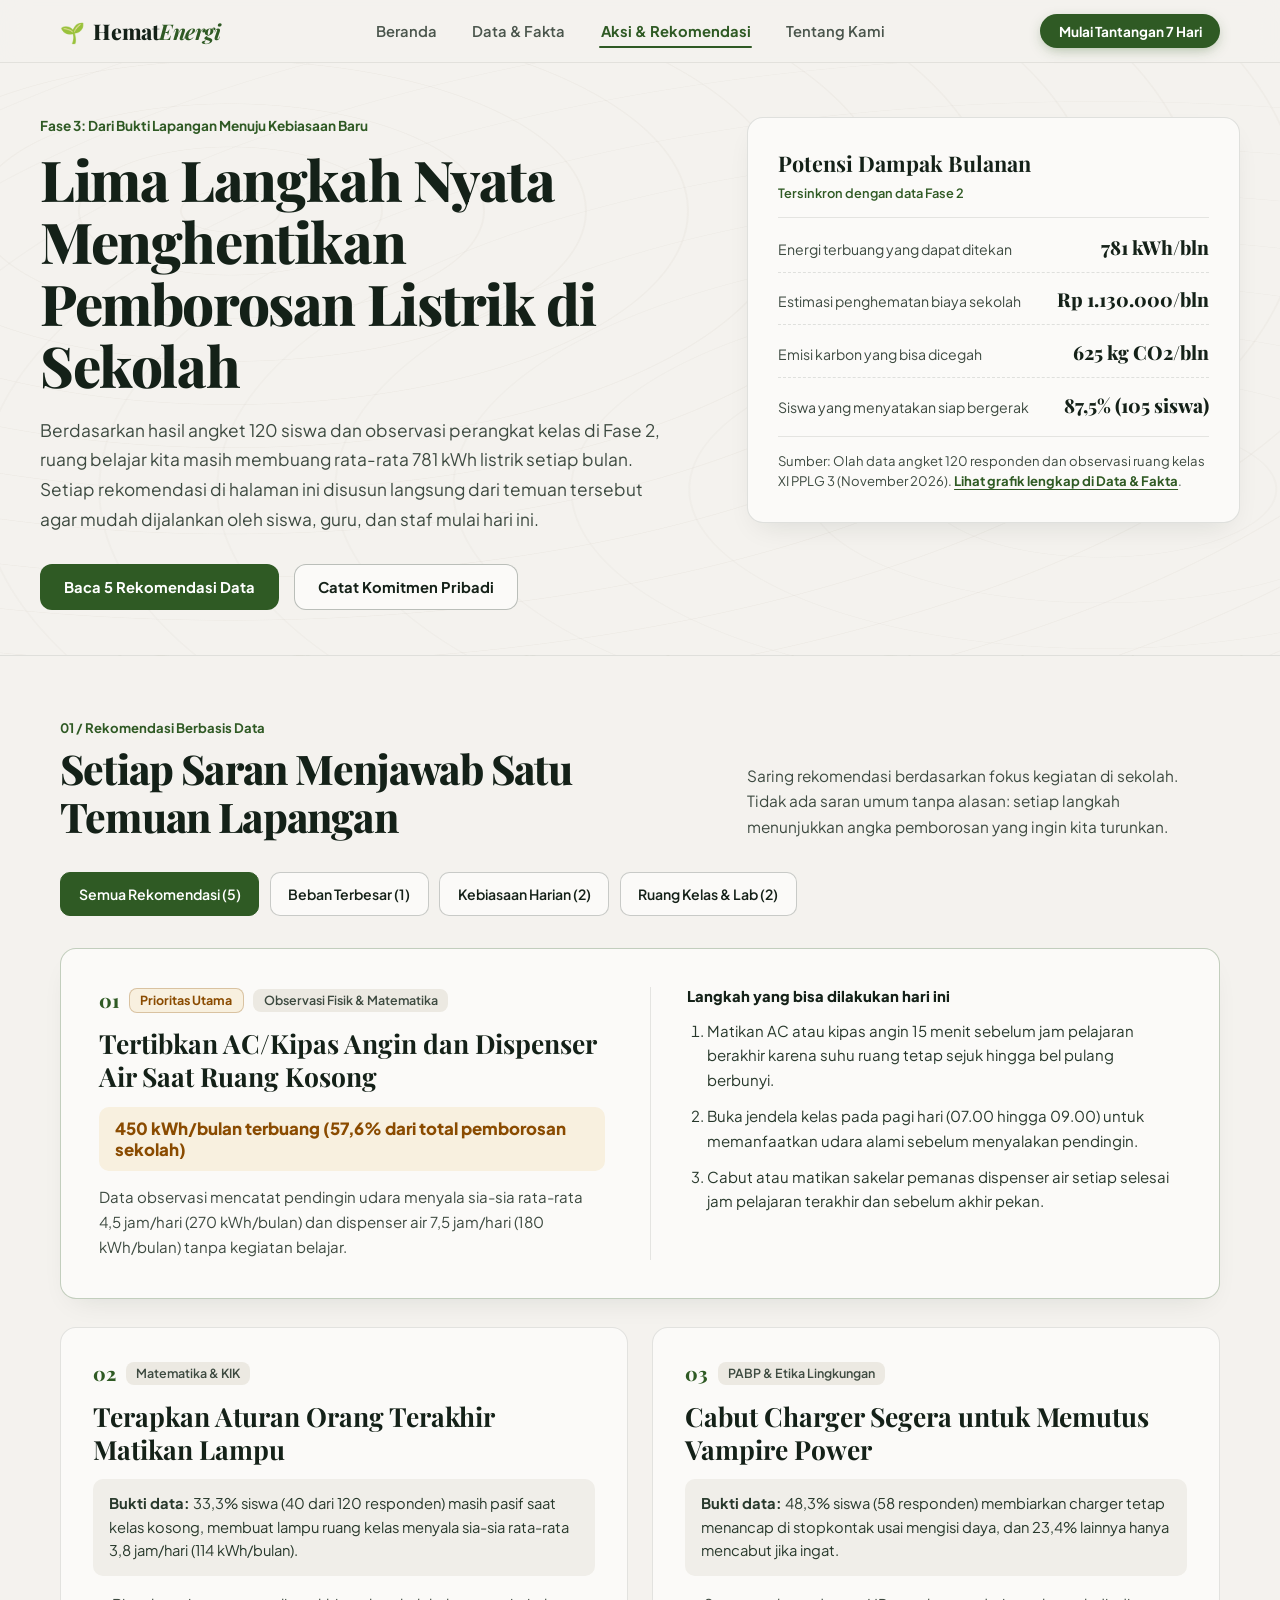
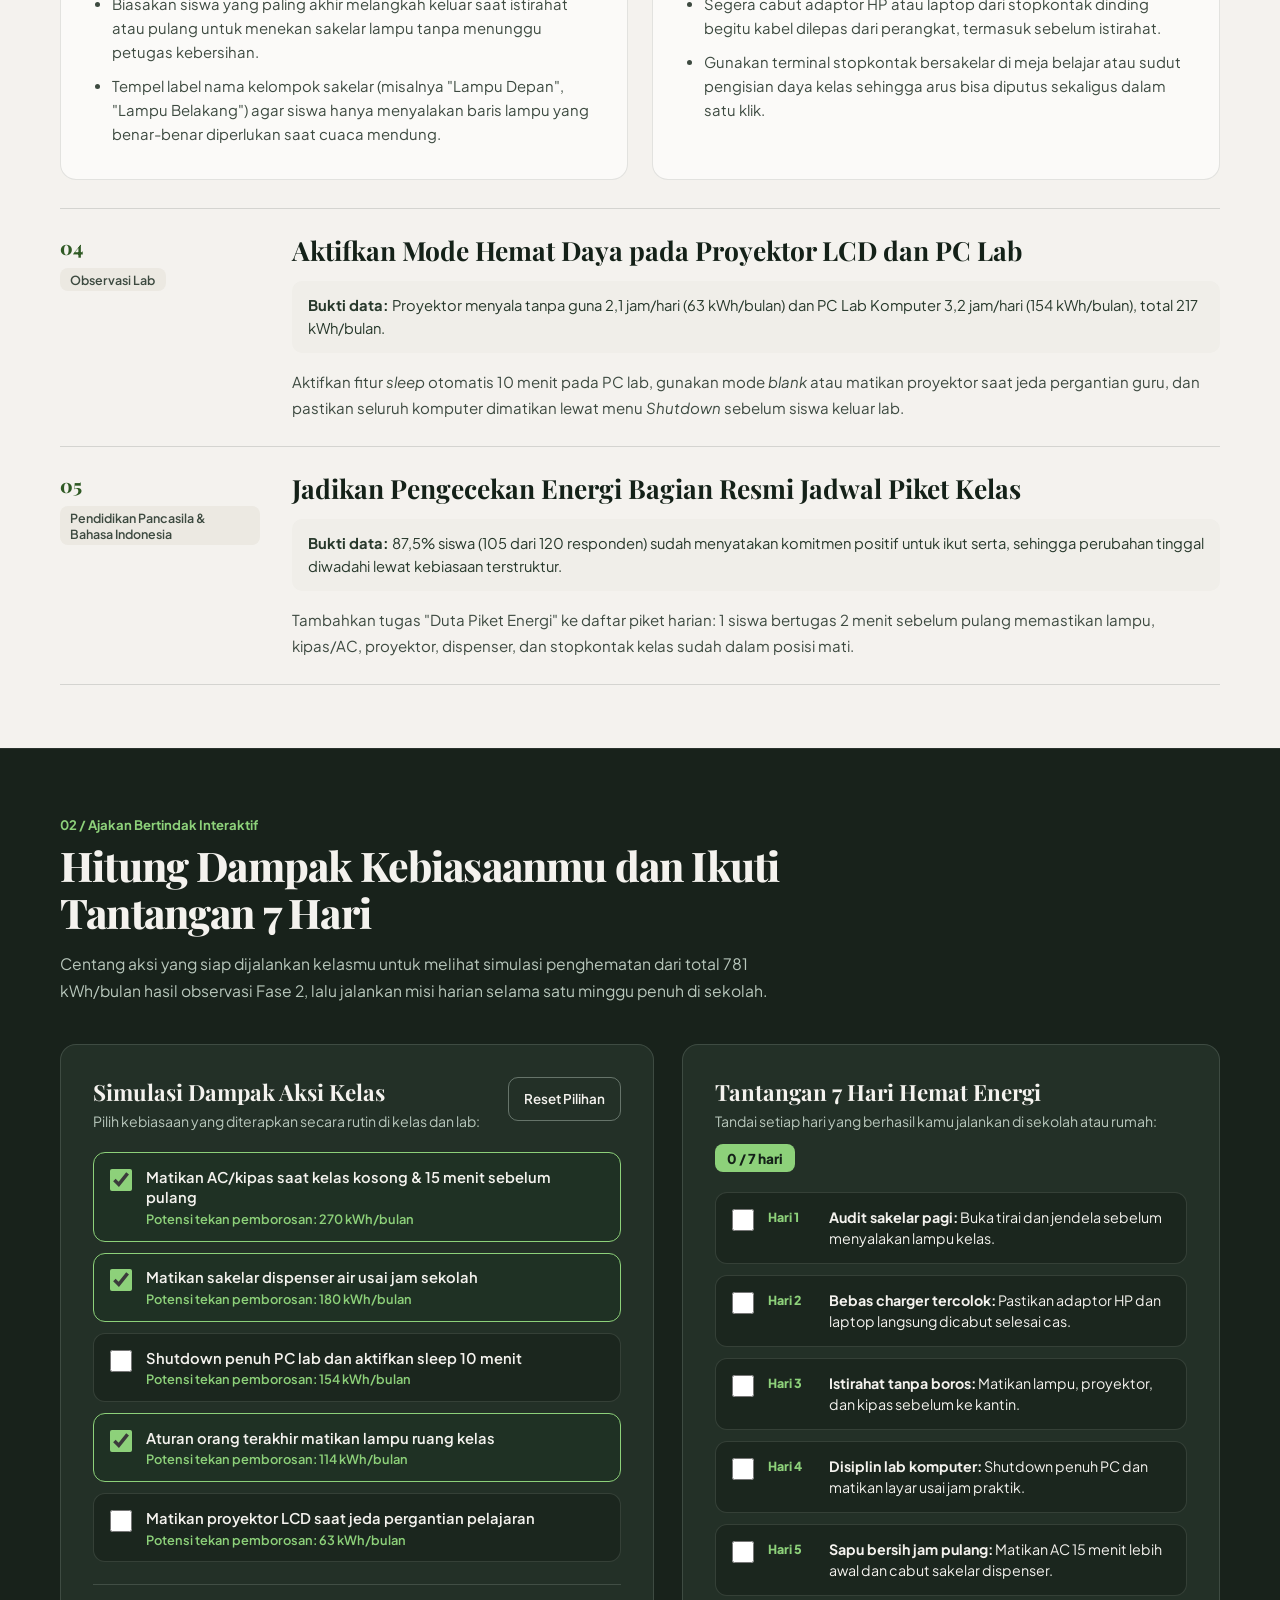
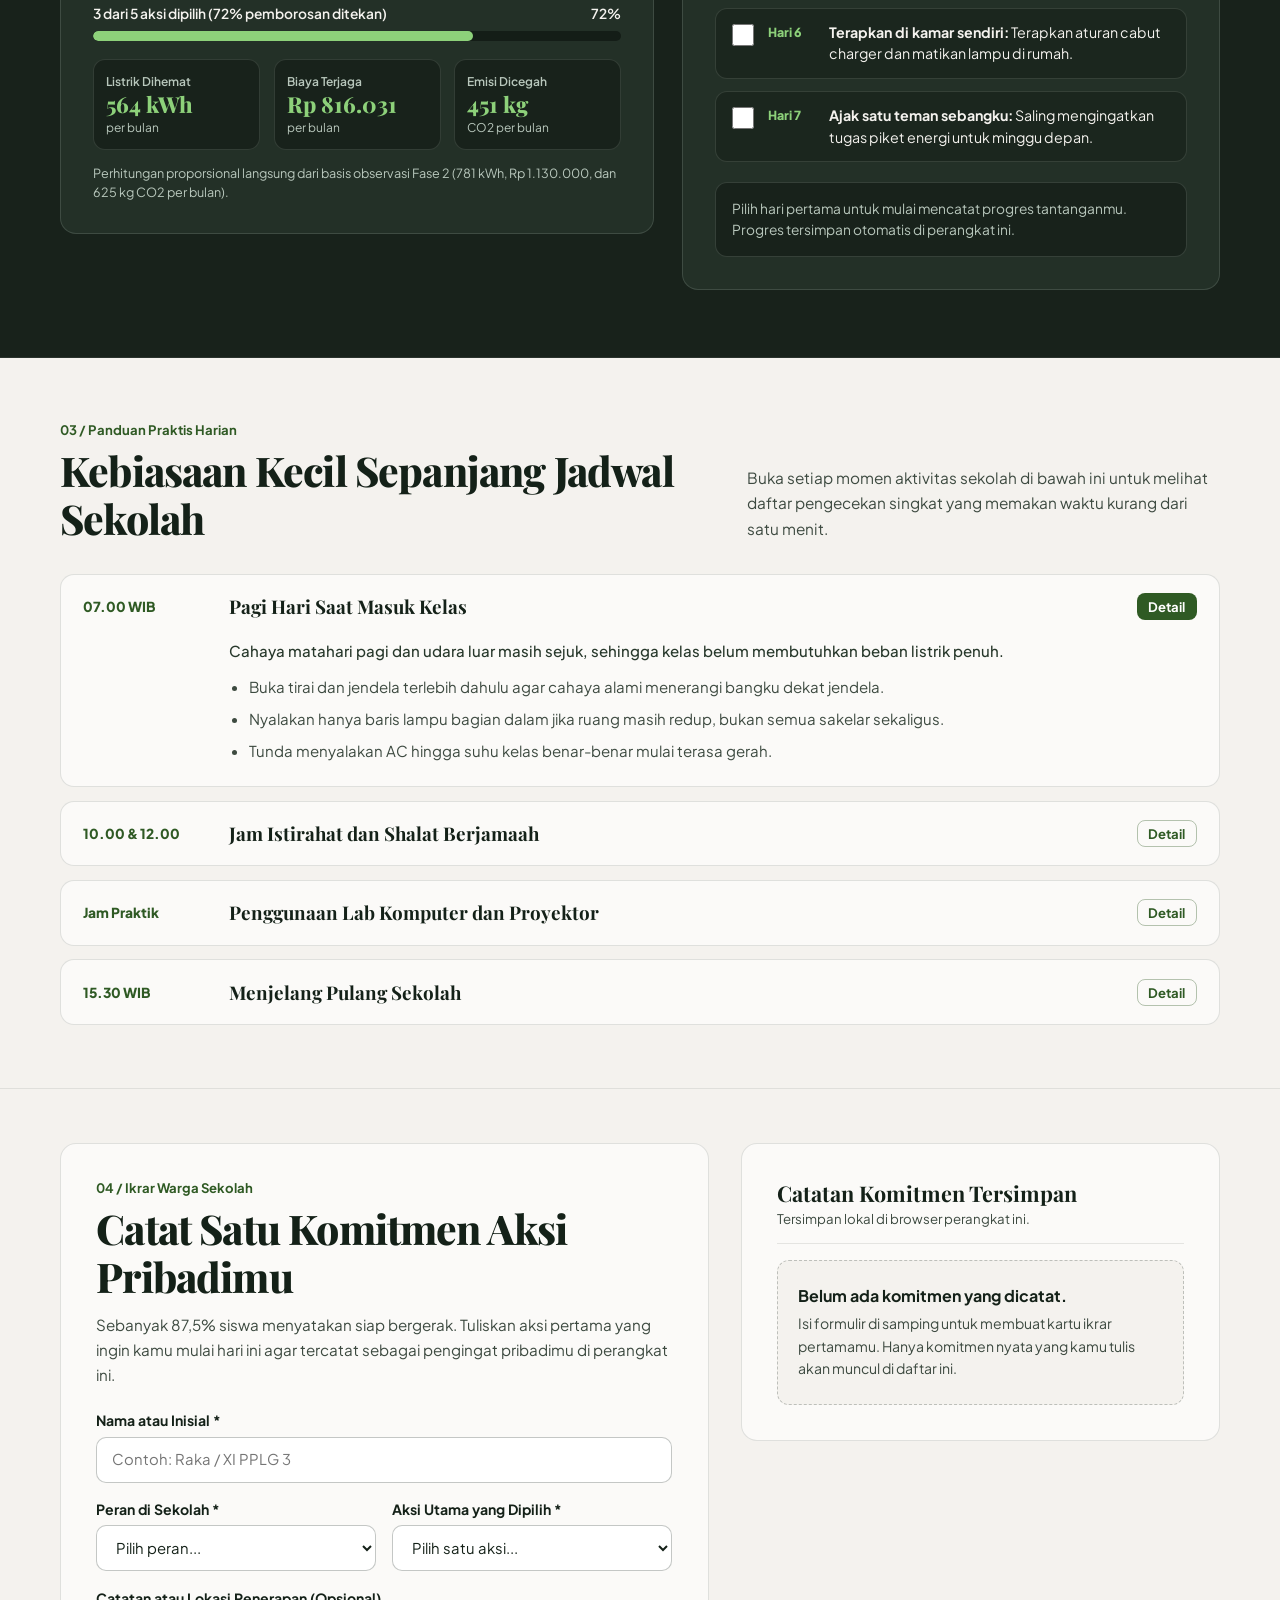
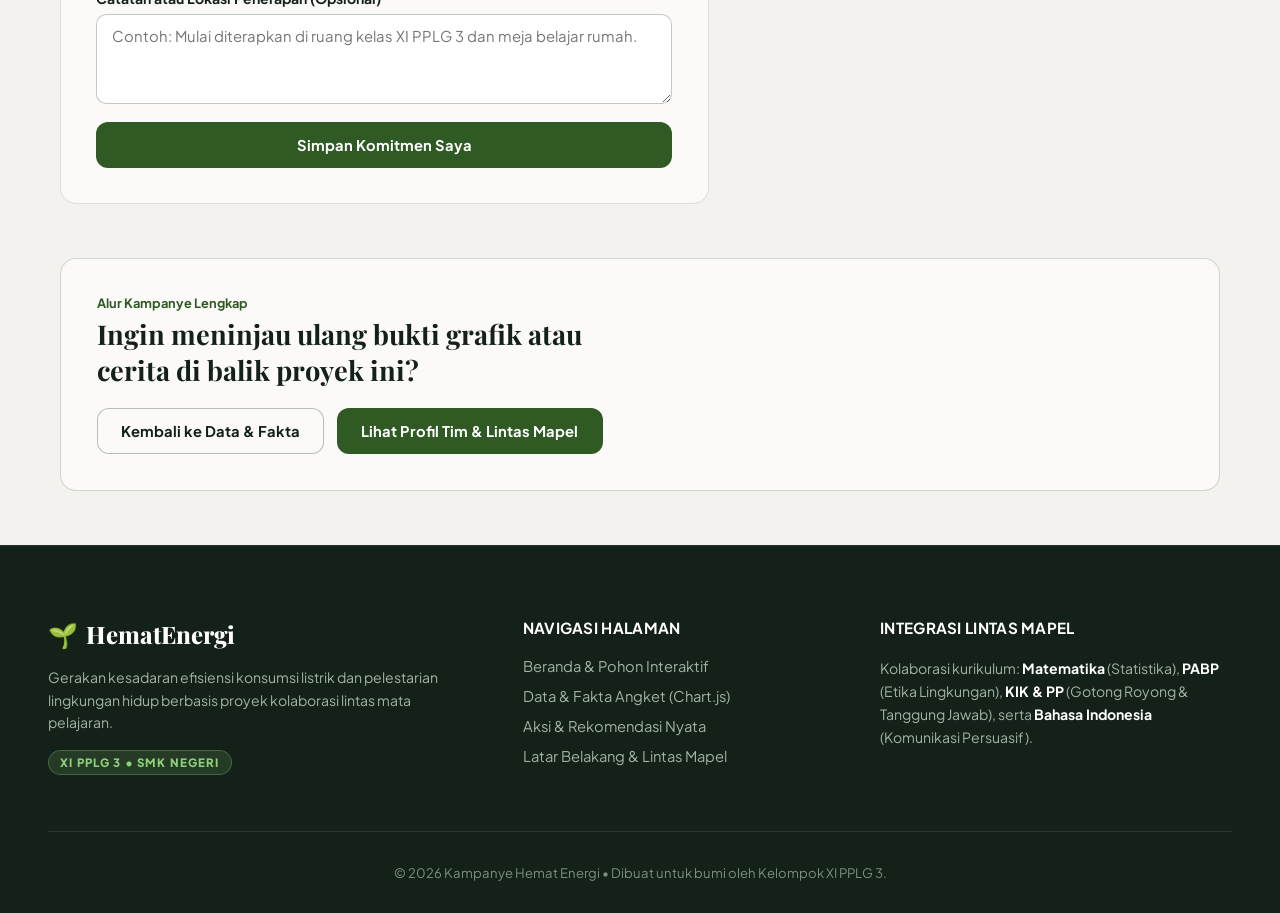
==== aksi.html @ 9009540f "feat(fase-3): Tambahkan halaman aksi.html, interaksi rekomendasi, dan alur kampanye" ====
<!DOCTYPE html>
<html lang="id">

<head>
  <meta charset="UTF-8">
  <meta name="viewport" content="width=device-width, initial-scale=1.0">
  <title>Aksi &amp; Rekomendasi | Kampanye Hemat Energi</title>

  <link rel="preconnect" href="https://fonts.googleapis.com">
  <link rel="preconnect" href="https://fonts.gstatic.com" crossorigin>
  <link
    href="https://fonts.googleapis.com/css2?family=Playfair+Display:ital,wght@0,600;0,700;0,800;1,600&family=Plus+Jakarta+Sans:wght@400;500;600;700;800&display=swap"
    rel="stylesheet">

  <link rel="stylesheet" href="style.css">
</head>

<body class="aksi-page">
  <a href="#kontenUtama" class="skip-link">Langsung ke konten utama</a>

  <!-- Navbar Bersama -->
  <header class="site-header" id="siteHeader">
    <div class="header-container">
      <a href="index.html" class="nav-brand">
        <span class="brand-icon" aria-hidden="true">🌱</span>
        <span class="brand-text">Hemat<span class="brand-highlight">Energi</span></span>
      </a>

      <nav class="nav-menu" id="navMenu" aria-label="Navigasi utama">
        <a href="index.html" class="nav-link">Beranda</a>
        <a href="data.html" class="nav-link">Data &amp; Fakta</a>
        <a href="aksi.html" class="nav-link active" aria-current="page">Aksi &amp; Rekomendasi</a>
        <a href="tentang.html" class="nav-link">Tentang Kami</a>
      </nav>

      <div class="header-actions">
        <a href="#tantangan" class="nav-cta-btn">Mulai Tantangan 7 Hari</a>
        <button type="button" class="mobile-toggle" id="mobileToggle" aria-label="Buka menu navigasi"
          aria-expanded="false" aria-controls="navMenu">
          <span class="mobile-toggle-bars" aria-hidden="true">
            <span></span>
            <span></span>
            <span></span>
          </span>
          <span class="mobile-toggle-label">Menu</span>
        </button>
      </div>
    </div>
  </header>

  <main id="kontenUtama">

    <!-- Section 1: Editorial Split Hero -->
    <section class="aksi-hero" aria-labelledby="aksiHeroHeading">
      <div class="aksi-hero-grid">
        <div class="aksi-hero-lead">
          <p class="aksi-kicker">Fase 3: Dari Bukti Lapangan Menuju Kebiasaan Baru</p>
          <h1 id="aksiHeroHeading" class="aksi-title">
            Lima Langkah Nyata Menghentikan Pemborosan Listrik di Sekolah
          </h1>
          <p class="aksi-desc">
            Berdasarkan hasil angket 120 siswa dan observasi perangkat kelas di Fase 2, ruang belajar kita masih
            membuang rata-rata 781 kWh listrik setiap bulan. Setiap rekomendasi di halaman ini disusun langsung dari
            temuan tersebut agar mudah dijalankan oleh siswa, guru, dan staf mulai hari ini.
          </p>

          <div class="aksi-hero-actions">
            <a href="#rekomendasi" class="aksi-btn-primary">Baca 5 Rekomendasi Data</a>
            <a href="#ikrar" class="aksi-btn-secondary">Catat Komitmen Pribadi</a>
          </div>
        </div>

        <aside class="aksi-impact-panel" aria-label="Ringkasan target penghematan sekolah">
          <div class="aksi-panel-head">
            <h2 class="aksi-panel-title">Potensi Dampak Bulanan</h2>
            <span class="aksi-data-status" id="aksiDataStatus" aria-live="polite">Memuat data survei...</span>
          </div>

          <div class="aksi-panel-loading" id="aksiDataLoading" role="status">
            Menyelaraskan angka observasi dari data survei Fase 2...
          </div>

          <div class="aksi-panel-error" id="aksiDataError" role="alert" hidden>
            <p id="aksiDataErrorText">Gagal memuat file data survei secara langsung. Menampilkan data cadangan yang
              sesuai hasil observasi Fase 2.</p>
            <button type="button" class="aksi-retry-btn" id="retryDataBtn">Coba Muat Ulang</button>
          </div>

          <dl class="aksi-metrics-list" id="aksiMetricsList">
            <div class="aksi-metric-row">
              <dt>Energi terbuang yang dapat ditekan</dt>
              <dd id="heroMetricKwh">781 kWh/bln</dd>
            </div>
            <div class="aksi-metric-row">
              <dt>Estimasi penghematan biaya sekolah</dt>
              <dd id="heroMetricRupiah">Rp 1.130.000/bln</dd>
            </div>
            <div class="aksi-metric-row">
              <dt>Emisi karbon yang bisa dicegah</dt>
              <dd id="heroMetricCo2">625 kg CO2/bln</dd>
            </div>
            <div class="aksi-metric-row">
              <dt>Siswa yang menyatakan siap bergerak</dt>
              <dd id="heroMetricKomitmen">87,5% (105 siswa)</dd>
            </div>
          </dl>

          <p class="aksi-panel-source">
            Sumber: Olah data angket 120 responden dan observasi ruang kelas XI PPLG 3 (November 2026).
            <a href="data.html">Lihat grafik lengkap di Data &amp; Fakta</a>.
          </p>
        </aside>
      </div>
    </section>

    <!-- Section 2: 5 Rekomendasi Konkret Berbasis Data -->
    <section class="rekomendasi-section" id="rekomendasi" aria-labelledby="rekomendasiHeading">
      <div class="aksi-container">
        <div class="section-intro-split">
          <div>
            <p class="section-index">01 / Rekomendasi Berbasis Data</p>
            <h2 id="rekomendasiHeading" class="section-heading">
              Setiap Saran Menjawab Satu Temuan Lapangan
            </h2>
          </div>
          <p class="section-summary">
            Saring rekomendasi berdasarkan fokus kegiatan di sekolah. Tidak ada saran umum tanpa alasan: setiap langkah
            menunjukkan angka pemborosan yang ingin kita turunkan.
          </p>
        </div>

        <div class="filter-bar" role="group" aria-label="Filter kategori rekomendasi">
          <button type="button" class="filter-btn is-active" data-filter="semua" aria-pressed="true">
            Semua Rekomendasi (5)
          </button>
          <button type="button" class="filter-btn" data-filter="prioritas" aria-pressed="false">
            Beban Terbesar (1)
          </button>
          <button type="button" class="filter-btn" data-filter="perilaku" aria-pressed="false">
            Kebiasaan Harian (2)
          </button>
          <button type="button" class="filter-btn" data-filter="kelas-lab" aria-pressed="false">
            Ruang Kelas &amp; Lab (2)
          </button>
        </div>

        <div class="rekomendasi-empty" id="rekomendasiEmpty" hidden>
          <p>Tidak ada rekomendasi yang cocok dengan filter ini.</p>
          <button type="button" class="aksi-btn-secondary" id="resetFilterBtn">Tampilkan Semua Rekomendasi</button>
        </div>

        <div class="rekomendasi-layout" id="rekomendasiList">

          <!-- Rekomendasi 01: Featured Full-Width Split -->
          <article class="rec-featured" data-category="prioritas">
            <div class="rec-featured-evidence">
              <div class="rec-meta-row">
                <span class="rec-number">01</span>
                <span class="rec-priority-tag">Prioritas Utama</span>
                <span class="rec-mapel-tag">Observasi Fisik &amp; Matematika</span>
              </div>
              <h3 class="rec-title">Tertibkan AC/Kipas Angin dan Dispenser Air Saat Ruang Kosong</h3>
              <p class="rec-evidence-stat" id="recStat1">
                450 kWh/bulan terbuang (57,6% dari total pemborosan sekolah)
              </p>
              <p class="rec-evidence-detail" id="recDetail1">
                Data observasi mencatat pendingin udara menyala sia-sia rata-rata 4,5 jam/hari (270 kWh/bulan) dan
                dispenser air 7,5 jam/hari (180 kWh/bulan) tanpa kegiatan belajar.
              </p>
            </div>

            <div class="rec-featured-steps">
              <h4 class="rec-steps-heading">Langkah yang bisa dilakukan hari ini</h4>
              <ol class="rec-steps-list">
                <li>Matikan AC atau kipas angin 15 menit sebelum jam pelajaran berakhir karena suhu ruang tetap sejuk
                  hingga bel pulang berbunyi.</li>
                <li>Buka jendela kelas pada pagi hari (07.00 hingga 09.00) untuk memanfaatkan udara alami sebelum
                  menyalakan pendingin.</li>
                <li>Cabut atau matikan sakelar pemanas dispenser air setiap selesai jam pelajaran terakhir dan sebelum
                  akhir pekan.</li>
              </ol>
            </div>
          </article>

          <!-- Pair Row: Rekomendasi 02 & 03 (Perilaku Individu) -->
          <div class="rec-pair-grid">
            <article class="rec-editorial" data-category="perilaku">
              <div class="rec-meta-row">
                <span class="rec-number">02</span>
                <span class="rec-mapel-tag">Matematika &amp; KIK</span>
              </div>
              <h3 class="rec-title">Terapkan Aturan Orang Terakhir Matikan Lampu</h3>
              <p class="rec-evidence-inline" id="recDetail2">
                <strong>Bukti data:</strong> 33,3% siswa (40 dari 120 responden) masih pasif saat kelas kosong,
                membuat lampu ruang kelas menyala sia-sia rata-rata 3,8 jam/hari (114 kWh/bulan).
              </p>
              <ul class="rec-bullet-list">
                <li>Biasakan siswa yang paling akhir melangkah keluar saat istirahat atau pulang untuk menekan sakelar
                  lampu tanpa menunggu petugas kebersihan.</li>
                <li>Tempel label nama kelompok sakelar (misalnya "Lampu Depan", "Lampu Belakang") agar siswa hanya
                  menyalakan baris lampu yang benar-benar diperlukan saat cuaca mendung.</li>
              </ul>
            </article>

            <article class="rec-editorial" data-category="perilaku">
              <div class="rec-meta-row">
                <span class="rec-number">03</span>
                <span class="rec-mapel-tag">PABP &amp; Etika Lingkungan</span>
              </div>
              <h3 class="rec-title">Cabut Charger Segera untuk Memutus Vampire Power</h3>
              <p class="rec-evidence-inline" id="recDetail3">
                <strong>Bukti data:</strong> 48,3% siswa (58 responden) membiarkan charger tetap menancap di stopkontak
                usai mengisi daya, dan 23,4% lainnya hanya mencabut jika ingat.
              </p>
              <ul class="rec-bullet-list">
                <li>Segera cabut adaptor HP atau laptop dari stopkontak dinding begitu kabel dilepas dari perangkat,
                  termasuk sebelum istirahat.</li>
                <li>Gunakan terminal stopkontak bersakelar di meja belajar atau sudut pengisian daya kelas sehingga arus
                  bisa diputus sekaligus dalam satu klik.</li>
              </ul>
            </article>
          </div>

          <!-- Compact Ledger Rows: Rekomendasi 04 & 05 (Ruang Lab & Sistem Kelas) -->
          <div class="rec-ledger-stack">
            <article class="rec-ledger-row" data-category="kelas-lab">
              <div class="rec-ledger-id">
                <span class="rec-number">04</span>
                <span class="rec-mapel-tag">Observasi Lab</span>
              </div>
              <div class="rec-ledger-body">
                <h3 class="rec-title">Aktifkan Mode Hemat Daya pada Proyektor LCD dan PC Lab</h3>
                <p class="rec-evidence-inline" id="recDetail4">
                  <strong>Bukti data:</strong> Proyektor menyala tanpa guna 2,1 jam/hari (63 kWh/bulan) dan PC Lab
                  Komputer 3,2 jam/hari (154 kWh/bulan), total 217 kWh/bulan.
                </p>
                <p class="rec-action-prose">
                  Aktifkan fitur <em>sleep</em> otomatis 10 menit pada PC lab, gunakan mode <em>blank</em> atau matikan
                  proyektor saat jeda pergantian guru, dan pastikan seluruh komputer dimatikan lewat menu
                  <em>Shutdown</em> sebelum siswa keluar lab.
                </p>
              </div>
            </article>

            <article class="rec-ledger-row" data-category="kelas-lab">
              <div class="rec-ledger-id">
                <span class="rec-number">05</span>
                <span class="rec-mapel-tag">Pendidikan Pancasila &amp; Bahasa Indonesia</span>
              </div>
              <div class="rec-ledger-body">
                <h3 class="rec-title">Jadikan Pengecekan Energi Bagian Resmi Jadwal Piket Kelas</h3>
                <p class="rec-evidence-inline" id="recDetail5">
                  <strong>Bukti data:</strong> 87,5% siswa (105 dari 120 responden) sudah menyatakan komitmen positif
                  untuk ikut serta, sehingga perubahan tinggal diwadahi lewat kebiasaan terstruktur.
                </p>
                <p class="rec-action-prose">
                  Tambahkan tugas "Duta Piket Energi" ke daftar piket harian: 1 siswa bertugas 2 menit sebelum pulang
                  memastikan lampu, kipas/AC, proyektor, dispenser, dan stopkontak kelas sudah dalam posisi mati.
                </p>
              </div>
            </article>
          </div>

        </div>
      </div>
    </section>

    <!-- Section 3: Interactive Impact Simulator & 7-Day Challenge (Dark Forest Band) -->
    <section class="challenge-band" id="tantangan" aria-labelledby="tantanganHeading">
      <div class="aksi-container">
        <div class="challenge-header">
          <p class="section-index section-index--light">02 / Ajakan Bertindak Interaktif</p>
          <h2 id="tantanganHeading" class="section-heading section-heading--light">
            Hitung Dampak Kebiasaanmu dan Ikuti Tantangan 7 Hari
          </h2>
          <p class="challenge-intro">
            Centang aksi yang siap dijalankan kelasmu untuk melihat simulasi penghematan dari total 781 kWh/bulan hasil
            observasi Fase 2, lalu jalankan misi harian selama satu minggu penuh di sekolah.
          </p>
        </div>

        <div class="challenge-grid">

          <!-- Left: Interactive Impact Calculator from Real data.json Figures -->
          <div class="simulator-panel">
            <div class="panel-top-row">
              <div>
                <h3 class="dark-panel-title">Simulasi Dampak Aksi Kelas</h3>
                <p class="dark-panel-sub">Pilih kebiasaan yang diterapkan secara rutin di kelas dan lab:</p>
              </div>
              <button type="button" class="dark-ghost-btn" id="resetSimBtn">Reset Pilihan</button>
            </div>

            <div class="sim-checklist" id="simChecklist">
              <label class="sim-item" for="simAc">
                <input type="checkbox" id="simAc" data-kwh="270" checked>
                <span class="sim-item-content">
                  <span class="sim-item-title">Matikan AC/kipas saat kelas kosong &amp; 15 menit sebelum pulang</span>
                  <span class="sim-item-meta">Potensi tekan pemborosan: 270 kWh/bulan</span>
                </span>
              </label>

              <label class="sim-item" for="simDispenser">
                <input type="checkbox" id="simDispenser" data-kwh="180" checked>
                <span class="sim-item-content">
                  <span class="sim-item-title">Matikan sakelar dispenser air usai jam sekolah</span>
                  <span class="sim-item-meta">Potensi tekan pemborosan: 180 kWh/bulan</span>
                </span>
              </label>

              <label class="sim-item" for="simPc">
                <input type="checkbox" id="simPc" data-kwh="154">
                <span class="sim-item-content">
                  <span class="sim-item-title">Shutdown penuh PC lab dan aktifkan sleep 10 menit</span>
                  <span class="sim-item-meta">Potensi tekan pemborosan: 154 kWh/bulan</span>
                </span>
              </label>

              <label class="sim-item" for="simLampu">
                <input type="checkbox" id="simLampu" data-kwh="114" checked>
                <span class="sim-item-content">
                  <span class="sim-item-title">Aturan orang terakhir matikan lampu ruang kelas</span>
                  <span class="sim-item-meta">Potensi tekan pemborosan: 114 kWh/bulan</span>
                </span>
              </label>

              <label class="sim-item" for="simProyektor">
                <input type="checkbox" id="simProyektor" data-kwh="63">
                <span class="sim-item-content">
                  <span class="sim-item-title">Matikan proyektor LCD saat jeda pergantian pelajaran</span>
                  <span class="sim-item-meta">Potensi tekan pemborosan: 63 kWh/bulan</span>
                </span>
              </label>
            </div>

            <div class="sim-result-box" aria-live="polite">
              <div class="sim-progress-header">
                <span id="simProgressLabel">3 dari 5 aksi dipilih (72% pemborosan ditekan)</span>
                <span id="simProgressPct">72%</span>
              </div>
              <div class="sim-progress-track" aria-hidden="true">
                <div class="sim-progress-fill" id="simProgressFill" style="width: 72%;"></div>
              </div>

              <div class="sim-numbers-grid">
                <div class="sim-num-cell">
                  <span class="sim-num-label">Listrik Dihemat</span>
                  <strong class="sim-num-value" id="simKwhValue">564 kWh</strong>
                  <span class="sim-num-unit">per bulan</span>
                </div>
                <div class="sim-num-cell">
                  <span class="sim-num-label">Biaya Terjaga</span>
                  <strong class="sim-num-value" id="simRupiahValue">Rp 816.000</strong>
                  <span class="sim-num-unit">per bulan</span>
                </div>
                <div class="sim-num-cell">
                  <span class="sim-num-label">Emisi Dicegah</span>
                  <strong class="sim-num-value" id="simCo2Value">451 kg</strong>
                  <span class="sim-num-unit">CO2 per bulan</span>
                </div>
              </div>
              <p class="sim-footnote">
                Perhitungan proporsional langsung dari basis observasi Fase 2 (781 kWh, Rp 1.130.000, dan 625 kg CO2 per
                bulan).
              </p>
            </div>
          </div>

          <!-- Right: 7-Day School Energy Challenge Tracker -->
          <div class="seven-day-panel">
            <div class="panel-top-row">
              <div>
                <h3 class="dark-panel-title">Tantangan 7 Hari Hemat Energi</h3>
                <p class="dark-panel-sub">Tandai setiap hari yang berhasil kamu jalankan di sekolah atau rumah:</p>
              </div>
              <span class="challenge-counter" id="challengeCounter">0 / 7 hari</span>
            </div>

            <div class="day-list" id="sevenDayList">
              <label class="day-item" for="day1">
                <input type="checkbox" id="day1" data-day="1">
                <span class="day-badge">Hari 1</span>
                <span class="day-text">
                  <strong>Audit sakelar pagi:</strong> Buka tirai dan jendela sebelum menyalakan lampu kelas.
                </span>
              </label>

              <label class="day-item" for="day2">
                <input type="checkbox" id="day2" data-day="2">
                <span class="day-badge">Hari 2</span>
                <span class="day-text">
                  <strong>Bebas charger tercolok:</strong> Pastikan adaptor HP dan laptop langsung dicabut selesai cas.
                </span>
              </label>

              <label class="day-item" for="day3">
                <input type="checkbox" id="day3" data-day="3">
                <span class="day-badge">Hari 3</span>
                <span class="day-text">
                  <strong>Istirahat tanpa boros:</strong> Matikan lampu, proyektor, dan kipas sebelum ke kantin.
                </span>
              </label>

              <label class="day-item" for="day4">
                <input type="checkbox" id="day4" data-day="4">
                <span class="day-badge">Hari 4</span>
                <span class="day-text">
                  <strong>Disiplin lab komputer:</strong> Shutdown penuh PC dan matikan layar usai jam praktik.
                </span>
              </label>

              <label class="day-item" for="day5">
                <input type="checkbox" id="day5" data-day="5">
                <span class="day-badge">Hari 5</span>
                <span class="day-text">
                  <strong>Sapu bersih jam pulang:</strong> Matikan AC 15 menit lebih awal dan cabut sakelar dispenser.
                </span>
              </label>

              <label class="day-item" for="day6">
                <input type="checkbox" id="day6" data-day="6">
                <span class="day-badge">Hari 6</span>
                <span class="day-text">
                  <strong>Terapkan di kamar sendiri:</strong> Terapkan aturan cabut charger dan matikan lampu di rumah.
                </span>
              </label>

              <label class="day-item" for="day7">
                <input type="checkbox" id="day7" data-day="7">
                <span class="day-badge">Hari 7</span>
                <span class="day-text">
                  <strong>Ajak satu teman sebangku:</strong> Saling mengingatkan tugas piket energi untuk minggu depan.
                </span>
              </label>
            </div>

            <div class="challenge-status-bar" id="challengeStatusBar" aria-live="polite">
              <p id="challengeStatusText">Pilih hari pertama untuk mulai mencatat progres tantanganmu. Progres tersimpan
                otomatis di perangkat ini.</p>
              <button type="button" class="dark-ghost-btn" id="resetChallengeBtn" hidden>Ulangi Tantangan</button>
            </div>
          </div>

        </div>
      </div>
    </section>

    <!-- Section 4: Tips Praktis Harian Mengikuti Jam Sekolah (Accordion / Agenda) -->
    <section class="tips-section" id="tips-harian" aria-labelledby="tipsHeading">
      <div class="aksi-container">
        <div class="section-intro-split">
          <div>
            <p class="section-index">03 / Panduan Praktis Harian</p>
            <h2 id="tipsHeading" class="section-heading">
              Kebiasaan Kecil Sepanjang Jadwal Sekolah
            </h2>
          </div>
          <p class="section-summary">
            Buka setiap momen aktivitas sekolah di bawah ini untuk melihat daftar pengecekan singkat yang memakan waktu
            kurang dari satu menit.
          </p>
        </div>

        <div class="agenda-list">
          <details class="agenda-item" open>
            <summary class="agenda-summary">
              <span class="agenda-time">07.00 WIB</span>
              <span class="agenda-title">Pagi Hari Saat Masuk Kelas</span>
              <span class="agenda-toggle-hint" aria-hidden="true">Detail</span>
            </summary>
            <div class="agenda-body">
              <p>Cahaya matahari pagi dan udara luar masih sejuk, sehingga kelas belum membutuhkan beban listrik penuh.</p>
              <ul>
                <li>Buka tirai dan jendela terlebih dahulu agar cahaya alami menerangi bangku dekat jendela.</li>
                <li>Nyalakan hanya baris lampu bagian dalam jika ruang masih redup, bukan semua sakelar sekaligus.</li>
                <li>Tunda menyalakan AC hingga suhu kelas benar-benar mulai terasa gerah.</li>
              </ul>
            </div>
          </details>

          <details class="agenda-item">
            <summary class="agenda-summary">
              <span class="agenda-time">10.00 &amp; 12.00</span>
              <span class="agenda-title">Jam Istirahat dan Shalat Berjamaah</span>
              <span class="agenda-toggle-hint" aria-hidden="true">Detail</span>
            </summary>
            <div class="agenda-body">
              <p>Jam istirahat adalah penyumbang utama ruang kosong dengan perangkat tetap menyala tanpa pengawasan.</p>
              <ul>
                <li>Siswa terakhir yang keluar kelas mematikan lampu, kipas angin, dan mode tampilan proyektor.</li>
                <li>Lepas adaptor HP atau laptop yang sudah terisi penuh agar tidak menarik daya diam-diam.</li>
                <li>Tutup pintu kelas rapat bila AC harus tetap menyala singkat, atau matikan bila istirahat lebih dari
                  20 menit.</li>
              </ul>
            </div>
          </details>

          <details class="agenda-item">
            <summary class="agenda-summary">
              <span class="agenda-time">Jam Praktik</span>
              <span class="agenda-title">Penggunaan Lab Komputer dan Proyektor</span>
              <span class="agenda-toggle-hint" aria-hidden="true">Detail</span>
            </summary>
            <div class="agenda-body">
              <p>PC lab dan proyektor menyumbang 217 kWh pemborosan per bulan saat dibiarkan menyala di luar sesi
                praktik.</p>
              <ul>
                <li>Pastikan pengaturan daya PC mengaktifkan layar mati otomatis dalam 5 hingga 10 menit tanpa aktivitas.
                </li>
                <li>Jangan meninggalkan PC dalam kondisi layar kunci saat kelas praktik berganti ke jam teori.</li>
                <li>Matikan proyektor lewat tombol <em>power</em> dua kali sesuai prosedur pendinginan lampu sebelum
                  memutus arus.</li>
              </ul>
            </div>
          </details>

          <details class="agenda-item">
            <summary class="agenda-summary">
              <span class="agenda-time">15.30 WIB</span>
              <span class="agenda-title">Menjelang Pulang Sekolah</span>
              <span class="agenda-toggle-hint" aria-hidden="true">Detail</span>
            </summary>
            <div class="agenda-body">
              <p>Pengecekan dua menit sebelum pintu dikunci mencegah perangkat menyala semalaman hingga pagi berikutnya.
              </p>
              <ul>
                <li>Duta Piket Energi memeriksa empat titik: sakelar lampu, remote/sakelar AC &amp; kipas, sakelar
                  dispenser air, dan stopkontak dinding.</li>
                <li>Pastikan dispenser tidak dalam kondisi memanaskan air saat sekolah tutup atau menjelang hari libur.
                </li>
                <li>Tutup kembali jendela dengan rapi agar esok hari ruang tetap bersih dan nyaman.</li>
              </ul>
            </div>
          </details>
        </div>
      </div>
    </section>

    <!-- Section 5: Form Ikrar Komitmen Pribadi -->
    <section class="pledge-section" id="ikrar" aria-labelledby="ikrarHeading">
      <div class="aksi-container">
        <div class="pledge-grid">
          <div class="pledge-form-card">
            <p class="section-index">04 / Ikrar Warga Sekolah</p>
            <h2 id="ikrarHeading" class="section-heading">Catat Satu Komitmen Aksi Pribadimu</h2>
            <p class="pledge-lead">
              Sebanyak 87,5% siswa menyatakan siap bergerak. Tuliskan aksi pertama yang ingin kamu mulai hari ini agar
              tercatat sebagai pengingat pribadimu di perangkat ini.
            </p>

            <form id="pledgeForm" novalidate>
              <div class="form-field">
                <label for="pledgeName">Nama atau Inisial <span aria-hidden="true">*</span></label>
                <input type="text" id="pledgeName" name="pledgeName" placeholder="Contoh: Raka / XI PPLG 3"
                  autocomplete="name" required>
                <span class="field-error" id="pledgeNameError" role="alert" hidden></span>
              </div>

              <div class="form-row-two">
                <div class="form-field">
                  <label for="pledgeRole">Peran di Sekolah <span aria-hidden="true">*</span></label>
                  <select id="pledgeRole" name="pledgeRole" required>
                    <option value="">Pilih peran...</option>
                    <option value="Siswa">Siswa</option>
                    <option value="Guru">Guru</option>
                    <option value="Staf Sekolah">Staf Sekolah</option>
                  </select>
                  <span class="field-error" id="pledgeRoleError" role="alert" hidden></span>
                </div>

                <div class="form-field">
                  <label for="pledgeAction">Aksi Utama yang Dipilih <span aria-hidden="true">*</span></label>
                  <select id="pledgeAction" name="pledgeAction" required>
                    <option value="">Pilih satu aksi...</option>
                    <option value="Matikan AC/kipas & dispenser saat kelas kosong">Matikan AC/kipas &amp; dispenser saat
                      kelas kosong</option>
                    <option value="Jadi orang terakhir yang mematikan lampu kelas">Jadi orang terakhir yang mematikan
                      lampu kelas</option>
                    <option value="Langsung cabut charger usai mengisi daya">Langsung cabut charger usai mengisi daya
                    </option>
                    <option value="Shutdown penuh PC lab & matikan proyektor saat jeda">Shutdown penuh PC lab &amp;
                      matikan proyektor saat jeda</option>
                    <option value="Jalankan tugas Duta Piket Energi kelas">Jalankan tugas Duta Piket Energi kelas
                    </option>
                  </select>
                  <span class="field-error" id="pledgeActionError" role="alert" hidden></span>
                </div>
              </div>

              <div class="form-field">
                <label for="pledgeNote">Catatan atau Lokasi Penerapan (Opsional)</label>
                <textarea id="pledgeNote" name="pledgeNote" rows="3"
                  placeholder="Contoh: Mulai diterapkan di ruang kelas XI PPLG 3 dan meja belajar rumah."></textarea>
              </div>

              <div class="form-feedback" id="pledgeFormFeedback" role="status" aria-live="polite" hidden></div>

              <button type="submit" class="aksi-btn-primary pledge-submit-btn">Simpan Komitmen Saya</button>
            </form>
          </div>

          <div class="pledge-board-card" aria-labelledby="pledgeBoardTitle">
            <div class="pledge-board-head">
              <div>
                <h3 id="pledgeBoardTitle" class="pledge-board-title">Catatan Komitmen Tersimpan</h3>
                <p class="pledge-board-sub">Tersimpan lokal di browser perangkat ini.</p>
              </div>
              <button type="button" class="aksi-text-btn" id="clearPledgesBtn" hidden>Hapus Semua</button>
            </div>

            <div class="pledge-empty-state" id="pledgeEmptyState">
              <p class="pledge-empty-title">Belum ada komitmen yang dicatat.</p>
              <p class="pledge-empty-desc">
                Isi formulir di samping untuk membuat kartu ikrar pertamamu. Hanya komitmen nyata yang kamu tulis akan
                muncul di daftar ini.
              </p>
            </div>

            <ul class="pledge-list" id="pledgeList" aria-live="polite"></ul>
          </div>
        </div>
      </div>
    </section>

    <!-- Section 6: Alur Kampanye Lanjutan -->
    <section class="campaign-flow-strip" aria-label="Navigasi lanjutan alur kampanye">
      <div class="aksi-container">
        <div class="flow-strip-box">
          <div class="flow-strip-copy">
            <p class="flow-strip-label">Alur Kampanye Lengkap</p>
            <h2 class="flow-strip-title">Ingin meninjau ulang bukti grafik atau cerita di balik proyek ini?</h2>
          </div>
          <div class="flow-strip-links">
            <a href="data.html" class="aksi-btn-secondary">Kembali ke Data &amp; Fakta</a>
            <a href="tentang.html" class="aksi-btn-primary">Lihat Profil Tim &amp; Lintas Mapel</a>
          </div>
        </div>
      </div>
    </section>

  </main>

  <!-- Footer Bersama -->
  <footer class="site-footer">
    <div class="footer-container">
      <div class="footer-col-brand">
        <div class="footer-brand">
          <span class="footer-logo-icon" aria-hidden="true">🌱</span>
          <span class="footer-logo-text">HematEnergi</span>
        </div>
        <p class="footer-tagline">
          Gerakan kesadaran efisiensi konsumsi listrik dan pelestarian lingkungan hidup berbasis proyek kolaborasi
          lintas mata pelajaran.
        </p>
        <div class="footer-badge">
          <span>XI PPLG 3 • SMK Negeri</span>
        </div>
      </div>

      <div class="footer-col-links">
        <h4 class="footer-title">Navigasi Halaman</h4>
        <ul class="footer-nav-list">
          <li><a href="index.html">Beranda &amp; Pohon Interaktif</a></li>
          <li><a href="data.html">Data &amp; Fakta Angket (Chart.js)</a></li>
          <li><a href="aksi.html">Aksi &amp; Rekomendasi Nyata</a></li>
          <li><a href="tentang.html">Latar Belakang &amp; Lintas Mapel</a></li>
        </ul>
      </div>

      <div class="footer-col-mapel">
        <h4 class="footer-title">Integrasi Lintas Mapel</h4>
        <p class="footer-mapel-text">
          Kolaborasi kurikulum: <strong>Matematika</strong> (Statistika), <strong>PABP</strong> (Etika Lingkungan),
          <strong>KIK &amp; PP</strong> (Gotong Royong &amp; Tanggung Jawab), serta <strong>Bahasa Indonesia</strong>
          (Komunikasi Persuasif).
        </p>
      </div>
    </div>

    <div class="footer-bottom-bar">
      <p>&copy; 2026 Kampanye Hemat Energi • Dibuat untuk bumi oleh Kelompok XI PPLG 3.</p>
    </div>
  </footer>

  <script src="js/aksi.js" defer></script>
</body>

</html>
---- style.css ----
/* ── Reset & Base ──────────────────────────────────── */
    *,
    *::before,
    *::after {
      margin: 0;
      padding: 0;
      box-sizing: border-box;
    }

    html,
    body {
      font-family: 'Plus Jakarta Sans', 'Segoe UI', system-ui, -apple-system, sans-serif;
      background: #f4f2ee;
      overflow-y: auto;
      overflow-x: hidden;
      height: auto;
      width: 100%;
      scroll-behavior: smooth;
    }

    /* ── Fullscreen Hero ──────────────────────────────── */
    .hero {
      position: relative;
      width: 100%;
      height: 100vh;
      min-height: 100vh;
      display: flex;
      align-items: center;
      justify-content: center;
      overflow: hidden;
      background: #f4f2ee;
    }

    /* ── Topographic contour background ────────────────── */
    .hero::before {
      content: '';
      position: absolute;
      inset: 0;
      background-image:
        repeating-radial-gradient(ellipse at 40% 50%,
          transparent 0px, transparent 38px,
          rgba(180, 170, 155, 0.10) 39px, rgba(180, 170, 155, 0.10) 40px,
          transparent 41px, transparent 80px),
        repeating-radial-gradient(ellipse at 65% 45%,
          transparent 0px, transparent 55px,
          rgba(170, 162, 148, 0.08) 56px, rgba(170, 162, 148, 0.08) 57px,
          transparent 58px, transparent 110px),
        repeating-radial-gradient(ellipse at 30% 70%,
          transparent 0px, transparent 42px,
          rgba(190, 180, 165, 0.07) 43px, rgba(190, 180, 165, 0.07) 44px,
          transparent 45px, transparent 90px);
      pointer-events: none;
      z-index: 5;
    }

    /* ── Tree container – dramatic fullscreen scale ───── */
    .tree-container {
      position: relative;
      width: 90vw;
      max-width: 900px;
      height: 95vh;
      max-height: 95vh;
      z-index: 1;
      transform-origin: bottom center;
    }

    .tree-container img {
      position: absolute;
      inset: 0;
      width: 100%;
      height: 100%;
      object-fit: contain;
      user-select: none;
      -webkit-user-drag: none;
      transform-origin: bottom center;
    }

    .tree-living {
      z-index: 1;
    }

    .tree-dead {
      z-index: 2;
    }

    /* ── Canvas overlays ──────────────────────────────── */
    #inkCanvas {
      position: absolute;
      inset: 0;
      width: 100%;
      height: 100%;
      z-index: 3;
      pointer-events: none;
    }

    #leavesCanvas {
      position: absolute;
      inset: 0;
      width: 100%;
      height: 100%;
      z-index: 4;
      pointer-events: none;
    }

    /* ── Side Typography ──────────────────────────────── */
    .side-heading {
      position: absolute;
      top: 50%;
      transform: translateY(-50%);
      z-index: 10;
      pointer-events: none;
      font-size: clamp(2.5rem, 5vw, 5.5rem);
      font-weight: 800;
      color: #142118;
      line-height: 1.05;
      letter-spacing: -0.03em;
    }

    .side-heading--left {
      left: 5vw;
      text-align: left;
    }

    .side-heading--right {
      right: 5vw;
      text-align: right;
    }

    /* ── Hint label ────────────────────────────────────── */
    .cursor-hint {
      position: absolute;
      top: 3vh;
      left: 50%;
      transform: translateX(-50%);
      z-index: 10;
      font-size: 0.75rem;
      color: #8a958c;
      letter-spacing: 0.1em;
      text-transform: uppercase;
      pointer-events: none;
      opacity: 1;
      transition: opacity 1.5s ease;
    }

    .cursor-hint.hidden {
      opacity: 0;
    }

    /* ── Hero Scroll Indicator ────────────────────────── */
    .hero-scroll-indicator {
      position: absolute;
      bottom: 2.5vh;
      left: 50%;
      transform: translateX(-50%);
      z-index: 15;
      display: flex;
      flex-direction: column;
      align-items: center;
      gap: 0.4rem;
      color: #617064;
      text-decoration: none;
      font-size: 0.72rem;
      font-weight: 700;
      letter-spacing: 0.18em;
      text-transform: uppercase;
      transition: opacity 0.4s ease, transform 0.4s ease, color 0.3s ease;
      cursor: pointer;
    }

    .hero-scroll-indicator:hover {
      color: #142118;
      transform: translateX(-50%) translateY(2px);
    }

    .scroll-mouse {
      width: 18px;
      height: 28px;
      border: 2px solid #617064;
      border-radius: 10px;
      position: relative;
    }

    .scroll-wheel {
      width: 2.5px;
      height: 5px;
      background: #2f5a24;
      border-radius: 2px;
      position: absolute;
      top: 5px;
      left: 50%;
      transform: translateX(-50%);
      animation: wheelAnimation 1.6s ease-in-out infinite;
    }

    @keyframes wheelAnimation {
      0% {
        opacity: 0;
        transform: translate(-50%, 0);
      }

      35% {
        opacity: 1;
      }

      100% {
        opacity: 0;
        transform: translate(-50%, 11px);
      }
    }

    /* ═══════════════════════════════════════════════════════
       SECTION 2: LATAR BELAKANG & TUJUAN (REFERENSI REPOSITORY)
       ═══════════════════════════════════════════════════════ */
    .campaign-section {
      position: relative;
      width: 100%;
      min-height: 100vh;
      background: #f4f2ee;
      padding: clamp(4.5rem, 8.5vh, 7rem) clamp(2rem, 6vw, 6.5rem) clamp(3rem, 6vh, 5rem);
      display: flex;
      justify-content: center;
      align-items: center;
      box-sizing: border-box;
      overflow: hidden;
      border-top: 1px solid rgba(20, 33, 24, 0.08);
    }

    /* Topographic contour background for section 2 */
    .campaign-section::before {
      content: '';
      position: absolute;
      inset: 0;
      background-image:
        repeating-radial-gradient(ellipse at 25% 30%,
          transparent 0px, transparent 45px,
          rgba(180, 170, 155, 0.09) 46px, rgba(180, 170, 155, 0.09) 47px,
          transparent 48px, transparent 95px),
        repeating-radial-gradient(ellipse at 85% 60%,
          transparent 0px, transparent 55px,
          rgba(170, 162, 148, 0.07) 56px, rgba(170, 162, 148, 0.07) 57px,
          transparent 58px, transparent 115px),
        repeating-radial-gradient(ellipse at 50% 90%,
          transparent 0px, transparent 40px,
          rgba(190, 180, 165, 0.06) 41px, rgba(190, 180, 165, 0.06) 42px,
          transparent 43px, transparent 85px);
      pointer-events: none;
      z-index: 0;
    }

    .campaign-container {
      position: relative;
      z-index: 1;
      width: 100%;
      max-width: 1360px;
      margin: 0 auto;
      display: flex;
      flex-direction: column;
      gap: clamp(2rem, 4vh, 3.25rem);
    }

    /* ── Eyebrow (Teks Kecil di Kiri Atas) ───────────────── */
    .campaign-eyebrow {
      font-size: clamp(0.72rem, 1vw, 0.82rem);
      font-weight: 700;
      letter-spacing: 0.16em;
      text-transform: uppercase;
      color: #3e5042;
      display: flex;
      align-items: center;
      gap: 0.5rem;
    }

    .eyebrow-dot {
      width: 6px;
      height: 6px;
      border-radius: 50%;
      background: #5ca34e;
      display: inline-block;
    }

    /* ── High Line Reveal (Block Highlighter Wipe) Title ── */
    .campaign-title {
      font-family: 'Playfair Display', Georgia, 'Times New Roman', serif;
      font-size: clamp(2.8rem, 6vw, 5.5rem);
      font-weight: 700;
      color: #142118;
      line-height: 1.06;
      letter-spacing: -0.025em;
      display: flex;
      flex-direction: column;
      margin: 0;
    }

    .reveal-line-wrap {
      position: relative;
      display: inline-block;
      overflow: hidden;
      vertical-align: top;
      width: fit-content;
      margin-bottom: 0.06em;
    }

    .reveal-text {
      display: inline-block;
      clip-path: inset(0 100% 0 0);
      transition: clip-path 1.15s cubic-bezier(0.77, 0, 0.175, 1);
      will-change: clip-path;
    }

    .is-revealed .reveal-text-line-1 {
      clip-path: inset(0 0% 0 0);
      transition-delay: 0.12s;
    }

    .is-revealed .reveal-text-line-2 {
      clip-path: inset(0 0% 0 0);
      transition-delay: 0.35s;
    }

    .reveal-block {
      position: absolute;
      top: 0;
      bottom: 0;
      left: 0;
      right: 0;
      clip-path: inset(0 100% 0 0);
      z-index: 2;
      pointer-events: none;
      border-radius: 4px;
    }

    .reveal-block-line-1 {
      background: linear-gradient(90deg, #2f5a24 0%, #5ca34e 100%);
    }

    .reveal-block-line-2 {
      background: linear-gradient(90deg, #4a8c3f 0%, #8dd17a 100%);
    }

    .is-revealed .reveal-block-line-1 {
      animation: blockHighlighterWipe 1.1s cubic-bezier(0.77, 0, 0.175, 1) 0.08s forwards;
    }

    .is-revealed .reveal-block-line-2 {
      animation: blockHighlighterWipe 1.1s cubic-bezier(0.77, 0, 0.175, 1) 0.32s forwards;
    }

    @keyframes blockHighlighterWipe {
      0% {
        clip-path: inset(0 100% 0 0);
      }

      50% {
        clip-path: inset(0 0% 0 0);
      }

      100% {
        clip-path: inset(0 0% 0 100%);
      }
    }

    /* ── Middle Area: 2-Column Paragraph Grid ─────────── */
    .campaign-grid {
      display: grid;
      grid-template-columns: 1fr 1fr;
      column-gap: clamp(3rem, 7vw, 7.5rem);
      row-gap: 2rem;
      margin-top: clamp(0.5rem, 1.5vh, 1.5rem);
    }

    @media (max-width: 860px) {
      .campaign-grid {
        grid-template-columns: 1fr;
        column-gap: 0;
        row-gap: 2rem;
      }
    }

    .campaign-col {
      display: flex;
      flex-direction: column;
      gap: 1.1rem;
    }

    .col-title {
      font-size: 0.78rem;
      font-weight: 700;
      letter-spacing: 0.14em;
      text-transform: uppercase;
      color: #2f5a24;
      display: flex;
      align-items: center;
      gap: 0.5rem;
    }

    .campaign-desc {
      font-size: clamp(0.96rem, 1.18vw, 1.08rem);
      line-height: 1.78;
      color: #4a554c;
      margin: 0;
    }

    .campaign-desc strong {
      color: #142118;
      font-weight: 600;
    }

    .campaign-desc em {
      font-style: italic;
      color: #2f5a24;
    }

    /* ── Bottom Section Layout ────────────────────────── */
    .campaign-bottom {
      display: flex;
      flex-direction: column;
      gap: clamp(1.5rem, 3vh, 2.5rem);
      margin-top: clamp(0.5rem, 1vh, 1.25rem);
    }

    /* ── Identitas Pembuat di Kiri Bawah ──────────────── */
    .creator-metadata {
      display: flex;
      flex-direction: column;
      gap: 0.35rem;
      font-size: clamp(0.82rem, 0.95vw, 0.92rem);
      line-height: 1.55;
    }

    .meta-line {
      display: flex;
      gap: 0.5rem;
      align-items: baseline;
    }

    .meta-key {
      color: #617064;
      font-weight: 500;
      min-width: 125px;
    }

    .meta-sep {
      color: #8a958c;
    }

    .meta-value {
      color: #142118;
      font-weight: 600;
    }

    .meta-subtext {
      color: #617064;
      font-weight: 400;
      font-size: 0.9em;
    }

    /* ── Dua Balok Horizontal Bertumpuk di Kanan Bawah ── */
    .stacked-blocks-area {
      position: relative;
      width: 100%;
      height: clamp(170px, 22vh, 230px);
      margin-top: 1rem;
      pointer-events: auto;
    }

    .block-bar {
      position: absolute;
      border-radius: 12px;
      overflow: hidden;
      box-shadow: 0 16px 36px -10px rgba(20, 33, 24, 0.22);
      transition: transform 0.45s cubic-bezier(0.16, 1, 0.3, 1), box-shadow 0.45s ease;
      display: flex;
      align-items: center;
      justify-content: space-between;
      padding: 0 clamp(1.4rem, 3vw, 2.5rem);
      box-sizing: border-box;
      cursor: default;
    }

    .block-bar:hover {
      box-shadow: 0 22px 46px -10px rgba(20, 33, 24, 0.32);
    }

    /* Balok Atas (Kiri ke Tengah ~64% lebar) */
    .block-bar--upper {
      top: 0;
      left: 0;
      width: min(65%, 740px);
      height: clamp(82px, 11.5vh, 118px);
      background: linear-gradient(90deg, #2f5a24 0%, #5ca34e 100%);
      z-index: 2;
    }

    .block-bar--upper:hover {
      transform: translateY(-4px);
    }

    /* Balok Bawah (Tengah ~44% ke Kanan Penuh) */
    .block-bar--lower {
      bottom: 0;
      left: min(44%, 500px);
      right: 0;
      height: clamp(74px, 10.5vh, 108px);
      background: linear-gradient(90deg, #4a8c3f 0%, #8dd17a 100%);
      z-index: 1;
    }

    .block-bar--lower:hover {
      transform: translateY(-4px);
    }

    @media (max-width: 768px) {
      .stacked-blocks-area {
        height: auto;
        display: flex;
        flex-direction: column;
        gap: 1rem;
      }

      .block-bar--upper,
      .block-bar--lower {
        position: relative;
        width: 100%;
        left: 0;
        right: 0;
        height: auto;
        padding: 1.25rem 1.5rem;
      }
    }

    .bar-sheen {
      position: absolute;
      inset: 0;
      background: linear-gradient(135deg, rgba(255, 255, 255, 0.22) 0%, transparent 60%);
      pointer-events: none;
    }

    /* ── High Line Reveal for the Stacked Bars (Disamakan dengan Judul Atas) ── */
    .bar-text-content {
      position: relative;
      z-index: 3;
      display: flex;
      flex-direction: column;
      gap: 0.25rem;
    }

    .bar-badge {
      display: inline-block;
      width: fit-content;
      font-size: 0.68rem;
      font-weight: 800;
      letter-spacing: 0.16em;
      text-transform: uppercase;
      padding: 0.2rem 0.55rem;
      border-radius: 4px;
      background: rgba(255, 255, 255, 0.2);
      color: #ffffff;
      opacity: 0;
      transform: translateY(8px);
      transition: opacity 0.8s ease, transform 0.8s ease;
    }

    .bar-badge--dark {
      background: rgba(16, 36, 20, 0.15);
      color: #102414;
    }

    .is-revealed .bar-badge {
      opacity: 1;
      transform: translateY(0);
    }

    .is-revealed .bar-badge-1 {
      transition-delay: 0.72s;
    }

    .is-revealed .bar-badge-2 {
      transition-delay: 0.95s;
    }

    .bar-reveal-wrapper {
      position: relative;
      display: inline-block;
      overflow: hidden;
      vertical-align: top;
      width: fit-content;
    }

    .bar-reveal-text {
      display: inline-block;
      clip-path: inset(0 100% 0 0);
      transition: clip-path 1.15s cubic-bezier(0.77, 0, 0.175, 1);
      will-change: clip-path;
      margin: 0;
      font-family: 'Playfair Display', Georgia, serif;
      font-size: clamp(1.4rem, 2.7vw, 2.45rem);
      font-weight: 800;
      letter-spacing: -0.015em;
      line-height: 1.15;
    }

    .bar-text-1 {
      color: #ffffff;
      text-shadow: 0 2px 8px rgba(0, 0, 0, 0.25);
    }

    .bar-text-2 {
      color: #102414;
      text-shadow: 0 1px 2px rgba(255, 255, 255, 0.35);
    }

    /* Delay disinkronkan setelah kontainer balok muncul (0.65s + offset) */
    .is-revealed .bar-text-1 {
      clip-path: inset(0 0% 0 0);
      transition-delay: 0.82s;
    }

    .is-revealed .bar-text-2 {
      clip-path: inset(0 0% 0 0);
      transition-delay: 1.05s;
    }

    .bar-wipe {
      position: absolute;
      top: 0;
      bottom: 0;
      left: 0;
      right: 0;
      clip-path: inset(0 100% 0 0);
      z-index: 2;
      pointer-events: none;
      border-radius: 4px;
    }

    /* Gradien penyapu selaras dengan palet hijau judul utama */
    .bar-wipe-1 {
      background: linear-gradient(90deg, #8dd17a 0%, #d8f3dc 100%);
    }

    .bar-wipe-2 {
      background: linear-gradient(90deg, #142118 0%, #2f5a24 100%);
    }

    /* Durasi 1.1s & selisih delay 0.04s persis seperti .reveal-block di judul atas */
    .is-revealed .bar-wipe-1 {
      animation: blockHighlighterWipe 1.1s cubic-bezier(0.77, 0, 0.175, 1) 0.78s forwards;
    }

    .is-revealed .bar-wipe-2 {
      animation: blockHighlighterWipe 1.1s cubic-bezier(0.77, 0, 0.175, 1) 1.02s forwards;
    }

    .bar-accent-icon {
      font-size: clamp(1.6rem, 2.5vw, 2.3rem);
      z-index: 3;
      user-select: none;
      opacity: 0;
      transform: scale(0.6);
      transition: opacity 0.8s ease, transform 0.8s ease;
    }

    .is-revealed .bar-accent-icon {
      opacity: 0.92;
      transform: scale(1);
    }

    .is-revealed .bar-icon-1 {
      transition-delay: 1.15s;
    }

    .is-revealed .bar-icon-2 {
      transition-delay: 1.38s;
    }

    /* ── Fade (Visibilitas Effect) ─────────────────────── */
    .fade-item {
      opacity: 0;
      transform: translateY(18px);
      transition: opacity 1.1s cubic-bezier(0.16, 1, 0.3, 1), transform 1.1s cubic-bezier(0.16, 1, 0.3, 1);
      will-change: opacity, transform;
    }

    .is-revealed .fade-item {
      opacity: 1;
      transform: translateY(0);
    }

    .fade-delay-eyebrow {
      transition-delay: 0.1s;
    }

    .fade-delay-col-1 {
      transition-delay: 0.48s;
    }

    .fade-delay-col-2 {
      transition-delay: 0.7s;
    }

    .fade-delay-meta {
      transition-delay: 0.88s;
    }

    .fade-delay-bars {
      transition-delay: 0.65s;
    }

    /* ═══════════════════════════════════════════════════════
       SECTION 3: SMART HOME ENERGY SWITCH
       ═══════════════════════════════════════════════════════ */
    .switch-section {
      position: relative;
      width: 100%;
      min-height: 90vh;
      padding: clamp(5rem, 8vh, 7rem) clamp(2rem, 6vw, 6.5rem);
      box-sizing: border-box;
      background-color: #f4f2ee;
      color: #142118;
      transition: background-color 0.85s cubic-bezier(0.4, 0, 0.2, 1), color 0.85s ease;
      overflow: hidden;
      border-top: 1px solid rgba(20, 33, 24, 0.08);
      display: flex;
      align-items: center;
      justify-content: center;
    }

    /* Light OFF Theme: Cozy, energy-saving twilight slate-forest tone */
    .switch-section.light-off {
      background-color: #18221b;
      color: #f4f2ee;
      border-top-color: rgba(255, 255, 255, 0.08);
    }

    /* Topographic contour background for Section 3 */
    .switch-section::before {
      content: '';
      position: absolute;
      inset: 0;
      background-image:
        repeating-radial-gradient(ellipse at 80% 30%,
          transparent 0px, transparent 40px,
          rgba(180, 170, 155, 0.09) 41px, rgba(180, 170, 155, 0.09) 42px,
          transparent 43px, transparent 85px),
        repeating-radial-gradient(ellipse at 20% 75%,
          transparent 0px, transparent 50px,
          rgba(170, 162, 148, 0.07) 51px, rgba(170, 162, 148, 0.07) 52px,
          transparent 53px, transparent 105px);
      pointer-events: none;
      z-index: 0;
      transition: opacity 0.85s ease, filter 0.85s ease;
    }

    .switch-section.light-off::before {
      filter: invert(1) brightness(0.6) hue-rotate(180deg);
      opacity: 0.22;
    }

    .switch-container {
      position: relative;
      z-index: 1;
      width: 100%;
      max-width: 1360px;
      margin: 0 auto;
    }

    .switch-grid {
      display: grid;
      grid-template-columns: 1.25fr auto 1.25fr;
      align-items: center;
      gap: clamp(2.5rem, 4.5vw, 4.5rem);
      width: 100%;
    }

    @media (max-width: 1040px) {
      .switch-grid {
        grid-template-columns: 1fr;
        gap: 4rem;
        text-align: center;
      }
    }

    /* ── Column 1 (Left): Editorial CTA ────────────────── */
    .switch-col-left {
      display: flex;
      flex-direction: column;
      gap: 1.4rem;
    }

    @media (max-width: 1040px) {
      .switch-col-left {
        align-items: center;
      }
    }

    .switch-eyebrow {
      display: inline-flex;
      align-items: center;
      gap: 0.6rem;
      font-size: clamp(0.72rem, 0.95vw, 0.82rem);
      font-weight: 700;
      letter-spacing: 0.16em;
      text-transform: uppercase;
      color: #2f5a24;
      background: rgba(47, 90, 36, 0.08);
      padding: 0.4rem 0.9rem;
      border-radius: 999px;
      width: fit-content;
      border: 1px solid rgba(47, 90, 36, 0.15);
      transition: all 0.85s ease;
    }

    .switch-section.light-off .switch-eyebrow {
      color: #8dd17a;
      background: rgba(141, 209, 122, 0.12);
      border-color: rgba(141, 209, 122, 0.25);
    }

    .switch-eyebrow-dot {
      width: 6px;
      height: 6px;
      border-radius: 50%;
      background: #5ca34e;
      display: inline-block;
      box-shadow: 0 0 8px #5ca34e;
      transition: background 0.85s ease;
    }

    .switch-section.light-off .switch-eyebrow-dot {
      background: #8dd17a;
      box-shadow: 0 0 10px #8dd17a;
    }

    .switch-heading {
      font-family: 'Playfair Display', Georgia, serif;
      font-size: clamp(2.4rem, 4.5vw, 4.5rem);
      font-weight: 800;
      line-height: 1.08;
      letter-spacing: -0.025em;
      color: #142118;
      display: flex;
      flex-direction: column;
      margin: 0;
      transition: color 0.85s ease;
    }

    .switch-section.light-off .switch-heading {
      color: #f4f2ee;
    }

    .switch-heading-highlight {
      color: #2f5a24;
      transition: color 0.85s ease;
    }

    .switch-section.light-off .switch-heading-highlight {
      color: #8dd17a;
      text-shadow: 0 0 20px rgba(141, 209, 122, 0.25);
    }

    .switch-subcaption {
      font-size: clamp(0.96rem, 1.15vw, 1.08rem);
      line-height: 1.75;
      color: #4a554c;
      margin: 0;
      max-width: 520px;
      transition: color 0.85s ease;
    }

    .switch-section.light-off .switch-subcaption {
      color: #a4b2a8;
    }

    /* Live Energy Status Card */
    .energy-status-card {
      background: rgba(255, 255, 255, 0.7);
      backdrop-filter: blur(12px);
      -webkit-backdrop-filter: blur(12px);
      border: 1px solid rgba(47, 90, 36, 0.16);
      border-radius: 16px;
      padding: 1.25rem 1.6rem;
      display: flex;
      flex-direction: column;
      gap: 0.75rem;
      max-width: 480px;
      box-shadow: 0 10px 30px -10px rgba(20, 33, 24, 0.06);
      transition: all 0.85s cubic-bezier(0.4, 0, 0.2, 1);
    }

    .switch-section.light-off .energy-status-card {
      background: rgba(24, 34, 27, 0.75);
      border-color: rgba(141, 209, 122, 0.25);
      box-shadow: 0 10px 30px -10px rgba(0, 0, 0, 0.5);
    }

    .energy-status-header {
      display: flex;
      align-items: center;
      gap: 0.65rem;
    }

    .status-indicator-dot {
      width: 10px;
      height: 10px;
      border-radius: 50%;
      background: #e6a117;
      box-shadow: 0 0 10px #ffcf56;
      display: inline-block;
      transition: all 0.5s ease;
    }

    .switch-section.light-off .status-indicator-dot {
      background: #8dd17a;
      box-shadow: 0 0 12px #8dd17a;
    }

    .status-indicator-label {
      font-size: 0.78rem;
      font-weight: 800;
      letter-spacing: 0.14em;
      text-transform: uppercase;
      color: #946300;
      transition: color 0.5s ease;
    }

    .switch-section.light-off .status-indicator-label {
      color: #8dd17a;
    }

    .status-dynamic-text {
      font-size: 0.88rem;
      line-height: 1.55;
      color: #556157;
      margin: 0;
      transition: color 0.85s ease;
    }

    .switch-section.light-off .status-dynamic-text {
      color: #c4d0c7;
    }

    .status-meter-bar {
      width: 100%;
      height: 6px;
      background: rgba(20, 33, 24, 0.1);
      border-radius: 999px;
      overflow: hidden;
      transition: background 0.85s ease;
    }

    .switch-section.light-off .status-meter-bar {
      background: rgba(255, 255, 255, 0.12);
    }

    .status-meter-fill {
      height: 100%;
      width: 85%;
      background: linear-gradient(90deg, #ffcf56, #e6a117);
      border-radius: 999px;
      transition: width 0.7s cubic-bezier(0.4, 0, 0.2, 1), background 0.7s ease;
    }

    .switch-section.light-off .status-meter-fill {
      width: 4%;
      background: linear-gradient(90deg, #4a8c3f, #8dd17a);
    }

    /* ── Column 2 (Center): Tactile Wall Switch ────────── */
    .switch-col-center {
      display: flex;
      justify-content: center;
      align-items: center;
    }

    .tactile-switch-wrap {
      display: flex;
      flex-direction: column;
      align-items: center;
      gap: 1.1rem;
    }

    .wall-plate {
      position: relative;
      width: 140px;
      height: 215px;
      border-radius: 20px;
      background: #fdfcf9;
      box-shadow:
        0 1px 0 rgba(255, 255, 255, 0.9) inset,
        0 -2px 0 rgba(0, 0, 0, 0.1) inset,
        0 18px 40px -10px rgba(20, 33, 24, 0.22),
        0 4px 12px rgba(20, 33, 24, 0.08);
      border: 1px solid rgba(20, 33, 24, 0.12);
      display: flex;
      align-items: center;
      justify-content: center;
      cursor: pointer;
      user-select: none;
      outline: none;
      transition: transform 0.2s cubic-bezier(0.16, 1, 0.3, 1), box-shadow 0.2s ease, background 0.85s ease, border-color 0.85s ease;
    }

    .switch-section.light-off .wall-plate {
      background: #232c25;
      border-color: rgba(255, 255, 255, 0.12);
      box-shadow:
        0 1px 0 rgba(255, 255, 255, 0.1) inset,
        0 -2px 0 rgba(0, 0, 0, 0.4) inset,
        0 20px 45px -10px rgba(0, 0, 0, 0.6),
        0 4px 14px rgba(0, 0, 0, 0.3);
    }

    .wall-plate:hover {
      transform: translateY(-3px) scale(1.02);
      box-shadow:
        0 1px 0 rgba(255, 255, 255, 0.9) inset,
        0 24px 48px -10px rgba(20, 33, 24, 0.28);
    }

    .wall-plate:active {
      transform: translateY(1px) scale(0.99);
    }

    .plate-screw {
      position: absolute;
      left: 50%;
      transform: translateX(-50%);
      width: 9px;
      height: 9px;
      border-radius: 50%;
      background: radial-gradient(circle at 35% 35%, #e0ddd7, #98948d);
      box-shadow: inset 0 1px 2px rgba(0, 0, 0, 0.4), 0 1px 1px rgba(255, 255, 255, 0.7);
    }

    .switch-section.light-off .plate-screw {
      background: radial-gradient(circle at 35% 35%, #5a665d, #313833);
      box-shadow: inset 0 1px 2px rgba(0, 0, 0, 0.6), 0 1px 1px rgba(255, 255, 255, 0.1);
    }

    .plate-screw--top {
      top: 14px;
    }

    .plate-screw--bottom {
      bottom: 14px;
    }

    .screw-slot {
      position: absolute;
      top: 50%;
      left: 15%;
      right: 15%;
      height: 1.5px;
      background: #605c56;
      transform: translateY(-50%) rotate(32deg);
    }

    .plate-recess {
      position: relative;
      width: 74px;
      height: 125px;
      border-radius: 12px;
      background: #e4e1da;
      box-shadow:
        inset 0 4px 10px rgba(0, 0, 0, 0.25),
        inset 0 -2px 5px rgba(255, 255, 255, 0.6),
        0 1px 2px rgba(0, 0, 0, 0.08);
      padding: 4px;
      box-sizing: border-box;
      perspective: 600px;
      transition: background 0.85s ease;
    }

    .switch-section.light-off .plate-recess {
      background: #171d18;
      box-shadow:
        inset 0 4px 10px rgba(0, 0, 0, 0.6),
        inset 0 -1px 3px rgba(255, 255, 255, 0.1);
    }

    .rocker-switch {
      position: relative;
      width: 100%;
      height: 100%;
      border-radius: 8px;
      transform-style: preserve-3d;
      transition: transform 0.22s cubic-bezier(0.2, 0, 0, 1), box-shadow 0.22s ease;
    }

    /* Rocker Tilt: ON = pressed inward on top; OFF = pressed inward on bottom */
    .switch-section.light-on .rocker-switch {
      transform: rotateX(16deg);
      box-shadow: 0 8px 16px rgba(0, 0, 0, 0.25), 0 -2px 6px rgba(0, 0, 0, 0.15);
    }

    .switch-section.light-off .rocker-switch {
      transform: rotateX(-16deg);
      box-shadow: 0 -8px 16px rgba(0, 0, 0, 0.4), 0 2px 6px rgba(0, 0, 0, 0.25);
    }

    .rocker-face {
      position: absolute;
      left: 0;
      right: 0;
      height: 50%;
      display: flex;
      flex-direction: column;
      align-items: center;
      justify-content: center;
      gap: 4px;
      box-sizing: border-box;
      background: #f7f6f2;
      transition: background 0.85s ease;
    }

    .switch-section.light-off .rocker-face {
      background: #2b352d;
    }

    .rocker-face--top {
      top: 0;
      border-radius: 8px 8px 0 0;
      border-bottom: 1px solid rgba(0, 0, 0, 0.1);
    }

    .rocker-face--bottom {
      bottom: 0;
      border-radius: 0 0 8px 8px;
    }

    .rocker-text {
      font-size: 0.65rem;
      font-weight: 800;
      letter-spacing: 0.1em;
      color: #7a827c;
      transition: color 0.5s ease;
    }

    .switch-section.light-on .rocker-face--top .rocker-text {
      color: #2f5a24;
      font-weight: 900;
    }

    .switch-section.light-off .rocker-face--bottom .rocker-text {
      color: #8dd17a;
      font-weight: 900;
    }

    .rocker-led {
      width: 5px;
      height: 5px;
      border-radius: 50%;
      background: #5ca34e;
      box-shadow: 0 0 8px #5ca34e;
      transition: all 0.4s ease;
    }

    .switch-section.light-off .rocker-led {
      background: #47524a;
      box-shadow: none;
    }

    .switch-click-hint {
      display: flex;
      align-items: center;
      gap: 0.4rem;
      font-size: 0.68rem;
      font-weight: 800;
      letter-spacing: 0.14em;
      text-transform: uppercase;
      color: #617064;
      transition: color 0.85s ease;
    }

    .switch-section.light-off .switch-click-hint {
      color: #8dd17a;
    }

    .click-hint-icon {
      font-size: 0.9rem;
      animation: hintBounce 1.8s infinite;
    }

    @keyframes hintBounce {

      0%,
      100% {
        transform: translateY(0);
      }

      50% {
        transform: translateY(-4px);
      }
    }

    /* ── Column 3 (Right): Swaying 3D Pendant Bulb ────── */
    .switch-col-right {
      position: relative;
      display: flex;
      flex-direction: column;
      align-items: center;
      justify-content: center;
      min-height: 380px;
    }

    /* Ambient Warm Light Aura */
    .ambient-light-aura {
      position: absolute;
      top: 50%;
      left: 50%;
      width: clamp(320px, 40vw, 520px);
      height: clamp(320px, 40vw, 520px);
      transform: translate(-50%, -42%);
      border-radius: 50%;
      background: radial-gradient(circle at center,
          rgba(255, 207, 86, 0.45) 0%,
          rgba(255, 180, 50, 0.22) 42%,
          rgba(255, 150, 30, 0.08) 60%,
          transparent 72%);
      filter: blur(28px);
      pointer-events: none;
      z-index: 1;
      opacity: 1;
      transition: opacity 0.8s cubic-bezier(0.4, 0, 0.2, 1), transform 0.8s ease;
    }

    .switch-section.light-off .ambient-light-aura {
      opacity: 0;
      transform: translate(-50%, -42%) scale(0.6);
    }

    /* Hanging Pendant Assembly (Pendulum Sway) */
    .hanging-pendant {
      position: relative;
      z-index: 2;
      display: flex;
      flex-direction: column;
      align-items: center;
      transform-origin: top center;
      animation: bulbPendulumSway 4.8s ease-in-out infinite alternate;
      will-change: transform;
    }

    @keyframes bulbPendulumSway {
      0% {
        transform: rotate(-3.5deg);
      }

      100% {
        transform: rotate(3.5deg);
      }
    }

    .pendant-cord-line {
      width: 2.5px;
      height: clamp(60px, 10vh, 100px);
      background: #242825;
      box-shadow: 1px 0 2px rgba(0, 0, 0, 0.3);
    }

    .switch-section.light-off .pendant-cord-line {
      background: #171b18;
    }

    .pendant-canopy {
      width: 32px;
      height: 8px;
      border-radius: 4px 4px 0 0;
      background: #242825;
      margin-bottom: -1px;
    }

    .pendant-bulb-unit {
      filter: drop-shadow(0 14px 28px rgba(20, 33, 24, 0.18));
      transition: filter 0.85s ease;
    }

    .switch-section.light-off .pendant-bulb-unit {
      filter: drop-shadow(0 14px 28px rgba(0, 0, 0, 0.5));
    }

    .bulb-svg {
      display: block;
      overflow: visible;
    }

    /* Dynamic SVG Elements inside bulb */
    .bulb-tungsten-filament {
      stroke: #ffcf56;
      filter: drop-shadow(0 0 6px #ffcf56) drop-shadow(0 0 16px #ffaa2b);
      transition: stroke 0.6s ease, filter 0.6s ease;
    }

    .switch-section.light-off .bulb-tungsten-filament {
      stroke: #3c443e;
      filter: none;
    }

    .svg-filament-aura {
      opacity: 0.95;
      transition: opacity 0.7s ease;
    }

    .switch-section.light-off .svg-filament-aura {
      opacity: 0;
    }

    .bulb-glass-contour {
      transition: fill 0.85s ease, stroke 0.85s ease;
    }

    /* Floating Eco Savings Badge (Appears when Light is OFF) */
    .eco-save-badge {
      position: absolute;
      bottom: -10px;
      display: inline-flex;
      align-items: center;
      gap: 0.75rem;
      background: rgba(24, 34, 27, 0.85);
      backdrop-filter: blur(14px);
      -webkit-backdrop-filter: blur(14px);
      border: 1px solid rgba(141, 209, 122, 0.45);
      border-radius: 999px;
      padding: 0.6rem 1.25rem;
      box-shadow: 0 0 24px rgba(92, 163, 78, 0.45);
      color: #f4f2ee;
      opacity: 0;
      transform: translateY(14px);
      pointer-events: none;
      transition: opacity 0.7s cubic-bezier(0.16, 1, 0.3, 1), transform 0.7s cubic-bezier(0.16, 1, 0.3, 1);
      z-index: 5;
    }

    .switch-section.light-off .eco-save-badge {
      opacity: 1;
      transform: translateY(0);
      pointer-events: auto;
    }

    .eco-save-icon {
      font-size: 1.2rem;
    }

    .eco-save-info {
      display: flex;
      flex-direction: column;
      text-align: left;
    }

    .eco-save-title {
      font-size: 0.78rem;
      font-weight: 800;
      letter-spacing: 0.08em;
      text-transform: uppercase;
      color: #8dd17a;
    }

    .eco-save-metric {
      font-size: 0.72rem;
      color: #c4d0c7;
      font-weight: 500;
    }


/* ═══════════════════════════════════════════════════════
   NAVBAR & HEADER BERSAMA (SHARED NAVIGATION)
   ═══════════════════════════════════════════════════════ */
.site-header {
  position: sticky;
  top: 0;
  left: 0;
  right: 0;
  z-index: 1000;
  background: rgba(244, 242, 238, 0.92);
  backdrop-filter: blur(14px);
  -webkit-backdrop-filter: blur(14px);
  border-bottom: 1px solid rgba(20, 33, 24, 0.08);
  transition: all 0.3s ease;
}

.header-container {
  max-width: 1240px;
  margin: 0 auto;
  padding: 0.9rem clamp(1.2rem, 4vw, 2.5rem);
  display: flex;
  align-items: center;
  justify-content: space-between;
  gap: 1.5rem;
}

.nav-brand {
  display: flex;
  align-items: center;
  gap: 0.55rem;
  text-decoration: none;
  color: #142118;
  font-family: 'Playfair Display', Georgia, serif;
  font-size: 1.35rem;
  font-weight: 800;
  letter-spacing: -0.02em;
  transition: opacity 0.2s ease;
}

.nav-brand:hover {
  opacity: 0.85;
}

.brand-icon {
  font-size: 1.25rem;
  display: inline-block;
}

.brand-highlight {
  color: #2f5a24;
  font-style: italic;
  font-weight: 700;
}

.nav-menu {
  display: flex;
  align-items: center;
  gap: clamp(1.2rem, 2.5vw, 2.2rem);
}

.nav-link {
  text-decoration: none;
  font-size: 0.92rem;
  font-weight: 600;
  color: #4a554c;
  position: relative;
  padding: 0.35rem 0.1rem;
  transition: color 0.2s ease;
}

.nav-link:hover {
  color: #142118;
}

.nav-link.active {
  color: #2f5a24;
  font-weight: 700;
}

.nav-link.active::after {
  content: '';
  position: absolute;
  bottom: -2px;
  left: 0;
  right: 0;
  height: 2px;
  background: #2f5a24;
  border-radius: 999px;
}

.header-actions {
  display: flex;
  align-items: center;
  gap: 1rem;
}

.nav-cta-btn {
  display: inline-flex;
  align-items: center;
  gap: 0.45rem;
  background: #2f5a24;
  color: #ffffff;
  text-decoration: none;
  padding: 0.52rem 1.15rem;
  border-radius: 999px;
  font-size: 0.85rem;
  font-weight: 700;
  box-shadow: 0 4px 14px -3px rgba(47, 90, 36, 0.4);
  transition: all 0.25s cubic-bezier(0.16, 1, 0.3, 1);
}

.nav-cta-btn:hover {
  background: #24461c;
  transform: translateY(-2px);
  box-shadow: 0 6px 18px -3px rgba(47, 90, 36, 0.5);
}

.mobile-toggle {
  display: none;
  flex-direction: row;
  align-items: center;
  justify-content: center;
  gap: 0.5rem;
  min-width: 44px;
  min-height: 44px;
  background: transparent;
  border: 1px solid rgba(20, 33, 24, 0.18);
  border-radius: 10px;
  cursor: pointer;
  padding: 0.45rem 0.75rem;
  color: #142118;
  font-family: inherit;
  font-size: 0.85rem;
  font-weight: 700;
  transition: background-color 0.2s ease, border-color 0.2s ease;
}

.mobile-toggle:hover {
  background: rgba(47, 90, 36, 0.08);
  border-color: rgba(47, 90, 36, 0.4);
}

.mobile-toggle-bars {
  display: flex;
  flex-direction: column;
  justify-content: center;
  gap: 4px;
  width: 18px;
}

.mobile-toggle span {
  display: block;
  width: 100%;
  height: 2px;
  background: #142118;
  border-radius: 2px;
  transition: transform 0.25s ease, opacity 0.25s ease;
}

.mobile-toggle .mobile-toggle-bars,
.mobile-toggle .mobile-toggle-label {
  width: auto;
  height: auto;
  background: transparent;
}

.mobile-toggle .mobile-toggle-bars {
  width: 18px;
}

.mobile-toggle .mobile-toggle-bars span {
  width: 100%;
  height: 2px;
  background: #142118;
}

@media (max-width: 768px) {
  .mobile-toggle {
    display: flex;
  }

  .nav-menu {
    position: absolute;
    top: 100%;
    left: 0;
    right: 0;
    background: rgba(244, 242, 238, 0.98);
    backdrop-filter: blur(16px);
    -webkit-backdrop-filter: blur(16px);
    flex-direction: column;
    align-items: flex-start;
    padding: 1.5rem 2rem;
    gap: 1.2rem;
    border-bottom: 1px solid rgba(20, 33, 24, 0.12);
    box-shadow: 0 16px 32px rgba(0, 0, 0, 0.08);
    display: none;
  }

  .nav-menu.open {
    display: flex;
  }

  .nav-cta-btn {
    display: none;
  }
}

/* ═══════════════════════════════════════════════════════
   FOOTER BERSAMA (SHARED FOOTER)
   ═══════════════════════════════════════════════════════ */
.site-footer {
  background: #142118;
  color: #f4f2ee;
  padding: 4.5rem clamp(1.2rem, 5vw, 3rem) 2rem;
  border-top: 1px solid rgba(255, 255, 255, 0.08);
  font-size: 0.92rem;
}

.footer-container {
  max-width: 1240px;
  margin: 0 auto;
  display: grid;
  grid-template-columns: 1.4fr 1fr 1.2fr;
  gap: clamp(2.5rem, 5vw, 4.5rem);
  padding-bottom: 3.5rem;
  border-bottom: 1px solid rgba(255, 255, 255, 0.1);
}

.footer-col-brand {
  display: flex;
  flex-direction: column;
  gap: 1rem;
}

.footer-brand {
  display: flex;
  align-items: center;
  gap: 0.5rem;
  font-family: 'Playfair Display', Georgia, serif;
  font-size: 1.5rem;
  font-weight: 800;
  color: #ffffff;
}

.footer-tagline {
  color: #a2b2a6;
  font-size: 0.88rem;
  line-height: 1.6;
}

.footer-badge span {
  display: inline-block;
  font-size: 0.72rem;
  font-weight: 800;
  letter-spacing: 0.1em;
  text-transform: uppercase;
  background: rgba(141, 209, 122, 0.15);
  color: #8dd17a;
  padding: 0.25rem 0.7rem;
  border-radius: 999px;
  border: 1px solid rgba(141, 209, 122, 0.3);
}

.footer-title {
  font-size: 0.95rem;
  font-weight: 700;
  color: #ffffff;
  letter-spacing: 0.02em;
  margin-bottom: 1.2rem;
  text-transform: uppercase;
}

.footer-nav-list {
  list-style: none;
  padding: 0;
  margin: 0;
  display: flex;
  flex-direction: column;
  gap: 0.75rem;
}

.footer-nav-list a {
  color: #a2b2a6;
  text-decoration: none;
  transition: color 0.2s ease, transform 0.2s ease;
  display: inline-block;
}

.footer-nav-list a:hover {
  color: #8dd17a;
  transform: translateX(3px);
}

.footer-mapel-text {
  color: #a2b2a6;
  font-size: 0.88rem;
  line-height: 1.65;
}

.footer-mapel-text strong {
  color: #ffffff;
}

.footer-bottom-bar {
  max-width: 1240px;
  margin: 2rem auto 0;
  text-align: center;
  font-size: 0.82rem;
  color: #7b8e80;
}

@media (max-width: 860px) {
  .footer-container {
    grid-template-columns: 1fr;
    gap: 2.5rem;
  }
}

/* ═══════════════════════════════════════════════════════
   HALAMAN DATA & FAKTA (DATA.HTML DASHBOARD)
   ═══════════════════════════════════════════════════════ */
.data-page {
  padding-bottom: 5rem;
}

.data-hero {
  max-width: 1240px;
  margin: 0 auto;
  padding: clamp(3rem, 6vh, 4.5rem) clamp(1.2rem, 4vw, 2.5rem) 2rem;
}

.data-eyebrow {
  display: inline-flex;
  align-items: center;
  gap: 0.5rem;
  font-size: 0.75rem;
  font-weight: 800;
  letter-spacing: 0.16em;
  text-transform: uppercase;
  color: #2f5a24;
  margin-bottom: 1rem;
}

.data-eyebrow::before {
  content: '';
  display: inline-block;
  width: 7px;
  height: 7px;
  background: #2f5a24;
  border-radius: 50%;
}

.data-title {
  font-family: 'Playfair Display', Georgia, serif;
  font-size: clamp(2.3rem, 5vw, 4rem);
  font-weight: 800;
  line-height: 1.1;
  color: #142118;
  letter-spacing: -0.025em;
  margin-bottom: 1.2rem;
}

.data-desc {
  font-size: clamp(1rem, 1.8vw, 1.15rem);
  color: #4a554c;
  line-height: 1.7;
  max-width: 820px;
}

/* Quick Stat Counter Cards */
.stats-grid {
  max-width: 1240px;
  margin: 1.5rem auto 3.5rem;
  padding: 0 clamp(1.2rem, 4vw, 2.5rem);
  display: grid;
  grid-template-columns: repeat(auto-fit, minmax(240px, 1fr));
  gap: 1.25rem;
}

.stat-card {
  background: #fbfaf8;
  border: 1px solid rgba(20, 33, 24, 0.08);
  border-radius: 16px;
  padding: 1.5rem;
  box-shadow: 0 4px 16px -4px rgba(20, 33, 24, 0.05);
  display: flex;
  flex-direction: column;
  gap: 0.5rem;
  transition: transform 0.3s ease, box-shadow 0.3s ease;
}

.stat-card:hover {
  transform: translateY(-3px);
  box-shadow: 0 10px 24px -4px rgba(20, 33, 24, 0.09);
}

.stat-icon {
  font-size: 1.8rem;
  margin-bottom: 0.2rem;
}

.stat-value {
  font-family: 'Playfair Display', Georgia, serif;
  font-size: clamp(1.7rem, 2.6vw, 2.2rem);
  font-weight: 800;
  color: #142118;
  line-height: 1.1;
}

.stat-label {
  font-size: 0.78rem;
  font-weight: 800;
  letter-spacing: 0.08em;
  text-transform: uppercase;
  color: #5ca34e;
}

.stat-sub {
  font-size: 0.82rem;
  color: #617064;
  line-height: 1.45;
}

/* Charts Grid */
.charts-container {
  max-width: 1240px;
  margin: 0 auto;
  padding: 0 clamp(1.2rem, 4vw, 2.5rem);
}

.charts-grid {
  display: grid;
  grid-template-columns: repeat(2, 1fr);
  gap: 2rem;
}

.chart-card {
  background: #fbfaf8;
  border: 1px solid rgba(20, 33, 24, 0.09);
  border-radius: 20px;
  padding: clamp(1.4rem, 2.8vw, 2rem);
  box-shadow: 0 10px 28px -6px rgba(20, 33, 24, 0.06);
  display: flex;
  flex-direction: column;
  transition: transform 0.35s ease, box-shadow 0.35s ease;
}

.chart-card:hover {
  transform: translateY(-4px);
  box-shadow: 0 16px 36px -6px rgba(20, 33, 24, 0.1);
}

.chart-header {
  display: flex;
  align-items: flex-start;
  justify-content: space-between;
  gap: 1rem;
  margin-bottom: 0.8rem;
}

.chart-title-area {
  display: flex;
  flex-direction: column;
  gap: 0.3rem;
}

.chart-title {
  font-family: 'Playfair Display', Georgia, serif;
  font-size: 1.25rem;
  font-weight: 700;
  color: #142118;
  line-height: 1.3;
}

.chart-subtitle {
  font-size: 0.82rem;
  color: #6b786e;
}

.chart-tag {
  font-size: 0.68rem;
  font-weight: 800;
  letter-spacing: 0.12em;
  text-transform: uppercase;
  background: rgba(47, 90, 36, 0.1);
  color: #2f5a24;
  padding: 0.25rem 0.6rem;
  border-radius: 6px;
  white-space: nowrap;
}

.chart-canvas-wrap {
  position: relative;
  width: 100%;
  height: 290px;
  margin: 1.2rem 0;
}

/* 1-2 Kalimat Penjelas Inti di Bawah Grafik */
.chart-caption-box {
  background: rgba(47, 90, 36, 0.05);
  border-left: 3.5px solid #2f5a24;
  border-radius: 0 10px 10px 0;
  padding: 0.95rem 1.15rem;
  margin-top: auto;
}

.caption-label {
  display: block;
  font-size: 0.72rem;
  font-weight: 800;
  letter-spacing: 0.1em;
  text-transform: uppercase;
  color: #2f5a24;
  margin-bottom: 0.3rem;
}

.chart-caption {
  font-size: 0.88rem;
  color: #27382b;
  line-height: 1.55;
  margin: 0;
  font-weight: 500;
}

@media (max-width: 900px) {
  .charts-grid {
    grid-template-columns: 1fr;
  }
}

/* Lintas Mapel Explanatory Section */
.mapel-section {
  max-width: 1240px;
  margin: 4.5rem auto 1rem;
  padding: 0 clamp(1.2rem, 4vw, 2.5rem);
}

.mapel-header {
  text-align: center;
  max-width: 700px;
  margin: 0 auto 2.5rem;
}

.mapel-header h3 {
  font-family: 'Playfair Display', Georgia, serif;
  font-size: clamp(1.8rem, 3.5vw, 2.5rem);
  font-weight: 800;
  color: #142118;
  margin-bottom: 0.6rem;
}

.mapel-header p {
  color: #4a554c;
  font-size: 0.95rem;
  line-height: 1.6;
}

.mapel-grid {
  display: grid;
  grid-template-columns: repeat(auto-fit, minmax(260px, 1fr));
  gap: 1.5rem;
}

.mapel-card {
  background: #fbfaf8;
  border: 1px solid rgba(20, 33, 24, 0.08);
  border-radius: 16px;
  padding: 1.8rem;
  transition: transform 0.3s ease;
}

.mapel-card:hover {
  transform: translateY(-4px);
}

.mapel-icon-tag {
  font-size: 2rem;
  margin-bottom: 0.8rem;
}

.mapel-name {
  font-family: 'Playfair Display', Georgia, serif;
  font-size: 1.15rem;
  font-weight: 700;
  color: #142118;
  margin-bottom: 0.2rem;
}

.mapel-role {
  font-size: 0.75rem;
  font-weight: 800;
  letter-spacing: 0.08em;
  text-transform: uppercase;
  color: #5ca34e;
  margin-bottom: 0.8rem;
  display: block;
}

.mapel-desc {
  font-size: 0.85rem;
  color: #4a554c;
  line-height: 1.55;
}

/* ═══════════════════════════════════════════════════════
   HALAMAN TENTANG (TENTANG.HTML)
   ═══════════════════════════════════════════════════════ */
.about-hero {
  max-width: 1240px;
  margin: 0 auto;
  padding: clamp(3rem, 6vh, 4.5rem) clamp(1.2rem, 4vw, 2.5rem) 2.5rem;
}

.about-grid {
  max-width: 1240px;
  margin: 0 auto 4rem;
  padding: 0 clamp(1.2rem, 4vw, 2.5rem);
  display: grid;
  grid-template-columns: 1fr 1fr;
  gap: 2rem;
}

@media (max-width: 860px) {
  .about-grid {
    grid-template-columns: 1fr;
  }
}

.about-card {
  background: #fbfaf8;
  border: 1px solid rgba(20, 33, 24, 0.08);
  border-radius: 20px;
  padding: 2.2rem;
  box-shadow: 0 8px 24px -6px rgba(20, 33, 24, 0.06);
}

.about-card h3 {
  font-family: 'Playfair Display', Georgia, serif;
  font-size: 1.5rem;
  font-weight: 700;
  color: #142118;
  margin-bottom: 1rem;
}

.about-card p {
  font-size: 0.95rem;
  color: #4a554c;
  line-height: 1.7;
  margin-bottom: 1rem;
}

/* ═══════════════════════════════════════════════════════
   BASE ACCESSIBILITY & INTERACTION AFFORDANCES
   ═══════════════════════════════════════════════════════ */
a[href],
button:not(:disabled),
summary,
select:not(:disabled),
label[for],
input[type="checkbox"]:not(:disabled),
input[type="radio"]:not(:disabled),
[role="button"]:not([aria-disabled="true"]) {
  cursor: pointer;
}

button:disabled,
select:disabled,
input:disabled,
[aria-disabled="true"] {
  cursor: not-allowed;
  opacity: 0.55;
}

:focus-visible {
  outline: 3px solid #2f5a24;
  outline-offset: 3px;
}

.challenge-band :focus-visible,
.site-footer :focus-visible {
  outline: 3px solid #8dd17a;
  outline-offset: 3px;
}

.skip-link {
  position: absolute;
  top: -100px;
  left: 1rem;
  z-index: 2000;
  background: #142118;
  color: #f4f2ee;
  padding: 0.75rem 1.25rem;
  border-radius: 10px;
  font-weight: 700;
  text-decoration: none;
  min-height: 44px;
  display: inline-flex;
  align-items: center;
}

.skip-link:focus {
  top: 1rem;
}

@media (max-width: 768px) {
  .nav-menu .nav-link {
    min-height: 44px;
    width: 100%;
    display: flex;
    align-items: center;
    padding: 0.5rem 0;
  }
}

/* ═══════════════════════════════════════════════════════
   HALAMAN AKSI & REKOMENDASI (AKSI.HTML - FASE 3)
   ═══════════════════════════════════════════════════════ */
.aksi-page {
  background: #f4f2ee;
  color: #142118;
}

.aksi-container {
  max-width: 1240px;
  margin: 0 auto;
  padding: 0 clamp(1.1rem, 4vw, 2.5rem);
}

/* ── Section 1: Editorial Split Hero ─────────────────── */
.aksi-hero {
  position: relative;
  padding: clamp(2.5rem, 6vh, 4.75rem) clamp(1.1rem, 4vw, 2.5rem) clamp(2.5rem, 5vh, 4rem);
  border-bottom: 1px solid rgba(20, 33, 24, 0.09);
  background-image:
    repeating-radial-gradient(ellipse at 18% 25%,
      transparent 0px, transparent 48px,
      rgba(180, 170, 155, 0.08) 49px, rgba(180, 170, 155, 0.08) 50px,
      transparent 51px, transparent 102px),
    repeating-radial-gradient(ellipse at 86% 72%,
      transparent 0px, transparent 56px,
      rgba(170, 162, 148, 0.06) 57px, rgba(170, 162, 148, 0.06) 58px,
      transparent 59px, transparent 118px);
}

.aksi-hero-grid {
  max-width: 1240px;
  margin: 0 auto;
  display: grid;
  grid-template-columns: minmax(0, 1.25fr) minmax(0, 0.95fr);
  gap: clamp(2rem, 4.5vw, 4rem);
  align-items: start;
}

.aksi-kicker {
  font-size: 0.85rem;
  font-weight: 700;
  color: #2f5a24;
  margin-bottom: 0.85rem;
}

.aksi-title {
  font-family: 'Playfair Display', Georgia, serif;
  font-size: clamp(2.15rem, 4.4vw, 3.65rem);
  font-weight: 800;
  line-height: 1.1;
  letter-spacing: -0.025em;
  color: #142118;
  margin-bottom: 1.25rem;
}

.aksi-desc {
  font-size: clamp(0.98rem, 1.35vw, 1.1rem);
  line-height: 1.72;
  color: #3d4a40;
  max-width: 640px;
  margin-bottom: 1.85rem;
}

.aksi-hero-actions {
  display: flex;
  flex-wrap: wrap;
  gap: 0.9rem;
}

.aksi-btn-primary,
.aksi-btn-secondary {
  display: inline-flex;
  align-items: center;
  justify-content: center;
  min-height: 46px;
  padding: 0.75rem 1.45rem;
  border-radius: 12px;
  font-family: inherit;
  font-size: 0.92rem;
  font-weight: 700;
  text-decoration: none;
  border: 1.5px solid transparent;
  transition: background-color 0.2s ease, color 0.2s ease, border-color 0.2s ease, transform 0.2s ease;
}

.aksi-btn-primary {
  background: #2f5a24;
  color: #ffffff;
}

.aksi-btn-primary:hover {
  background: #24461c;
  transform: translateY(-1px);
}

.aksi-btn-primary:active {
  transform: translateY(0);
}

.aksi-btn-secondary {
  background: #fbfaf8;
  color: #142118;
  border-color: rgba(20, 33, 24, 0.28);
}

.aksi-btn-secondary:hover {
  background: #ece9e2;
  border-color: #2f5a24;
  color: #2f5a24;
}

.aksi-btn-secondary:active {
  background: #e3dfd6;
}

/* Right Impact Summary Panel */
.aksi-impact-panel {
  background: #fbfaf8;
  border: 1px solid rgba(20, 33, 24, 0.12);
  border-radius: 16px;
  padding: clamp(1.35rem, 2.5vw, 1.9rem);
  box-shadow: 0 12px 30px -12px rgba(20, 33, 24, 0.12);
}

.aksi-panel-head {
  display: flex;
  flex-wrap: wrap;
  align-items: baseline;
  justify-content: space-between;
  gap: 0.5rem 1rem;
  padding-bottom: 1rem;
  border-bottom: 1px solid rgba(20, 33, 24, 0.1);
  margin-bottom: 1rem;
}

.aksi-panel-title {
  font-family: 'Playfair Display', Georgia, serif;
  font-size: 1.35rem;
  font-weight: 700;
  color: #142118;
}

.aksi-data-status {
  font-size: 0.8rem;
  font-weight: 600;
  color: #2f5a24;
}

.aksi-panel-loading {
  font-size: 0.88rem;
  color: #3d4a40;
  background: #f0eee9;
  border-radius: 10px;
  padding: 0.75rem 1rem;
  margin-bottom: 1rem;
}

.aksi-panel-error {
  background: #fdf2f2;
  border: 1px solid #d68c8c;
  border-radius: 10px;
  padding: 0.85rem 1rem;
  margin-bottom: 1rem;
  color: #9e2a2b;
  font-size: 0.86rem;
  line-height: 1.5;
}

.aksi-panel-error p {
  margin-bottom: 0.65rem;
}

.aksi-retry-btn {
  min-height: 44px;
  padding: 0.5rem 1rem;
  border-radius: 8px;
  border: 1.5px solid #9e2a2b;
  background: #ffffff;
  color: #9e2a2b;
  font-family: inherit;
  font-size: 0.84rem;
  font-weight: 700;
}

.aksi-retry-btn:hover {
  background: #9e2a2b;
  color: #ffffff;
}

.aksi-metrics-list {
  display: flex;
  flex-direction: column;
  gap: 0.85rem;
  margin-bottom: 1.15rem;
}

.aksi-metrics-list.is-loading {
  opacity: 0.55;
}

.aksi-metric-row {
  display: flex;
  align-items: baseline;
  justify-content: space-between;
  gap: 1rem;
  padding-bottom: 0.75rem;
  border-bottom: 1px dashed rgba(20, 33, 24, 0.12);
}

.aksi-metric-row:last-child {
  border-bottom: none;
  padding-bottom: 0;
}

.aksi-metric-row dt {
  font-size: 0.88rem;
  color: #3d4a40;
  line-height: 1.45;
}

.aksi-metric-row dd {
  font-family: 'Playfair Display', Georgia, serif;
  font-size: 1.2rem;
  font-weight: 800;
  color: #142118;
  white-space: nowrap;
}

.aksi-panel-source {
  font-size: 0.82rem;
  line-height: 1.55;
  color: #3d4a40;
  padding-top: 0.85rem;
  border-top: 1px solid rgba(20, 33, 24, 0.1);
}

.aksi-panel-source a {
  color: #2f5a24;
  font-weight: 700;
  text-underline-offset: 3px;
}

.aksi-panel-source a:hover {
  color: #142118;
}

/* ── Section 2: 5 Rekomendasi Konkret ────────────────── */
.rekomendasi-section {
  padding: clamp(3rem, 7vh, 5.25rem) 0;
}

.section-intro-split {
  display: grid;
  grid-template-columns: minmax(0, 1.15fr) minmax(0, 0.85fr);
  gap: 1.25rem 3rem;
  align-items: end;
  margin-bottom: 2rem;
}

.section-index {
  font-size: 0.82rem;
  font-weight: 700;
  color: #2f5a24;
  margin-bottom: 0.55rem;
}

.section-index--light {
  color: #8dd17a;
}

.section-heading {
  font-family: 'Playfair Display', Georgia, serif;
  font-size: clamp(1.75rem, 3.2vw, 2.6rem);
  font-weight: 800;
  line-height: 1.16;
  letter-spacing: -0.02em;
  color: #142118;
}

.section-heading--light {
  color: #f4f2ee;
}

.section-summary {
  font-size: 0.96rem;
  line-height: 1.68;
  color: #3d4a40;
}

/* Filter Bar */
.filter-bar {
  display: flex;
  flex-wrap: wrap;
  gap: 0.65rem;
  margin-bottom: 2rem;
}

.filter-btn {
  min-height: 44px;
  padding: 0.6rem 1.1rem;
  border-radius: 10px;
  border: 1.5px solid rgba(20, 33, 24, 0.22);
  background: #fbfaf8;
  color: #142118;
  font-family: inherit;
  font-size: 0.88rem;
  font-weight: 600;
  transition: background-color 0.2s ease, border-color 0.2s ease, color 0.2s ease;
}

.filter-btn:hover {
  border-color: #2f5a24;
  color: #2f5a24;
}

.filter-btn.is-active {
  background: #2f5a24;
  border-color: #2f5a24;
  color: #ffffff;
}

.rekomendasi-empty {
  background: #fbfaf8;
  border: 1px solid rgba(20, 33, 24, 0.12);
  border-radius: 14px;
  padding: 2rem;
  text-align: center;
  margin-bottom: 2rem;
}

.rekomendasi-empty p {
  color: #3d4a40;
  margin-bottom: 1rem;
}

.rekomendasi-layout {
  display: flex;
  flex-direction: column;
  gap: 1.75rem;
}

.rec-meta-row {
  display: flex;
  flex-wrap: wrap;
  align-items: center;
  gap: 0.6rem;
  margin-bottom: 0.85rem;
}

.rec-number {
  font-family: 'Playfair Display', Georgia, serif;
  font-size: 1.2rem;
  font-weight: 800;
  color: #2f5a24;
}

.rec-priority-tag {
  font-size: 0.78rem;
  font-weight: 700;
  background: #f8f0df;
  color: #8a4b00;
  border: 1px solid rgba(138, 75, 0, 0.28);
  padding: 0.22rem 0.65rem;
  border-radius: 8px;
}

.rec-mapel-tag {
  font-size: 0.78rem;
  font-weight: 600;
  color: #3d4a40;
  background: #ece9e2;
  padding: 0.22rem 0.65rem;
  border-radius: 8px;
}

.rec-title {
  font-family: 'Playfair Display', Georgia, serif;
  font-size: clamp(1.3rem, 2.2vw, 1.65rem);
  font-weight: 700;
  line-height: 1.25;
  color: #142118;
  margin-bottom: 0.85rem;
}

/* Featured Priority Recommendation (Full-Width 2-Column Split) */
.rec-featured {
  display: grid;
  grid-template-columns: minmax(0, 1fr) minmax(0, 1.05fr);
  gap: clamp(1.5rem, 3.5vw, 3rem);
  background: #fbfaf8;
  border: 1.5px solid rgba(47, 90, 36, 0.28);
  border-radius: 16px;
  padding: clamp(1.4rem, 3vw, 2.4rem);
  box-shadow: 0 12px 30px -14px rgba(20, 33, 24, 0.12);
}

.rec-evidence-stat {
  font-size: 1.05rem;
  font-weight: 800;
  color: #8a4b00;
  background: #f8f0df;
  border-radius: 10px;
  padding: 0.7rem 0.95rem;
  margin-bottom: 0.9rem;
}

.rec-evidence-detail {
  font-size: 0.94rem;
  line-height: 1.65;
  color: #3d4a40;
}

.rec-featured-steps {
  border-left: 1px solid rgba(20, 33, 24, 0.1);
  padding-left: clamp(1.25rem, 3vw, 2.25rem);
}

.rec-steps-heading {
  font-size: 0.92rem;
  font-weight: 800;
  color: #142118;
  margin-bottom: 0.85rem;
}

.rec-steps-list {
  padding-left: 1.25rem;
  display: flex;
  flex-direction: column;
  gap: 0.75rem;
  color: #27382b;
  font-size: 0.94rem;
  line-height: 1.62;
}

/* Paired Recommendations (02 & 03) */
.rec-pair-grid {
  display: grid;
  grid-template-columns: repeat(2, minmax(0, 1fr));
  gap: 1.5rem;
}

.rec-editorial {
  background: #fbfaf8;
  border: 1px solid rgba(20, 33, 24, 0.11);
  border-radius: 16px;
  padding: clamp(1.35rem, 2.6vw, 2rem);
}

.rec-evidence-inline {
  font-size: 0.92rem;
  line-height: 1.6;
  color: #27382b;
  background: #f0eee9;
  border-radius: 10px;
  padding: 0.8rem 1rem;
  margin-bottom: 1rem;
}

.rec-bullet-list {
  padding-left: 1.2rem;
  display: flex;
  flex-direction: column;
  gap: 0.65rem;
  font-size: 0.93rem;
  line-height: 1.62;
  color: #3d4a40;
}

/* Ledger Recommendations (04 & 05) */
.rec-ledger-stack {
  display: flex;
  flex-direction: column;
  border-top: 1px solid rgba(20, 33, 24, 0.14);
}

.rec-ledger-row {
  display: grid;
  grid-template-columns: 200px minmax(0, 1fr);
  gap: 1rem 2rem;
  padding: 1.6rem 0;
  border-bottom: 1px solid rgba(20, 33, 24, 0.14);
}

.rec-ledger-id {
  display: flex;
  flex-direction: column;
  align-items: flex-start;
  gap: 0.5rem;
}

.rec-action-prose {
  font-size: 0.94rem;
  line-height: 1.68;
  color: #3d4a40;
}

/* ── Section 3: Dark Forest Challenge & Simulator Band ── */
.challenge-band {
  background: #18221b;
  color: #f4f2ee;
  padding: clamp(3.25rem, 7.5vh, 5.5rem) 0;
  border-top: 1px solid rgba(255, 255, 255, 0.08);
  border-bottom: 1px solid rgba(255, 255, 255, 0.08);
}

.challenge-header {
  max-width: 760px;
  margin-bottom: 2.5rem;
}

.challenge-intro {
  margin-top: 0.9rem;
  font-size: 0.98rem;
  line-height: 1.68;
  color: #b8c7bc;
}

.challenge-grid {
  display: grid;
  grid-template-columns: minmax(0, 1.05fr) minmax(0, 0.95fr);
  gap: 1.75rem;
  align-items: start;
}

.simulator-panel,
.seven-day-panel {
  background: #233027;
  border: 1px solid rgba(184, 199, 188, 0.18);
  border-radius: 16px;
  padding: clamp(1.35rem, 2.5vw, 2rem);
}

.panel-top-row {
  display: flex;
  flex-wrap: wrap;
  align-items: flex-start;
  justify-content: space-between;
  gap: 0.75rem 1rem;
  margin-bottom: 1.25rem;
}

.dark-panel-title {
  font-family: 'Playfair Display', Georgia, serif;
  font-size: 1.4rem;
  font-weight: 700;
  color: #f4f2ee;
  margin-bottom: 0.25rem;
}

.dark-panel-sub {
  font-size: 0.88rem;
  color: #b8c7bc;
  line-height: 1.5;
}

.dark-ghost-btn {
  min-height: 44px;
  padding: 0.55rem 0.95rem;
  border-radius: 10px;
  border: 1.5px solid rgba(184, 199, 188, 0.45);
  background: transparent;
  color: #f4f2ee;
  font-family: inherit;
  font-size: 0.84rem;
  font-weight: 600;
  transition: background-color 0.2s ease, border-color 0.2s ease;
}

.dark-ghost-btn:hover {
  background: rgba(141, 209, 122, 0.14);
  border-color: #8dd17a;
}

.sim-checklist,
.day-list {
  display: flex;
  flex-direction: column;
  gap: 0.7rem;
}

.sim-item,
.day-item {
  display: flex;
  align-items: flex-start;
  gap: 0.85rem;
  padding: 0.85rem 1rem;
  min-height: 52px;
  border-radius: 12px;
  background: #1b261e;
  border: 1.5px solid rgba(184, 199, 188, 0.16);
  transition: border-color 0.2s ease, background-color 0.2s ease;
}

.sim-item:hover,
.day-item:hover {
  border-color: rgba(141, 209, 122, 0.55);
}

.sim-item.is-checked,
.day-item.is-done {
  border-color: #8dd17a;
  background: #1f3124;
}

.sim-item input[type="checkbox"],
.day-item input[type="checkbox"] {
  width: 22px;
  height: 22px;
  min-width: 22px;
  margin-top: 2px;
  accent-color: #8dd17a;
}

.sim-item-content {
  display: flex;
  flex-direction: column;
  gap: 0.2rem;
}

.sim-item-title {
  font-size: 0.92rem;
  font-weight: 600;
  color: #f4f2ee;
  line-height: 1.4;
}

.sim-item-meta {
  font-size: 0.8rem;
  color: #8dd17a;
  font-weight: 600;
}

.sim-result-box {
  margin-top: 1.35rem;
  padding-top: 1.25rem;
  border-top: 1px solid rgba(184, 199, 188, 0.2);
}

.sim-progress-header {
  display: flex;
  justify-content: space-between;
  align-items: baseline;
  gap: 1rem;
  font-size: 0.86rem;
  font-weight: 600;
  color: #f4f2ee;
  margin-bottom: 0.55rem;
}

.sim-progress-track {
  width: 100%;
  height: 10px;
  background: #141d17;
  border-radius: 6px;
  overflow: hidden;
  margin-bottom: 1.15rem;
}

.sim-progress-fill {
  height: 100%;
  background: #8dd17a;
  border-radius: 6px;
  transition: width 0.25s ease;
}

.sim-numbers-grid {
  display: grid;
  grid-template-columns: repeat(3, minmax(0, 1fr));
  gap: 0.85rem;
  margin-bottom: 0.85rem;
}

.sim-num-cell {
  background: #18221b;
  border: 1px solid rgba(184, 199, 188, 0.16);
  border-radius: 12px;
  padding: 0.85rem 0.75rem;
  display: flex;
  flex-direction: column;
  gap: 0.2rem;
}

.sim-num-label {
  font-size: 0.75rem;
  color: #b8c7bc;
  font-weight: 600;
}

.sim-num-value {
  font-family: 'Playfair Display', Georgia, serif;
  font-size: clamp(1.1rem, 1.8vw, 1.38rem);
  font-weight: 800;
  color: #8dd17a;
  line-height: 1.15;
}

.sim-num-unit {
  font-size: 0.75rem;
  color: #b8c7bc;
}

.sim-footnote {
  font-size: 0.79rem;
  line-height: 1.5;
  color: #b8c7bc;
}

/* 7-Day Challenge */
.challenge-counter {
  font-size: 0.85rem;
  font-weight: 800;
  color: #142118;
  background: #8dd17a;
  padding: 0.35rem 0.75rem;
  border-radius: 8px;
  white-space: nowrap;
}

.day-badge {
  font-size: 0.78rem;
  font-weight: 800;
  color: #8dd17a;
  white-space: nowrap;
  padding-top: 2px;
  min-width: 48px;
}

.day-text {
  font-size: 0.89rem;
  line-height: 1.5;
  color: #f4f2ee;
}

.day-item.is-done .day-text {
  text-decoration: line-through;
  color: #b8c7bc;
}

.challenge-status-bar {
  margin-top: 1.2rem;
  padding: 0.95rem 1rem;
  border-radius: 12px;
  background: #18221b;
  border: 1px solid rgba(184, 199, 188, 0.18);
  display: flex;
  flex-wrap: wrap;
  align-items: center;
  justify-content: space-between;
  gap: 0.85rem;
}

.challenge-status-bar p {
  font-size: 0.86rem;
  line-height: 1.55;
  color: #b8c7bc;
  flex: 1 1 220px;
}

/* ── Section 4: Daily School Schedule Tips (Accordion) ── */
.tips-section {
  padding: clamp(3rem, 7vh, 5.25rem) 0;
}

.agenda-list {
  display: flex;
  flex-direction: column;
  gap: 0.85rem;
}

.agenda-item {
  background: #fbfaf8;
  border: 1px solid rgba(20, 33, 24, 0.12);
  border-radius: 14px;
  overflow: hidden;
}

.agenda-summary {
  list-style: none;
  display: grid;
  grid-template-columns: 130px minmax(0, 1fr) auto;
  align-items: center;
  gap: 1rem;
  padding: 1.15rem 1.4rem;
  min-height: 58px;
  font-weight: 700;
  color: #142118;
  transition: background-color 0.2s ease;
}

.agenda-summary::-webkit-details-marker {
  display: none;
}

.agenda-summary:hover {
  background: #f0eee9;
}

.agenda-time {
  font-size: 0.86rem;
  font-weight: 800;
  color: #2f5a24;
}

.agenda-title {
  font-family: 'Playfair Display', Georgia, serif;
  font-size: 1.18rem;
  font-weight: 700;
  color: #142118;
}

.agenda-toggle-hint {
  font-size: 0.82rem;
  font-weight: 700;
  color: #2f5a24;
  border: 1px solid rgba(47, 90, 36, 0.35);
  border-radius: 8px;
  padding: 0.25rem 0.65rem;
}

.agenda-item[open] .agenda-toggle-hint {
  background: #2f5a24;
  color: #ffffff;
}

.agenda-body {
  padding: 0 1.4rem 1.4rem calc(1.4rem + 130px + 1rem);
  color: #3d4a40;
  font-size: 0.94rem;
  line-height: 1.65;
}

.agenda-body p {
  margin-bottom: 0.7rem;
  color: #27382b;
  font-weight: 500;
}

.agenda-body ul {
  padding-left: 1.2rem;
  display: flex;
  flex-direction: column;
  gap: 0.45rem;
}

/* ── Section 5: Personal Pledge Form & Local List ────── */
.pledge-section {
  padding: clamp(2.5rem, 6vh, 4.5rem) 0;
  border-top: 1px solid rgba(20, 33, 24, 0.09);
}

.pledge-grid {
  display: grid;
  grid-template-columns: minmax(0, 1.15fr) minmax(0, 0.85fr);
  gap: 2rem;
  align-items: start;
}

.pledge-form-card,
.pledge-board-card {
  background: #fbfaf8;
  border: 1px solid rgba(20, 33, 24, 0.12);
  border-radius: 16px;
  padding: clamp(1.4rem, 3vw, 2.2rem);
}

.pledge-lead {
  font-size: 0.95rem;
  line-height: 1.65;
  color: #3d4a40;
  margin-top: 0.75rem;
  margin-bottom: 1.5rem;
}

.form-row-two {
  display: grid;
  grid-template-columns: repeat(2, minmax(0, 1fr));
  gap: 1rem;
}

.form-field {
  display: flex;
  flex-direction: column;
  gap: 0.45rem;
  margin-bottom: 1.1rem;
}

.form-field label {
  font-size: 0.88rem;
  font-weight: 700;
  color: #142118;
}

.form-field input,
.form-field select,
.form-field textarea {
  width: 100%;
  min-height: 46px;
  padding: 0.7rem 0.9rem;
  border-radius: 10px;
  border: 1.5px solid rgba(20, 33, 24, 0.25);
  background: #ffffff;
  color: #142118;
  font-family: inherit;
  font-size: 0.93rem;
  line-height: 1.45;
  transition: border-color 0.2s ease;
}

.form-field textarea {
  min-height: 90px;
  resize: vertical;
}

.form-field input:focus,
.form-field select:focus,
.form-field textarea:focus {
  border-color: #2f5a24;
}

.form-field input[aria-invalid="true"],
.form-field select[aria-invalid="true"] {
  border-color: #9e2a2b;
  background: #fffafa;
}

.field-error {
  font-size: 0.82rem;
  font-weight: 600;
  color: #9e2a2b;
}

.form-feedback {
  border-radius: 10px;
  padding: 0.8rem 1rem;
  font-size: 0.88rem;
  font-weight: 600;
  margin-bottom: 1.1rem;
}

.form-feedback.is-success {
  background: #e9f3e7;
  color: #1f4217;
  border: 1px solid rgba(47, 90, 36, 0.35);
}

.form-feedback.is-error {
  background: #fdf2f2;
  color: #9e2a2b;
  border: 1px solid #d68c8c;
}

.form-feedback.is-info {
  background: #ece9e2;
  color: #142118;
  border: 1px solid rgba(20, 33, 24, 0.2);
}

.pledge-submit-btn {
  width: 100%;
}

.pledge-board-head {
  display: flex;
  align-items: flex-start;
  justify-content: space-between;
  gap: 1rem;
  padding-bottom: 1rem;
  border-bottom: 1px solid rgba(20, 33, 24, 0.1);
  margin-bottom: 1rem;
}

.pledge-board-title {
  font-family: 'Playfair Display', Georgia, serif;
  font-size: 1.35rem;
  font-weight: 700;
  color: #142118;
}

.pledge-board-sub {
  font-size: 0.83rem;
  color: #3d4a40;
  margin-top: 0.2rem;
}

.aksi-text-btn {
  min-height: 44px;
  padding: 0.45rem 0.75rem;
  border-radius: 8px;
  border: 1px solid rgba(158, 42, 43, 0.35);
  background: transparent;
  color: #9e2a2b;
  font-family: inherit;
  font-size: 0.82rem;
  font-weight: 700;
}

.aksi-text-btn:hover {
  background: #fdf2f2;
}

.pledge-empty-state {
  background: #f4f2ee;
  border: 1px dashed rgba(20, 33, 24, 0.24);
  border-radius: 12px;
  padding: 1.5rem 1.25rem;
}

.pledge-empty-title {
  font-weight: 700;
  color: #142118;
  margin-bottom: 0.35rem;
}

.pledge-empty-desc {
  font-size: 0.88rem;
  line-height: 1.6;
  color: #3d4a40;
}

.pledge-list {
  list-style: none;
  display: flex;
  flex-direction: column;
  gap: 0.9rem;
}

.pledge-card-item {
  background: #ffffff;
  border: 1px solid rgba(20, 33, 24, 0.12);
  border-radius: 12px;
  padding: 1rem 1.1rem;
}

.pledge-item-top {
  display: flex;
  align-items: center;
  justify-content: space-between;
  gap: 0.75rem;
  margin-bottom: 0.5rem;
}

.pledge-item-id {
  display: flex;
  flex-wrap: wrap;
  align-items: center;
  gap: 0.5rem;
  color: #142118;
}

.pledge-role-chip {
  font-size: 0.76rem;
  font-weight: 700;
  color: #2f5a24;
  background: #e9f3e7;
  padding: 0.18rem 0.55rem;
  border-radius: 6px;
}

.pledge-remove-btn {
  min-height: 44px;
  min-width: 44px;
  padding: 0.45rem 0.75rem;
  border-radius: 8px;
  border: 1px solid rgba(20, 33, 24, 0.2);
  background: #fbfaf8;
  color: #3d4a40;
  font-family: inherit;
  font-size: 0.78rem;
  font-weight: 700;
}

.pledge-remove-btn:hover {
  border-color: #9e2a2b;
  color: #9e2a2b;
}

.pledge-item-action {
  font-size: 0.92rem;
  font-weight: 700;
  color: #142118;
  line-height: 1.45;
  margin-bottom: 0.35rem;
}

.pledge-item-note {
  font-size: 0.86rem;
  color: #3d4a40;
  line-height: 1.5;
  margin-bottom: 0.45rem;
}

.pledge-item-time {
  display: block;
  font-size: 0.76rem;
  color: #3d4a40;
}

/* ── Section 6 & Cross-Page Campaign Flow Bridge ─────── */
.campaign-flow-strip {
  padding: 0 0 clamp(3rem, 6vh, 4.5rem);
}

.flow-strip-box {
  background: #fbfaf8;
  border: 1.5px solid rgba(47, 90, 36, 0.22);
  border-radius: 16px;
  padding: clamp(1.5rem, 3vw, 2.25rem);
  display: flex;
  flex-wrap: wrap;
  align-items: center;
  justify-content: space-between;
  gap: 1.25rem 2rem;
}

.flow-strip-label {
  font-size: 0.8rem;
  font-weight: 700;
  color: #2f5a24;
  margin-bottom: 0.35rem;
}

.flow-strip-title {
  font-family: 'Playfair Display', Georgia, serif;
  font-size: clamp(1.3rem, 2.2vw, 1.7rem);
  font-weight: 700;
  color: #142118;
  max-width: 560px;
}

.flow-strip-links {
  display: flex;
  flex-wrap: wrap;
  gap: 0.8rem;
}

.bridge-section {
  max-width: 1240px;
  margin: 3.5rem auto 1rem;
  padding: 0 clamp(1.1rem, 4vw, 2.5rem);
}

/* ── Responsive States (Tablet & Mobile Reflow) ──────── */
@media (max-width: 1024px) {
  .aksi-hero-grid,
  .section-intro-split,
  .rec-featured,
  .challenge-grid,
  .pledge-grid {
    grid-template-columns: 1fr;
  }

  .rec-featured-steps {
    border-left: none;
    border-top: 1px solid rgba(20, 33, 24, 0.12);
    padding-left: 0;
    padding-top: 1.25rem;
  }

  .rec-ledger-row {
    grid-template-columns: 1fr;
    gap: 0.75rem;
  }

  .rec-ledger-id {
    flex-direction: row;
    align-items: center;
  }
}

@media (max-width: 760px) {
  .rec-pair-grid,
  .form-row-two,
  .sim-numbers-grid {
    grid-template-columns: 1fr;
  }

  .agenda-summary {
    grid-template-columns: minmax(0, 1fr) auto;
    gap: 0.4rem 0.75rem;
    padding: 1rem 1.1rem;
  }

  .agenda-time {
    grid-column: 1 / -1;
  }

  .agenda-body {
    padding: 0 1.1rem 1.15rem;
  }

  .aksi-metric-row {
    flex-direction: column;
    gap: 0.25rem;
  }

  .aksi-hero-actions a,
  .flow-strip-links a {
    width: 100%;
  }
}

@media (prefers-reduced-motion: reduce) {
  html {
    scroll-behavior: auto;
  }

  *,
  *::before,
  *::after {
    animation-duration: 0.01ms !important;
    animation-iteration-count: 1 !important;
    transition-duration: 0.01ms !important;
  }
}
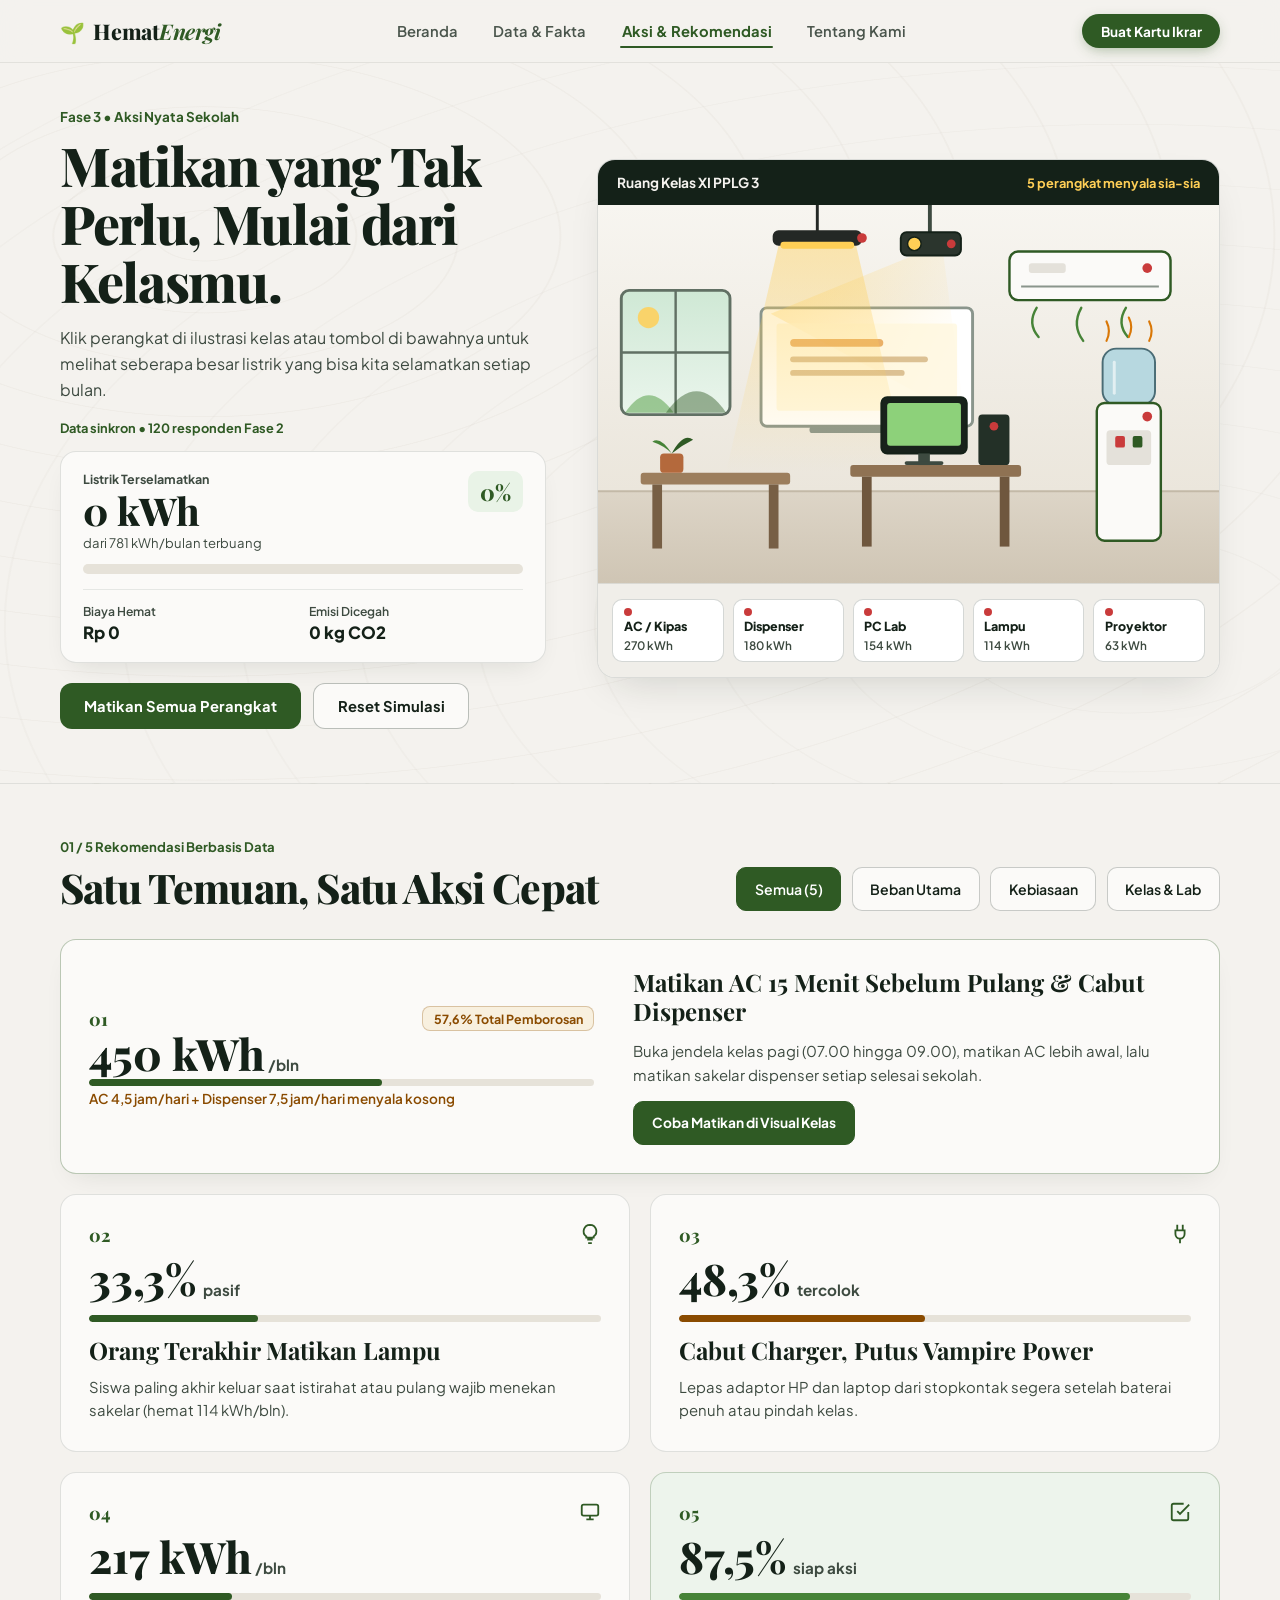
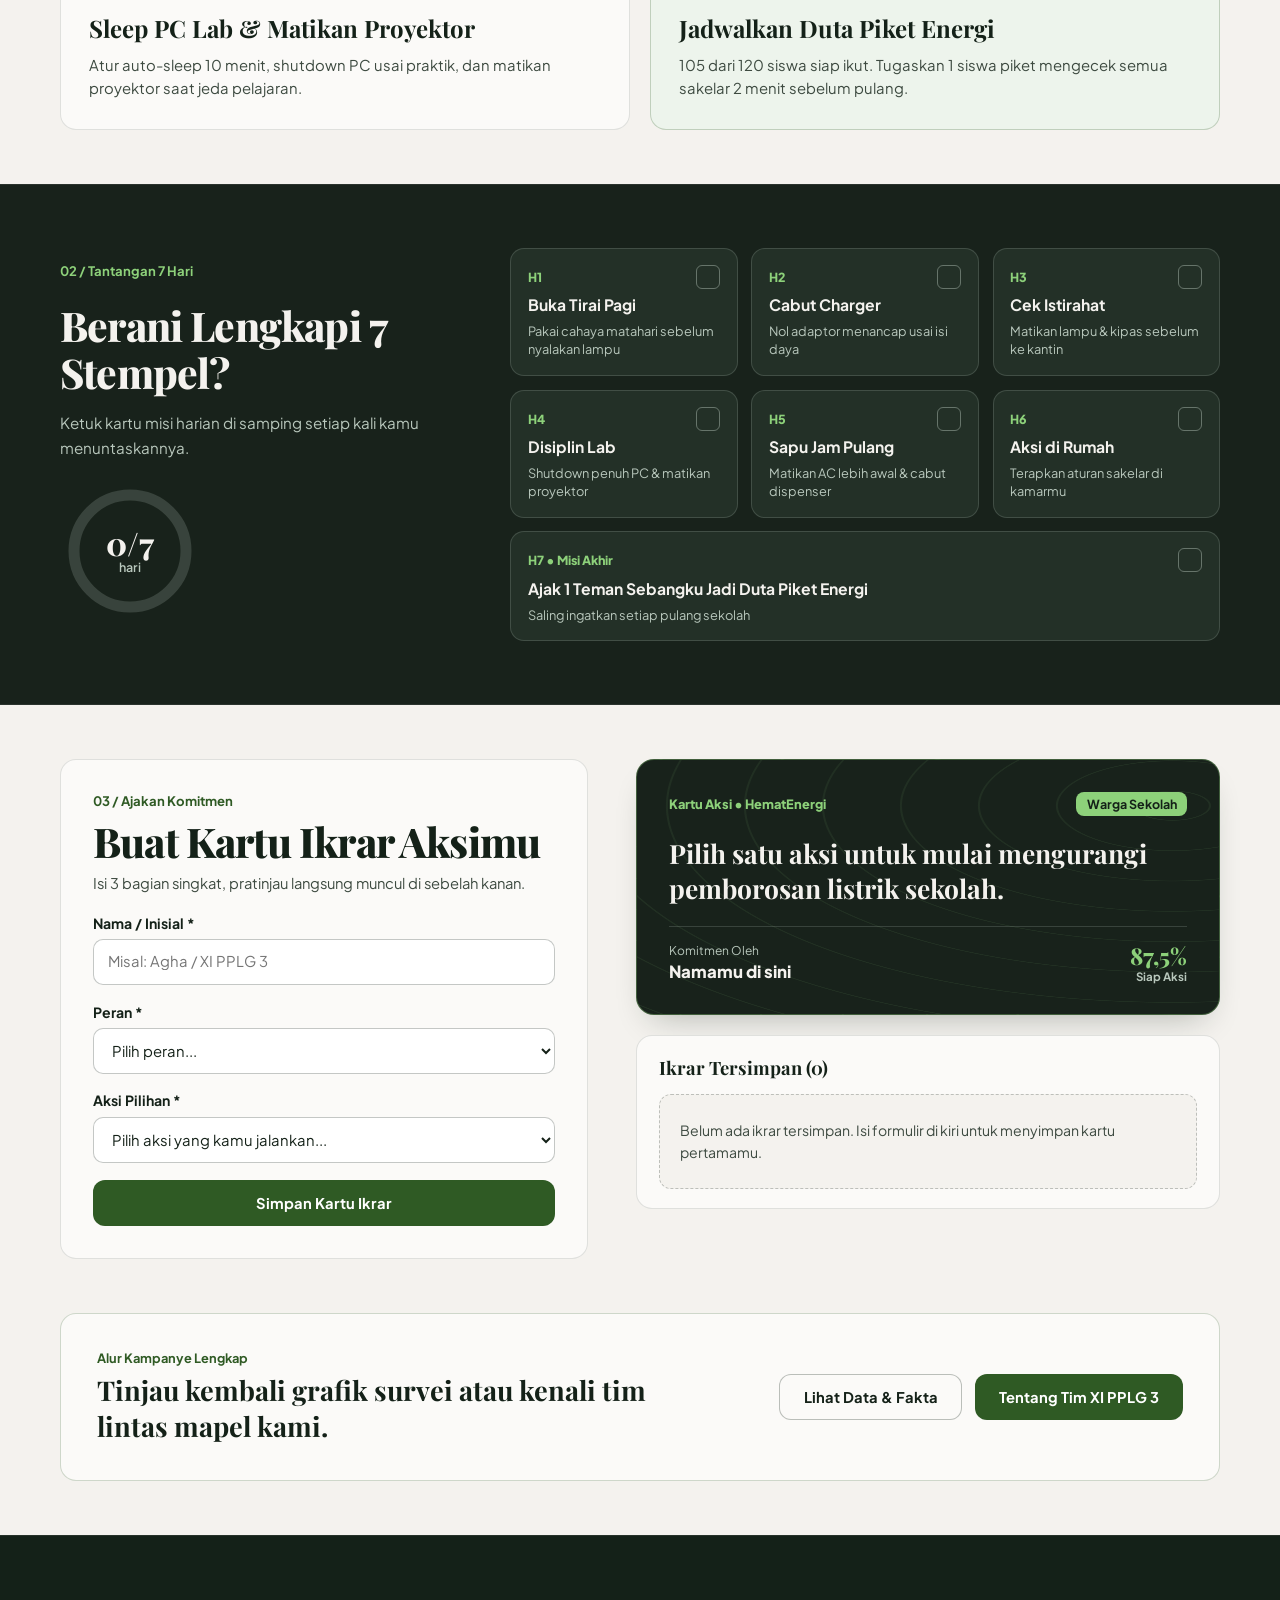
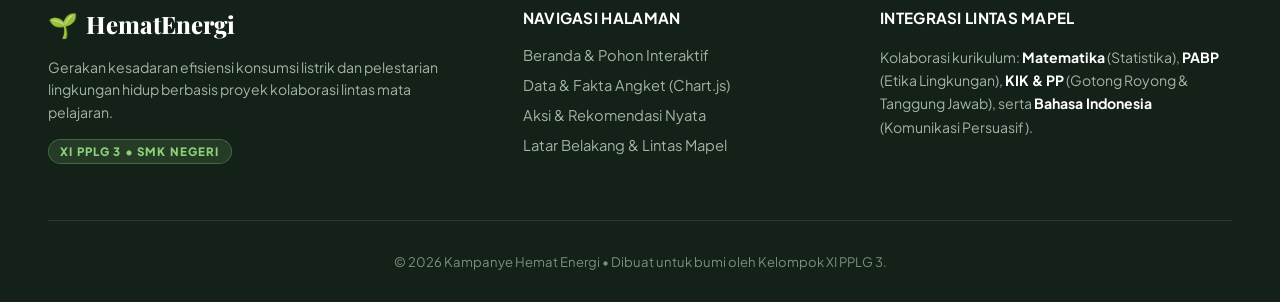
==== commit 3ca30799: "refactor(fase-3): Rombak aksi.html jadi visual-interaktif dengan ilustrasi kelas, papan stempel 7 ha" ====
--- a/aksi.html
+++ b/aksi.html
@@ -34,7 +34,7 @@
       </nav>
 
       <div class="header-actions">
-        <a href="#tantangan" class="nav-cta-btn">Mulai Tantangan 7 Hari</a>
+        <a href="#ikrar" class="nav-cta-btn">Buat Kartu Ikrar</a>
         <button type="button" class="mobile-toggle" id="mobileToggle" aria-label="Buka menu navigasi"
           aria-expanded="false" aria-controls="navMenu">
           <span class="mobile-toggle-bars" aria-hidden="true">
@@ -50,589 +50,594 @@
 
   <main id="kontenUtama">
 
-    <!-- Section 1: Editorial Split Hero -->
-    <section class="aksi-hero" aria-labelledby="aksiHeroHeading">
-      <div class="aksi-hero-grid">
-        <div class="aksi-hero-lead">
-          <p class="aksi-kicker">Fase 3: Dari Bukti Lapangan Menuju Kebiasaan Baru</p>
-          <h1 id="aksiHeroHeading" class="aksi-title">
-            Lima Langkah Nyata Menghentikan Pemborosan Listrik di Sekolah
-          </h1>
-          <p class="aksi-desc">
-            Berdasarkan hasil angket 120 siswa dan observasi perangkat kelas di Fase 2, ruang belajar kita masih
-            membuang rata-rata 781 kWh listrik setiap bulan. Setiap rekomendasi di halaman ini disusun langsung dari
-            temuan tersebut agar mudah dijalankan oleh siswa, guru, dan staf mulai hari ini.
-          </p>
-
-          <div class="aksi-hero-actions">
-            <a href="#rekomendasi" class="aksi-btn-primary">Baca 5 Rekomendasi Data</a>
-            <a href="#ikrar" class="aksi-btn-secondary">Catat Komitmen Pribadi</a>
-          </div>
-        </div>
-
-        <aside class="aksi-impact-panel" aria-label="Ringkasan target penghematan sekolah">
-          <div class="aksi-panel-head">
-            <h2 class="aksi-panel-title">Potensi Dampak Bulanan</h2>
-            <span class="aksi-data-status" id="aksiDataStatus" aria-live="polite">Memuat data survei...</span>
-          </div>
-
-          <div class="aksi-panel-loading" id="aksiDataLoading" role="status">
-            Menyelaraskan angka observasi dari data survei Fase 2...
-          </div>
-
-          <div class="aksi-panel-error" id="aksiDataError" role="alert" hidden>
-            <p id="aksiDataErrorText">Gagal memuat file data survei secara langsung. Menampilkan data cadangan yang
-              sesuai hasil observasi Fase 2.</p>
-            <button type="button" class="aksi-retry-btn" id="retryDataBtn">Coba Muat Ulang</button>
-          </div>
-
-          <dl class="aksi-metrics-list" id="aksiMetricsList">
-            <div class="aksi-metric-row">
-              <dt>Energi terbuang yang dapat ditekan</dt>
-              <dd id="heroMetricKwh">781 kWh/bln</dd>
-            </div>
-            <div class="aksi-metric-row">
-              <dt>Estimasi penghematan biaya sekolah</dt>
-              <dd id="heroMetricRupiah">Rp 1.130.000/bln</dd>
-            </div>
-            <div class="aksi-metric-row">
-              <dt>Emisi karbon yang bisa dicegah</dt>
-              <dd id="heroMetricCo2">625 kg CO2/bln</dd>
-            </div>
-            <div class="aksi-metric-row">
-              <dt>Siswa yang menyatakan siap bergerak</dt>
-              <dd id="heroMetricKomitmen">87,5% (105 siswa)</dd>
-            </div>
-          </dl>
-
-          <p class="aksi-panel-source">
-            Sumber: Olah data angket 120 responden dan observasi ruang kelas XI PPLG 3 (November 2026).
-            <a href="data.html">Lihat grafik lengkap di Data &amp; Fakta</a>.
-          </p>
-        </aside>
+    <!-- Section 1: Interactive Visual Classroom Hero -->
+    <section class="v3-hero" aria-labelledby="v3HeroHeading">
+      <div class="aksi-container">
+        <div class="v3-hero-grid">
+
+          <!-- Left: Punchy Headline & Live Impact HUD -->
+          <div class="v3-hero-copy">
+            <p class="v3-kicker">Fase 3 • Aksi Nyata Sekolah</p>
+            <h1 id="v3HeroHeading" class="v3-title">
+              Matikan yang Tak Perlu, Mulai dari Kelasmu.
+            </h1>
+            <p class="v3-lead">
+              Klik perangkat di ilustrasi kelas atau tombol di bawahnya untuk melihat seberapa besar listrik yang bisa
+              kita selamatkan setiap bulan.
+            </p>
+
+            <!-- Data Sync State -->
+            <div class="v3-sync-bar">
+              <span class="v3-sync-text" id="aksiDataStatus" aria-live="polite">Memuat data Fase 2...</span>
+              <button type="button" class="v3-inline-retry" id="retryDataBtn" hidden>Muat Ulang</button>
+            </div>
+            <div class="v3-loading-note" id="aksiDataLoading" role="status">Menyelaraskan data observasi...</div>
+            <div class="v3-error-note" id="aksiDataError" role="alert" hidden>
+              Data live tidak terbaca. Menampilkan angka observasi cadangan (781 kWh/bln).
+            </div>
+
+            <!-- Live Savings HUD -->
+            <div class="v3-hud" aria-live="polite">
+              <div class="v3-hud-top">
+                <div>
+                  <span class="v3-hud-label">Listrik Terselamatkan</span>
+                  <strong class="v3-hud-big" id="hudKwh">0 kWh</strong>
+                  <span class="v3-hud-sub" id="hudKwhSub">dari 781 kWh/bulan terbuang</span>
+                </div>
+                <span class="v3-hud-pct" id="hudPct">0%</span>
+              </div>
+
+              <div class="v3-meter-track" aria-hidden="true">
+                <div class="v3-meter-fill" id="hudMeterFill" style="width: 0%;"></div>
+              </div>
+
+              <div class="v3-hud-mini-row">
+                <div class="v3-hud-mini">
+                  <span class="v3-hud-mini-label">Biaya Hemat</span>
+                  <strong id="hudRupiah">Rp 0</strong>
+                </div>
+                <div class="v3-hud-mini">
+                  <span class="v3-hud-mini-label">Emisi Dicegah</span>
+                  <strong id="hudCo2">0 kg CO2</strong>
+                </div>
+              </div>
+            </div>
+
+            <div class="v3-hero-controls">
+              <button type="button" class="aksi-btn-primary" id="turnOffAllBtn">Matikan Semua Perangkat</button>
+              <button type="button" class="aksi-btn-secondary" id="turnOnAllBtn">Reset Simulasi</button>
+            </div>
+          </div>
+
+          <!-- Right: Interactive Classroom SVG Stage + Device Switch Pills -->
+          <div class="v3-stage-wrap">
+            <div class="v3-classroom-card" id="classroomStage" data-saved-state="wasting">
+              <div class="v3-stage-header">
+                <span class="v3-stage-title">Ruang Kelas XI PPLG 3</span>
+                <span class="v3-stage-state" id="stageStateLabel">5 perangkat menyala sia-sia</span>
+              </div>
+
+              <!-- Bespoke Interactive Classroom SVG -->
+              <svg class="v3-classroom-svg" viewBox="0 0 640 390" width="640" height="390"
+                role="img" aria-label="Ilustrasi interaktif ruang kelas dengan 5 perangkat listrik: lampu, AC, proyektor, dispenser air, dan PC lab">
+                <defs>
+                  <linearGradient id="wallGrad" x1="0" y1="0" x2="0" y2="1">
+                    <stop offset="0%" stop-color="#f7f5f0" />
+                    <stop offset="100%" stop-color="#ebe6dc" />
+                  </linearGradient>
+                  <linearGradient id="floorGrad" x1="0" y1="0" x2="0" y2="1">
+                    <stop offset="0%" stop-color="#ddd5c7" />
+                    <stop offset="100%" stop-color="#cfc5b4" />
+                  </linearGradient>
+                  <linearGradient id="lampBeam" x1="0" y1="0" x2="0" y2="1">
+                    <stop offset="0%" stop-color="#ffcf56" stop-opacity="0.42" />
+                    <stop offset="100%" stop-color="#ffcf56" stop-opacity="0" />
+                  </linearGradient>
+                  <linearGradient id="projBeam" x1="0" y1="0" x2="1" y2="0.4">
+                    <stop offset="0%" stop-color="#ffcf56" stop-opacity="0.34" />
+                    <stop offset="100%" stop-color="#ffcf56" stop-opacity="0.02" />
+                  </linearGradient>
+                  <linearGradient id="skyDay" x1="0" y1="0" x2="0" y2="1">
+                    <stop offset="0%" stop-color="#cfe8d5" />
+                    <stop offset="100%" stop-color="#eaf5ec" />
+                  </linearGradient>
+                </defs>
+
+                <!-- Room Shell -->
+                <rect x="0" y="0" width="640" height="295" fill="url(#wallGrad)" />
+                <polygon points="0,295 640,295 640,390 0,390" fill="url(#floorGrad)" />
+                <line x1="0" y1="295" x2="640" y2="295" stroke="#c3b9a7" stroke-width="2" />
+
+                <!-- Sunlit Classroom Window (Natural Light Motif) -->
+                <g class="svg-window">
+                  <rect x="24" y="88" width="112" height="128" rx="8" fill="url(#skyDay)" stroke="#617064"
+                    stroke-width="3" />
+                  <line x1="80" y1="88" x2="80" y2="216" stroke="#617064" stroke-width="2.5" />
+                  <line x1="24" y1="152" x2="136" y2="152" stroke="#617064" stroke-width="2.5" />
+                  <circle cx="52" cy="116" r="11" fill="#ffcf56" opacity="0.85" />
+                  <path d="M28 214 Q52 178 78 214 Z" fill="#5ca34e" opacity="0.55" />
+                  <path d="M70 214 Q102 170 132 214 Z" fill="#2f5a24" opacity="0.45" />
+                </g>
+
+                <!-- Classroom Whiteboard -->
+                <rect x="168" y="106" width="218" height="122" rx="6" fill="#ffffff" stroke="#8a958c"
+                  stroke-width="3" />
+                <rect x="218" y="228" width="118" height="7" rx="3" fill="#8a958c" />
+
+                <!-- Projector Beam Overlay (Visible when projector ON) -->
+                <g class="svg-device-effect" data-effect="proyektor">
+                  <polygon points="325,52 178,112 378,220 356,52" fill="url(#projBeam)" />
+                  <rect x="184" y="122" width="186" height="90" rx="3" fill="#fff7db" opacity="0.72" />
+                  <rect x="198" y="138" width="96" height="8" rx="4" fill="#d97706" opacity="0.55" />
+                  <rect x="198" y="156" width="142" height="6" rx="3" fill="#9a5b00" opacity="0.35" />
+                  <rect x="198" y="170" width="118" height="6" rx="3" fill="#9a5b00" opacity="0.35" />
+                </g>
+
+                <!-- 1. LAMPU KELAS (Ceiling Lamp) -->
+                <g class="svg-device is-on" id="svgDevLampu" data-device="lampu" role="button" tabindex="0"
+                  aria-label="Lampu Ruang Kelas, sedang menyala. Klik untuk mematikan.">
+                  <polygon class="svg-device-glow" points="186,42 266,42 320,275 132,275" fill="url(#lampBeam)" />
+                  <line x1="226" y1="0" x2="226" y2="28" stroke="#242825" stroke-width="3" />
+                  <rect x="180" y="26" width="92" height="16" rx="6" fill="#242825" />
+                  <rect class="lamp-tube" x="188" y="38" width="76" height="7" rx="3.5" fill="#ffcf56" />
+                  <circle class="dev-led" cx="272" cy="34" r="5" fill="#c93b3b" />
+                  <rect x="164" y="8" width="124" height="50" fill="transparent" />
+                </g>
+
+                <!-- 2. PROYEKTOR LCD (Ceiling Mounted) -->
+                <g class="svg-device is-on" id="svgDevProyektor" data-device="proyektor" role="button" tabindex="0"
+                  aria-label="Proyektor LCD, sedang menyala. Klik untuk mematikan.">
+                  <line x1="342" y1="0" x2="342" y2="30" stroke="#3d4a40" stroke-width="4" />
+                  <rect x="312" y="28" width="62" height="24" rx="6" fill="#2b352d" stroke="#142118" stroke-width="2" />
+                  <circle class="proj-lens" cx="326" cy="40" r="7" fill="#ffcf56" stroke="#142118" stroke-width="1.5" />
+                  <circle class="dev-led" cx="364" cy="40" r="4.5" fill="#c93b3b" />
+                  <rect x="302" y="12" width="84" height="50" fill="transparent" />
+                </g>
+
+                <!-- 3. AC / KIPAS (Wall Mounted AC Unit) -->
+                <g class="svg-device is-on" id="svgDevAc" data-device="ac" role="button" tabindex="0"
+                  aria-label="AC atau Kipas Angin, sedang menyala. Klik untuk mematikan.">
+                  <rect x="424" y="48" width="166" height="50" rx="9" fill="#fbfaf8" stroke="#2f5a24"
+                    stroke-width="2.5" />
+                  <line x1="436" y1="84" x2="578" y2="84" stroke="#8a958c" stroke-width="2" />
+                  <rect x="444" y="60" width="38" height="10" rx="3" fill="#e4e1da" />
+                  <circle class="dev-led" cx="566" cy="65" r="5" fill="#c93b3b" />
+                  <g class="ac-airflow">
+                    <path d="M452 106 Q442 122 454 136" fill="none" stroke="#468337" stroke-width="2.5"
+                      stroke-linecap="round" />
+                    <path d="M498 106 Q488 124 500 140" fill="none" stroke="#468337" stroke-width="2.5"
+                      stroke-linecap="round" />
+                    <path d="M544 106 Q534 122 546 136" fill="none" stroke="#468337" stroke-width="2.5"
+                      stroke-linecap="round" />
+                  </g>
+                  <rect x="416" y="40" width="182" height="104" fill="transparent" />
+                </g>
+
+                <!-- 4. PC LAB KOMPUTER (Desk + Monitor + Tower) -->
+                <g class="svg-device is-on" id="svgDevPc" data-device="pc" role="button" tabindex="0"
+                  aria-label="PC Lab Komputer, sedang menyala. Klik untuk mematikan.">
+                  <!-- Desk -->
+                  <rect x="260" y="268" width="176" height="12" rx="3" fill="#8f7253" />
+                  <rect x="272" y="280" width="10" height="72" fill="#6f573e" />
+                  <rect x="414" y="280" width="10" height="72" fill="#6f573e" />
+                  <!-- Monitor -->
+                  <rect x="292" y="198" width="88" height="58" rx="6" fill="#18221b" stroke="#142118"
+                    stroke-width="2" />
+                  <rect class="pc-screen" x="298" y="204" width="76" height="44" rx="3" fill="#8dd17a" />
+                  <rect x="330" y="256" width="12" height="12" fill="#3d4a40" />
+                  <rect x="316" y="264" width="40" height="4" rx="2" fill="#3d4a40" />
+                  <!-- CPU Tower -->
+                  <rect x="392" y="216" width="32" height="52" rx="4" fill="#233027" />
+                  <circle class="dev-led" cx="408" cy="228" r="4.5" fill="#c93b3b" />
+                  <rect x="282" y="190" width="150" height="90" fill="transparent" />
+                </g>
+
+                <!-- 5. DISPENSER AIR (Right Corner) -->
+                <g class="svg-device is-on" id="svgDevDispenser" data-device="dispenser" role="button" tabindex="0"
+                  aria-label="Dispenser Air, sedang menyala. Klik untuk mematikan.">
+                  <!-- Water Gallon -->
+                  <rect x="520" y="148" width="54" height="58" rx="14" fill="#b7d8e0" stroke="#4a6c75"
+                    stroke-width="2" />
+                  <path d="M532 162 L532 194" stroke="#ffffff" stroke-width="3" stroke-linecap="round" opacity="0.6" />
+                  <!-- Dispenser Body -->
+                  <rect x="514" y="204" width="66" height="142" rx="8" fill="#fbfaf8" stroke="#2f5a24"
+                    stroke-width="2.5" />
+                  <rect x="524" y="232" width="46" height="36" rx="4" fill="#e4e1da" />
+                  <rect x="533" y="238" width="10" height="12" rx="2" fill="#c93b3b" />
+                  <rect x="551" y="238" width="10" height="12" rx="2" fill="#2f5a24" />
+                  <circle class="dev-led" cx="566" cy="218" r="5" fill="#c93b3b" />
+                  <!-- Heat Waves when ON -->
+                  <g class="disp-heat">
+                    <path d="M524 140 Q529 130 524 120" fill="none" stroke="#d97706" stroke-width="2.2"
+                      stroke-linecap="round" />
+                    <path d="M547 136 Q552 126 547 116" fill="none" stroke="#d97706" stroke-width="2.2"
+                      stroke-linecap="round" />
+                    <path d="M568 140 Q573 130 568 120" fill="none" stroke="#d97706" stroke-width="2.2"
+                      stroke-linecap="round" />
+                  </g>
+                  <rect x="506" y="116" width="84" height="238" fill="transparent" />
+                </g>
+
+                <!-- Student Desk Foreground Left -->
+                <rect x="44" y="276" width="154" height="12" rx="3" fill="#9c7e5d" />
+                <rect x="56" y="288" width="10" height="66" fill="#775f45" />
+                <rect x="176" y="288" width="10" height="66" fill="#775f45" />
+                <!-- Plant on Desk (Nature Motif) -->
+                <rect x="64" y="256" width="24" height="20" rx="4" fill="#b4693c" />
+                <path d="M76 256 Q64 238 56 244 Q68 248 76 256 Z" fill="#468337" />
+                <path d="M76 256 Q88 234 98 242 Q86 248 76 256 Z" fill="#2f5a24" />
+              </svg>
+
+              <!-- Tactile Switch Bar Below Classroom -->
+              <div class="v3-switch-dock" role="group" aria-label="Sakelar kontrol 5 perangkat ruang kelas">
+                <button type="button" class="v3-dev-btn is-on" data-device="ac" aria-pressed="false">
+                  <span class="v3-dev-dot" aria-hidden="true"></span>
+                  <span class="v3-dev-name">AC / Kipas</span>
+                  <span class="v3-dev-kwh">270 kWh</span>
+                </button>
+                <button type="button" class="v3-dev-btn is-on" data-device="dispenser" aria-pressed="false">
+                  <span class="v3-dev-dot" aria-hidden="true"></span>
+                  <span class="v3-dev-name">Dispenser</span>
+                  <span class="v3-dev-kwh">180 kWh</span>
+                </button>
+                <button type="button" class="v3-dev-btn is-on" data-device="pc" aria-pressed="false">
+                  <span class="v3-dev-dot" aria-hidden="true"></span>
+                  <span class="v3-dev-name">PC Lab</span>
+                  <span class="v3-dev-kwh">154 kWh</span>
+                </button>
+                <button type="button" class="v3-dev-btn is-on" data-device="lampu" aria-pressed="false">
+                  <span class="v3-dev-dot" aria-hidden="true"></span>
+                  <span class="v3-dev-name">Lampu</span>
+                  <span class="v3-dev-kwh">114 kWh</span>
+                </button>
+                <button type="button" class="v3-dev-btn is-on" data-device="proyektor" aria-pressed="false">
+                  <span class="v3-dev-dot" aria-hidden="true"></span>
+                  <span class="v3-dev-name">Proyektor</span>
+                  <span class="v3-dev-kwh">63 kWh</span>
+                </button>
+              </div>
+            </div>
+          </div>
+
+        </div>
       </div>
     </section>
 
-    <!-- Section 2: 5 Rekomendasi Konkret Berbasis Data -->
-    <section class="rekomendasi-section" id="rekomendasi" aria-labelledby="rekomendasiHeading">
+    <!-- Section 2: 5 Visual Action Tiles (Data-Driven, Zero Wall of Text) -->
+    <section class="v3-actions-section" id="rekomendasi" aria-labelledby="rekomendasiHeading">
       <div class="aksi-container">
-        <div class="section-intro-split">
+        <div class="v3-section-head">
           <div>
-            <p class="section-index">01 / Rekomendasi Berbasis Data</p>
-            <h2 id="rekomendasiHeading" class="section-heading">
-              Setiap Saran Menjawab Satu Temuan Lapangan
+            <p class="section-index">01 / 5 Rekomendasi Berbasis Data</p>
+            <h2 id="rekomendasiHeading" class="section-heading">Satu Temuan, Satu Aksi Cepat</h2>
+          </div>
+
+          <div class="filter-bar v3-filter-bar" role="group" aria-label="Filter kategori rekomendasi">
+            <button type="button" class="filter-btn is-active" data-filter="semua" aria-pressed="true">Semua (5)</button>
+            <button type="button" class="filter-btn" data-filter="prioritas" aria-pressed="false">Beban Utama</button>
+            <button type="button" class="filter-btn" data-filter="perilaku" aria-pressed="false">Kebiasaan</button>
+            <button type="button" class="filter-btn" data-filter="kelas-lab" aria-pressed="false">Kelas &amp; Lab</button>
+          </div>
+        </div>
+
+        <div class="rekomendasi-empty" id="rekomendasiEmpty" hidden>
+          <p>Tidak ada aksi pada kategori ini.</p>
+          <button type="button" class="aksi-btn-secondary" id="resetFilterBtn">Tampilkan Semua</button>
+        </div>
+
+        <div class="v3-tiles-grid" id="rekomendasiList">
+
+          <!-- Tile 1: Featured Wide Tile (AC & Dispenser) -->
+          <article class="v3-tile v3-tile--featured" data-category="prioritas">
+            <div class="v3-tile-visual">
+              <div class="v3-tile-top">
+                <span class="v3-tile-num">01</span>
+                <span class="rec-priority-tag">57,6% Total Pemborosan</span>
+              </div>
+              <div class="v3-big-metric" id="tileMetric1">450 kWh<small>/bln</small></div>
+              <div class="v3-mini-bar" aria-hidden="true">
+                <span style="width: 58%;"></span>
+              </div>
+              <p class="v3-metric-note">AC 4,5 jam/hari + Dispenser 7,5 jam/hari menyala kosong</p>
+            </div>
+
+            <div class="v3-tile-action">
+              <h3 class="v3-tile-title">Matikan AC 15 Menit Sebelum Pulang &amp; Cabut Dispenser</h3>
+              <p class="v3-tile-cue">
+                Buka jendela kelas pagi (07.00 hingga 09.00), matikan AC lebih awal, lalu matikan sakelar dispenser
+                setiap selesai sekolah.
+              </p>
+              <button type="button" class="v3-tile-try-btn" data-demo-devices="ac,dispenser">
+                Coba Matikan di Visual Kelas
+              </button>
+            </div>
+          </article>
+
+          <!-- Tile 2: Lampu Kelas -->
+          <article class="v3-tile" data-category="perilaku">
+            <div class="v3-tile-top">
+              <span class="v3-tile-num">02</span>
+              <span class="v3-tile-icon" aria-hidden="true">
+                <svg viewBox="0 0 24 24" width="22" height="22" fill="none" stroke="currentColor" stroke-width="2">
+                  <path d="M9 18h6M10 22h4M12 2a7 7 0 0 0-4 12.7V16h8v-1.3A7 7 0 0 0 12 2z" />
+                </svg>
+              </span>
+            </div>
+            <div class="v3-big-metric">33,3%<small> pasif</small></div>
+            <div class="v3-mini-bar" aria-hidden="true"><span style="width: 33%;"></span></div>
+            <h3 class="v3-tile-title">Orang Terakhir Matikan Lampu</h3>
+            <p class="v3-tile-cue">
+              Siswa paling akhir keluar saat istirahat atau pulang wajib menekan sakelar (hemat 114 kWh/bln).
+            </p>
+          </article>
+
+          <!-- Tile 3: Vampire Power Charger -->
+          <article class="v3-tile" data-category="perilaku">
+            <div class="v3-tile-top">
+              <span class="v3-tile-num">03</span>
+              <span class="v3-tile-icon" aria-hidden="true">
+                <svg viewBox="0 0 24 24" width="22" height="22" fill="none" stroke="currentColor" stroke-width="2">
+                  <path d="M9 2v6M15 2v6M7 8h10v4a5 5 0 0 1-10 0V8zM12 17v5" />
+                </svg>
+              </span>
+            </div>
+            <div class="v3-big-metric">48,3%<small> tercolok</small></div>
+            <div class="v3-mini-bar v3-mini-bar--amber" aria-hidden="true"><span style="width: 48%;"></span></div>
+            <h3 class="v3-tile-title">Cabut Charger, Putus Vampire Power</h3>
+            <p class="v3-tile-cue">
+              Lepas adaptor HP dan laptop dari stopkontak segera setelah baterai penuh atau pindah kelas.
+            </p>
+          </article>
+
+          <!-- Tile 4: Proyektor & PC Lab -->
+          <article class="v3-tile" data-category="kelas-lab">
+            <div class="v3-tile-top">
+              <span class="v3-tile-num">04</span>
+              <span class="v3-tile-icon" aria-hidden="true">
+                <svg viewBox="0 0 24 24" width="22" height="22" fill="none" stroke="currentColor" stroke-width="2">
+                  <rect x="3" y="4" width="18" height="12" rx="2" />
+                  <path d="M8 20h8M12 16v4" />
+                </svg>
+              </span>
+            </div>
+            <div class="v3-big-metric">217 kWh<small>/bln</small></div>
+            <div class="v3-mini-bar" aria-hidden="true"><span style="width: 28%;"></span></div>
+            <h3 class="v3-tile-title">Sleep PC Lab &amp; Matikan Proyektor</h3>
+            <p class="v3-tile-cue">
+              Atur auto-sleep 10 menit, shutdown PC usai praktik, dan matikan proyektor saat jeda pelajaran.
+            </p>
+          </article>
+
+          <!-- Tile 5: Duta Piket Energi -->
+          <article class="v3-tile v3-tile--accent-soft" data-category="kelas-lab">
+            <div class="v3-tile-top">
+              <span class="v3-tile-num">05</span>
+              <span class="v3-tile-icon" aria-hidden="true">
+                <svg viewBox="0 0 24 24" width="22" height="22" fill="none" stroke="currentColor" stroke-width="2">
+                  <path d="M9 11l3 3L22 4" />
+                  <path d="M21 12v7a2 2 0 0 1-2 2H5a2 2 0 0 1-2-2V5a2 2 0 0 1 2-2h11" />
+                </svg>
+              </span>
+            </div>
+            <div class="v3-big-metric">87,5%<small> siap aksi</small></div>
+            <div class="v3-mini-bar v3-mini-bar--green" aria-hidden="true"><span style="width: 88%;"></span></div>
+            <h3 class="v3-tile-title">Jadwalkan Duta Piket Energi</h3>
+            <p class="v3-tile-cue">
+              105 dari 120 siswa siap ikut. Tugaskan 1 siswa piket mengecek semua sakelar 2 menit sebelum pulang.
+            </p>
+          </article>
+
+        </div>
+      </div>
+    </section>
+
+    <!-- Section 3: Visual 7-Day Streak Challenge (Dark Forest Band) -->
+    <section class="challenge-band v3-streak-band" id="tantangan" aria-labelledby="tantanganHeading">
+      <div class="aksi-container">
+        <div class="v3-streak-layout">
+
+          <!-- Left: Circular SVG Progress Ring + Status -->
+          <div class="v3-ring-panel">
+            <p class="section-index section-index--light">02 / Tantangan 7 Hari</p>
+            <h2 id="tantanganHeading" class="section-heading section-heading--light">
+              Berani Lengkapi 7 Stempel?
             </h2>
-          </div>
-          <p class="section-summary">
-            Saring rekomendasi berdasarkan fokus kegiatan di sekolah. Tidak ada saran umum tanpa alasan: setiap langkah
-            menunjukkan angka pemborosan yang ingin kita turunkan.
-          </p>
-        </div>
-
-        <div class="filter-bar" role="group" aria-label="Filter kategori rekomendasi">
-          <button type="button" class="filter-btn is-active" data-filter="semua" aria-pressed="true">
-            Semua Rekomendasi (5)
-          </button>
-          <button type="button" class="filter-btn" data-filter="prioritas" aria-pressed="false">
-            Beban Terbesar (1)
-          </button>
-          <button type="button" class="filter-btn" data-filter="perilaku" aria-pressed="false">
-            Kebiasaan Harian (2)
-          </button>
-          <button type="button" class="filter-btn" data-filter="kelas-lab" aria-pressed="false">
-            Ruang Kelas &amp; Lab (2)
-          </button>
-        </div>
-
-        <div class="rekomendasi-empty" id="rekomendasiEmpty" hidden>
-          <p>Tidak ada rekomendasi yang cocok dengan filter ini.</p>
-          <button type="button" class="aksi-btn-secondary" id="resetFilterBtn">Tampilkan Semua Rekomendasi</button>
-        </div>
-
-        <div class="rekomendasi-layout" id="rekomendasiList">
-
-          <!-- Rekomendasi 01: Featured Full-Width Split -->
-          <article class="rec-featured" data-category="prioritas">
-            <div class="rec-featured-evidence">
-              <div class="rec-meta-row">
-                <span class="rec-number">01</span>
-                <span class="rec-priority-tag">Prioritas Utama</span>
-                <span class="rec-mapel-tag">Observasi Fisik &amp; Matematika</span>
-              </div>
-              <h3 class="rec-title">Tertibkan AC/Kipas Angin dan Dispenser Air Saat Ruang Kosong</h3>
-              <p class="rec-evidence-stat" id="recStat1">
-                450 kWh/bulan terbuang (57,6% dari total pemborosan sekolah)
-              </p>
-              <p class="rec-evidence-detail" id="recDetail1">
-                Data observasi mencatat pendingin udara menyala sia-sia rata-rata 4,5 jam/hari (270 kWh/bulan) dan
-                dispenser air 7,5 jam/hari (180 kWh/bulan) tanpa kegiatan belajar.
-              </p>
-            </div>
-
-            <div class="rec-featured-steps">
-              <h4 class="rec-steps-heading">Langkah yang bisa dilakukan hari ini</h4>
-              <ol class="rec-steps-list">
-                <li>Matikan AC atau kipas angin 15 menit sebelum jam pelajaran berakhir karena suhu ruang tetap sejuk
-                  hingga bel pulang berbunyi.</li>
-                <li>Buka jendela kelas pada pagi hari (07.00 hingga 09.00) untuk memanfaatkan udara alami sebelum
-                  menyalakan pendingin.</li>
-                <li>Cabut atau matikan sakelar pemanas dispenser air setiap selesai jam pelajaran terakhir dan sebelum
-                  akhir pekan.</li>
-              </ol>
-            </div>
-          </article>
-
-          <!-- Pair Row: Rekomendasi 02 & 03 (Perilaku Individu) -->
-          <div class="rec-pair-grid">
-            <article class="rec-editorial" data-category="perilaku">
-              <div class="rec-meta-row">
-                <span class="rec-number">02</span>
-                <span class="rec-mapel-tag">Matematika &amp; KIK</span>
-              </div>
-              <h3 class="rec-title">Terapkan Aturan Orang Terakhir Matikan Lampu</h3>
-              <p class="rec-evidence-inline" id="recDetail2">
-                <strong>Bukti data:</strong> 33,3% siswa (40 dari 120 responden) masih pasif saat kelas kosong,
-                membuat lampu ruang kelas menyala sia-sia rata-rata 3,8 jam/hari (114 kWh/bulan).
-              </p>
-              <ul class="rec-bullet-list">
-                <li>Biasakan siswa yang paling akhir melangkah keluar saat istirahat atau pulang untuk menekan sakelar
-                  lampu tanpa menunggu petugas kebersihan.</li>
-                <li>Tempel label nama kelompok sakelar (misalnya "Lampu Depan", "Lampu Belakang") agar siswa hanya
-                  menyalakan baris lampu yang benar-benar diperlukan saat cuaca mendung.</li>
-              </ul>
-            </article>
-
-            <article class="rec-editorial" data-category="perilaku">
-              <div class="rec-meta-row">
-                <span class="rec-number">03</span>
-                <span class="rec-mapel-tag">PABP &amp; Etika Lingkungan</span>
-              </div>
-              <h3 class="rec-title">Cabut Charger Segera untuk Memutus Vampire Power</h3>
-              <p class="rec-evidence-inline" id="recDetail3">
-                <strong>Bukti data:</strong> 48,3% siswa (58 responden) membiarkan charger tetap menancap di stopkontak
-                usai mengisi daya, dan 23,4% lainnya hanya mencabut jika ingat.
-              </p>
-              <ul class="rec-bullet-list">
-                <li>Segera cabut adaptor HP atau laptop dari stopkontak dinding begitu kabel dilepas dari perangkat,
-                  termasuk sebelum istirahat.</li>
-                <li>Gunakan terminal stopkontak bersakelar di meja belajar atau sudut pengisian daya kelas sehingga arus
-                  bisa diputus sekaligus dalam satu klik.</li>
-              </ul>
-            </article>
-          </div>
-
-          <!-- Compact Ledger Rows: Rekomendasi 04 & 05 (Ruang Lab & Sistem Kelas) -->
-          <div class="rec-ledger-stack">
-            <article class="rec-ledger-row" data-category="kelas-lab">
-              <div class="rec-ledger-id">
-                <span class="rec-number">04</span>
-                <span class="rec-mapel-tag">Observasi Lab</span>
-              </div>
-              <div class="rec-ledger-body">
-                <h3 class="rec-title">Aktifkan Mode Hemat Daya pada Proyektor LCD dan PC Lab</h3>
-                <p class="rec-evidence-inline" id="recDetail4">
-                  <strong>Bukti data:</strong> Proyektor menyala tanpa guna 2,1 jam/hari (63 kWh/bulan) dan PC Lab
-                  Komputer 3,2 jam/hari (154 kWh/bulan), total 217 kWh/bulan.
-                </p>
-                <p class="rec-action-prose">
-                  Aktifkan fitur <em>sleep</em> otomatis 10 menit pada PC lab, gunakan mode <em>blank</em> atau matikan
-                  proyektor saat jeda pergantian guru, dan pastikan seluruh komputer dimatikan lewat menu
-                  <em>Shutdown</em> sebelum siswa keluar lab.
-                </p>
-              </div>
-            </article>
-
-            <article class="rec-ledger-row" data-category="kelas-lab">
-              <div class="rec-ledger-id">
-                <span class="rec-number">05</span>
-                <span class="rec-mapel-tag">Pendidikan Pancasila &amp; Bahasa Indonesia</span>
-              </div>
-              <div class="rec-ledger-body">
-                <h3 class="rec-title">Jadikan Pengecekan Energi Bagian Resmi Jadwal Piket Kelas</h3>
-                <p class="rec-evidence-inline" id="recDetail5">
-                  <strong>Bukti data:</strong> 87,5% siswa (105 dari 120 responden) sudah menyatakan komitmen positif
-                  untuk ikut serta, sehingga perubahan tinggal diwadahi lewat kebiasaan terstruktur.
-                </p>
-                <p class="rec-action-prose">
-                  Tambahkan tugas "Duta Piket Energi" ke daftar piket harian: 1 siswa bertugas 2 menit sebelum pulang
-                  memastikan lampu, kipas/AC, proyektor, dispenser, dan stopkontak kelas sudah dalam posisi mati.
-                </p>
-              </div>
-            </article>
+            <p class="v3-ring-sub" id="challengeStatusText" aria-live="polite">
+              Ketuk kartu misi harian di samping setiap kali kamu menuntaskannya.
+            </p>
+
+            <div class="v3-ring-box">
+              <svg class="v3-progress-ring" viewBox="0 0 140 140" width="140" height="140" aria-hidden="true">
+                <circle class="v3-ring-bg" cx="70" cy="70" r="56" />
+                <circle class="v3-ring-fg" id="challengeRingFg" cx="70" cy="70" r="56" />
+              </svg>
+              <div class="v3-ring-center">
+                <strong id="challengeCounter">0/7</strong>
+                <span>hari</span>
+              </div>
+            </div>
+
+            <button type="button" class="dark-ghost-btn" id="resetChallengeBtn" hidden>Ulangi Stempel</button>
+          </div>
+
+          <!-- Right: 7 Compact Visual Stamp Cards -->
+          <div class="v3-stamps-grid" id="sevenDayList">
+            <label class="v3-stamp" for="day1">
+              <input type="checkbox" id="day1" data-day="1">
+              <span class="v3-stamp-head">
+                <span class="v3-stamp-day">H1</span>
+                <span class="v3-stamp-check" aria-hidden="true"></span>
+              </span>
+              <strong class="v3-stamp-title">Buka Tirai Pagi</strong>
+              <span class="v3-stamp-hint">Pakai cahaya matahari sebelum nyalakan lampu</span>
+            </label>
+
+            <label class="v3-stamp" for="day2">
+              <input type="checkbox" id="day2" data-day="2">
+              <span class="v3-stamp-head">
+                <span class="v3-stamp-day">H2</span>
+                <span class="v3-stamp-check" aria-hidden="true"></span>
+              </span>
+              <strong class="v3-stamp-title">Cabut Charger</strong>
+              <span class="v3-stamp-hint">Nol adaptor menancap usai isi daya</span>
+            </label>
+
+            <label class="v3-stamp" for="day3">
+              <input type="checkbox" id="day3" data-day="3">
+              <span class="v3-stamp-head">
+                <span class="v3-stamp-day">H3</span>
+                <span class="v3-stamp-check" aria-hidden="true"></span>
+              </span>
+              <strong class="v3-stamp-title">Cek Istirahat</strong>
+              <span class="v3-stamp-hint">Matikan lampu &amp; kipas sebelum ke kantin</span>
+            </label>
+
+            <label class="v3-stamp" for="day4">
+              <input type="checkbox" id="day4" data-day="4">
+              <span class="v3-stamp-head">
+                <span class="v3-stamp-day">H4</span>
+                <span class="v3-stamp-check" aria-hidden="true"></span>
+              </span>
+              <strong class="v3-stamp-title">Disiplin Lab</strong>
+              <span class="v3-stamp-hint">Shutdown penuh PC &amp; matikan proyektor</span>
+            </label>
+
+            <label class="v3-stamp" for="day5">
+              <input type="checkbox" id="day5" data-day="5">
+              <span class="v3-stamp-head">
+                <span class="v3-stamp-day">H5</span>
+                <span class="v3-stamp-check" aria-hidden="true"></span>
+              </span>
+              <strong class="v3-stamp-title">Sapu Jam Pulang</strong>
+              <span class="v3-stamp-hint">Matikan AC lebih awal &amp; cabut dispenser</span>
+            </label>
+
+            <label class="v3-stamp" for="day6">
+              <input type="checkbox" id="day6" data-day="6">
+              <span class="v3-stamp-head">
+                <span class="v3-stamp-day">H6</span>
+                <span class="v3-stamp-check" aria-hidden="true"></span>
+              </span>
+              <strong class="v3-stamp-title">Aksi di Rumah</strong>
+              <span class="v3-stamp-hint">Terapkan aturan sakelar di kamarmu</span>
+            </label>
+
+            <label class="v3-stamp v3-stamp--wide" for="day7">
+              <input type="checkbox" id="day7" data-day="7">
+              <span class="v3-stamp-head">
+                <span class="v3-stamp-day">H7 • Misi Akhir</span>
+                <span class="v3-stamp-check" aria-hidden="true"></span>
+              </span>
+              <strong class="v3-stamp-title">Ajak 1 Teman Sebangku Jadi Duta Piket Energi</strong>
+              <span class="v3-stamp-hint">Saling ingatkan setiap pulang sekolah</span>
+            </label>
           </div>
 
         </div>
       </div>
     </section>
 
-    <!-- Section 3: Interactive Impact Simulator & 7-Day Challenge (Dark Forest Band) -->
-    <section class="challenge-band" id="tantangan" aria-labelledby="tantanganHeading">
+    <!-- Section 4: Instant Visual Eco-Pledge Pass -->
+    <section class="v3-pledge-section" id="ikrar" aria-labelledby="ikrarHeading">
       <div class="aksi-container">
-        <div class="challenge-header">
-          <p class="section-index section-index--light">02 / Ajakan Bertindak Interaktif</p>
-          <h2 id="tantanganHeading" class="section-heading section-heading--light">
-            Hitung Dampak Kebiasaanmu dan Ikuti Tantangan 7 Hari
-          </h2>
-          <p class="challenge-intro">
-            Centang aksi yang siap dijalankan kelasmu untuk melihat simulasi penghematan dari total 781 kWh/bulan hasil
-            observasi Fase 2, lalu jalankan misi harian selama satu minggu penuh di sekolah.
-          </p>
-        </div>
-
-        <div class="challenge-grid">
-
-          <!-- Left: Interactive Impact Calculator from Real data.json Figures -->
-          <div class="simulator-panel">
-            <div class="panel-top-row">
-              <div>
-                <h3 class="dark-panel-title">Simulasi Dampak Aksi Kelas</h3>
-                <p class="dark-panel-sub">Pilih kebiasaan yang diterapkan secara rutin di kelas dan lab:</p>
-              </div>
-              <button type="button" class="dark-ghost-btn" id="resetSimBtn">Reset Pilihan</button>
-            </div>
-
-            <div class="sim-checklist" id="simChecklist">
-              <label class="sim-item" for="simAc">
-                <input type="checkbox" id="simAc" data-kwh="270" checked>
-                <span class="sim-item-content">
-                  <span class="sim-item-title">Matikan AC/kipas saat kelas kosong &amp; 15 menit sebelum pulang</span>
-                  <span class="sim-item-meta">Potensi tekan pemborosan: 270 kWh/bulan</span>
-                </span>
-              </label>
-
-              <label class="sim-item" for="simDispenser">
-                <input type="checkbox" id="simDispenser" data-kwh="180" checked>
-                <span class="sim-item-content">
-                  <span class="sim-item-title">Matikan sakelar dispenser air usai jam sekolah</span>
-                  <span class="sim-item-meta">Potensi tekan pemborosan: 180 kWh/bulan</span>
-                </span>
-              </label>
-
-              <label class="sim-item" for="simPc">
-                <input type="checkbox" id="simPc" data-kwh="154">
-                <span class="sim-item-content">
-                  <span class="sim-item-title">Shutdown penuh PC lab dan aktifkan sleep 10 menit</span>
-                  <span class="sim-item-meta">Potensi tekan pemborosan: 154 kWh/bulan</span>
-                </span>
-              </label>
-
-              <label class="sim-item" for="simLampu">
-                <input type="checkbox" id="simLampu" data-kwh="114" checked>
-                <span class="sim-item-content">
-                  <span class="sim-item-title">Aturan orang terakhir matikan lampu ruang kelas</span>
-                  <span class="sim-item-meta">Potensi tekan pemborosan: 114 kWh/bulan</span>
-                </span>
-              </label>
-
-              <label class="sim-item" for="simProyektor">
-                <input type="checkbox" id="simProyektor" data-kwh="63">
-                <span class="sim-item-content">
-                  <span class="sim-item-title">Matikan proyektor LCD saat jeda pergantian pelajaran</span>
-                  <span class="sim-item-meta">Potensi tekan pemborosan: 63 kWh/bulan</span>
-                </span>
-              </label>
-            </div>
-
-            <div class="sim-result-box" aria-live="polite">
-              <div class="sim-progress-header">
-                <span id="simProgressLabel">3 dari 5 aksi dipilih (72% pemborosan ditekan)</span>
-                <span id="simProgressPct">72%</span>
-              </div>
-              <div class="sim-progress-track" aria-hidden="true">
-                <div class="sim-progress-fill" id="simProgressFill" style="width: 72%;"></div>
-              </div>
-
-              <div class="sim-numbers-grid">
-                <div class="sim-num-cell">
-                  <span class="sim-num-label">Listrik Dihemat</span>
-                  <strong class="sim-num-value" id="simKwhValue">564 kWh</strong>
-                  <span class="sim-num-unit">per bulan</span>
-                </div>
-                <div class="sim-num-cell">
-                  <span class="sim-num-label">Biaya Terjaga</span>
-                  <strong class="sim-num-value" id="simRupiahValue">Rp 816.000</strong>
-                  <span class="sim-num-unit">per bulan</span>
-                </div>
-                <div class="sim-num-cell">
-                  <span class="sim-num-label">Emisi Dicegah</span>
-                  <strong class="sim-num-value" id="simCo2Value">451 kg</strong>
-                  <span class="sim-num-unit">CO2 per bulan</span>
-                </div>
-              </div>
-              <p class="sim-footnote">
-                Perhitungan proporsional langsung dari basis observasi Fase 2 (781 kWh, Rp 1.130.000, dan 625 kg CO2 per
-                bulan).
-              </p>
-            </div>
-          </div>
-
-          <!-- Right: 7-Day School Energy Challenge Tracker -->
-          <div class="seven-day-panel">
-            <div class="panel-top-row">
-              <div>
-                <h3 class="dark-panel-title">Tantangan 7 Hari Hemat Energi</h3>
-                <p class="dark-panel-sub">Tandai setiap hari yang berhasil kamu jalankan di sekolah atau rumah:</p>
-              </div>
-              <span class="challenge-counter" id="challengeCounter">0 / 7 hari</span>
-            </div>
-
-            <div class="day-list" id="sevenDayList">
-              <label class="day-item" for="day1">
-                <input type="checkbox" id="day1" data-day="1">
-                <span class="day-badge">Hari 1</span>
-                <span class="day-text">
-                  <strong>Audit sakelar pagi:</strong> Buka tirai dan jendela sebelum menyalakan lampu kelas.
-                </span>
-              </label>
-
-              <label class="day-item" for="day2">
-                <input type="checkbox" id="day2" data-day="2">
-                <span class="day-badge">Hari 2</span>
-                <span class="day-text">
-                  <strong>Bebas charger tercolok:</strong> Pastikan adaptor HP dan laptop langsung dicabut selesai cas.
-                </span>
-              </label>
-
-              <label class="day-item" for="day3">
-                <input type="checkbox" id="day3" data-day="3">
-                <span class="day-badge">Hari 3</span>
-                <span class="day-text">
-                  <strong>Istirahat tanpa boros:</strong> Matikan lampu, proyektor, dan kipas sebelum ke kantin.
-                </span>
-              </label>
-
-              <label class="day-item" for="day4">
-                <input type="checkbox" id="day4" data-day="4">
-                <span class="day-badge">Hari 4</span>
-                <span class="day-text">
-                  <strong>Disiplin lab komputer:</strong> Shutdown penuh PC dan matikan layar usai jam praktik.
-                </span>
-              </label>
-
-              <label class="day-item" for="day5">
-                <input type="checkbox" id="day5" data-day="5">
-                <span class="day-badge">Hari 5</span>
-                <span class="day-text">
-                  <strong>Sapu bersih jam pulang:</strong> Matikan AC 15 menit lebih awal dan cabut sakelar dispenser.
-                </span>
-              </label>
-
-              <label class="day-item" for="day6">
-                <input type="checkbox" id="day6" data-day="6">
-                <span class="day-badge">Hari 6</span>
-                <span class="day-text">
-                  <strong>Terapkan di kamar sendiri:</strong> Terapkan aturan cabut charger dan matikan lampu di rumah.
-                </span>
-              </label>
-
-              <label class="day-item" for="day7">
-                <input type="checkbox" id="day7" data-day="7">
-                <span class="day-badge">Hari 7</span>
-                <span class="day-text">
-                  <strong>Ajak satu teman sebangku:</strong> Saling mengingatkan tugas piket energi untuk minggu depan.
-                </span>
-              </label>
-            </div>
-
-            <div class="challenge-status-bar" id="challengeStatusBar" aria-live="polite">
-              <p id="challengeStatusText">Pilih hari pertama untuk mulai mencatat progres tantanganmu. Progres tersimpan
-                otomatis di perangkat ini.</p>
-              <button type="button" class="dark-ghost-btn" id="resetChallengeBtn" hidden>Ulangi Tantangan</button>
-            </div>
-          </div>
-
-        </div>
-      </div>
-    </section>
-
-    <!-- Section 4: Tips Praktis Harian Mengikuti Jam Sekolah (Accordion / Agenda) -->
-    <section class="tips-section" id="tips-harian" aria-labelledby="tipsHeading">
-      <div class="aksi-container">
-        <div class="section-intro-split">
-          <div>
-            <p class="section-index">03 / Panduan Praktis Harian</p>
-            <h2 id="tipsHeading" class="section-heading">
-              Kebiasaan Kecil Sepanjang Jadwal Sekolah
-            </h2>
-          </div>
-          <p class="section-summary">
-            Buka setiap momen aktivitas sekolah di bawah ini untuk melihat daftar pengecekan singkat yang memakan waktu
-            kurang dari satu menit.
-          </p>
-        </div>
-
-        <div class="agenda-list">
-          <details class="agenda-item" open>
-            <summary class="agenda-summary">
-              <span class="agenda-time">07.00 WIB</span>
-              <span class="agenda-title">Pagi Hari Saat Masuk Kelas</span>
-              <span class="agenda-toggle-hint" aria-hidden="true">Detail</span>
-            </summary>
-            <div class="agenda-body">
-              <p>Cahaya matahari pagi dan udara luar masih sejuk, sehingga kelas belum membutuhkan beban listrik penuh.</p>
-              <ul>
-                <li>Buka tirai dan jendela terlebih dahulu agar cahaya alami menerangi bangku dekat jendela.</li>
-                <li>Nyalakan hanya baris lampu bagian dalam jika ruang masih redup, bukan semua sakelar sekaligus.</li>
-                <li>Tunda menyalakan AC hingga suhu kelas benar-benar mulai terasa gerah.</li>
-              </ul>
-            </div>
-          </details>
-
-          <details class="agenda-item">
-            <summary class="agenda-summary">
-              <span class="agenda-time">10.00 &amp; 12.00</span>
-              <span class="agenda-title">Jam Istirahat dan Shalat Berjamaah</span>
-              <span class="agenda-toggle-hint" aria-hidden="true">Detail</span>
-            </summary>
-            <div class="agenda-body">
-              <p>Jam istirahat adalah penyumbang utama ruang kosong dengan perangkat tetap menyala tanpa pengawasan.</p>
-              <ul>
-                <li>Siswa terakhir yang keluar kelas mematikan lampu, kipas angin, dan mode tampilan proyektor.</li>
-                <li>Lepas adaptor HP atau laptop yang sudah terisi penuh agar tidak menarik daya diam-diam.</li>
-                <li>Tutup pintu kelas rapat bila AC harus tetap menyala singkat, atau matikan bila istirahat lebih dari
-                  20 menit.</li>
-              </ul>
-            </div>
-          </details>
-
-          <details class="agenda-item">
-            <summary class="agenda-summary">
-              <span class="agenda-time">Jam Praktik</span>
-              <span class="agenda-title">Penggunaan Lab Komputer dan Proyektor</span>
-              <span class="agenda-toggle-hint" aria-hidden="true">Detail</span>
-            </summary>
-            <div class="agenda-body">
-              <p>PC lab dan proyektor menyumbang 217 kWh pemborosan per bulan saat dibiarkan menyala di luar sesi
-                praktik.</p>
-              <ul>
-                <li>Pastikan pengaturan daya PC mengaktifkan layar mati otomatis dalam 5 hingga 10 menit tanpa aktivitas.
-                </li>
-                <li>Jangan meninggalkan PC dalam kondisi layar kunci saat kelas praktik berganti ke jam teori.</li>
-                <li>Matikan proyektor lewat tombol <em>power</em> dua kali sesuai prosedur pendinginan lampu sebelum
-                  memutus arus.</li>
-              </ul>
-            </div>
-          </details>
-
-          <details class="agenda-item">
-            <summary class="agenda-summary">
-              <span class="agenda-time">15.30 WIB</span>
-              <span class="agenda-title">Menjelang Pulang Sekolah</span>
-              <span class="agenda-toggle-hint" aria-hidden="true">Detail</span>
-            </summary>
-            <div class="agenda-body">
-              <p>Pengecekan dua menit sebelum pintu dikunci mencegah perangkat menyala semalaman hingga pagi berikutnya.
-              </p>
-              <ul>
-                <li>Duta Piket Energi memeriksa empat titik: sakelar lampu, remote/sakelar AC &amp; kipas, sakelar
-                  dispenser air, dan stopkontak dinding.</li>
-                <li>Pastikan dispenser tidak dalam kondisi memanaskan air saat sekolah tutup atau menjelang hari libur.
-                </li>
-                <li>Tutup kembali jendela dengan rapi agar esok hari ruang tetap bersih dan nyaman.</li>
-              </ul>
-            </div>
-          </details>
-        </div>
-      </div>
-    </section>
-
-    <!-- Section 5: Form Ikrar Komitmen Pribadi -->
-    <section class="pledge-section" id="ikrar" aria-labelledby="ikrarHeading">
-      <div class="aksi-container">
-        <div class="pledge-grid">
-          <div class="pledge-form-card">
-            <p class="section-index">04 / Ikrar Warga Sekolah</p>
-            <h2 id="ikrarHeading" class="section-heading">Catat Satu Komitmen Aksi Pribadimu</h2>
-            <p class="pledge-lead">
-              Sebanyak 87,5% siswa menyatakan siap bergerak. Tuliskan aksi pertama yang ingin kamu mulai hari ini agar
-              tercatat sebagai pengingat pribadimu di perangkat ini.
-            </p>
+        <div class="v3-pledge-grid">
+
+          <!-- Left: Fast 3-Field Form -->
+          <div class="v3-pledge-builder">
+            <p class="section-index">03 / Ajakan Komitmen</p>
+            <h2 id="ikrarHeading" class="section-heading">Buat Kartu Ikrar Aksimu</h2>
+            <p class="v3-builder-sub">Isi 3 bagian singkat, pratinjau langsung muncul di sebelah kanan.</p>
 
             <form id="pledgeForm" novalidate>
               <div class="form-field">
-                <label for="pledgeName">Nama atau Inisial <span aria-hidden="true">*</span></label>
-                <input type="text" id="pledgeName" name="pledgeName" placeholder="Contoh: Raka / XI PPLG 3"
+                <label for="pledgeName">Nama / Inisial <span aria-hidden="true">*</span></label>
+                <input type="text" id="pledgeName" name="pledgeName" placeholder="Misal: Agha / XI PPLG 3"
                   autocomplete="name" required>
                 <span class="field-error" id="pledgeNameError" role="alert" hidden></span>
               </div>
 
-              <div class="form-row-two">
-                <div class="form-field">
-                  <label for="pledgeRole">Peran di Sekolah <span aria-hidden="true">*</span></label>
-                  <select id="pledgeRole" name="pledgeRole" required>
-                    <option value="">Pilih peran...</option>
-                    <option value="Siswa">Siswa</option>
-                    <option value="Guru">Guru</option>
-                    <option value="Staf Sekolah">Staf Sekolah</option>
-                  </select>
-                  <span class="field-error" id="pledgeRoleError" role="alert" hidden></span>
+              <div class="form-field">
+                <label for="pledgeRole">Peran <span aria-hidden="true">*</span></label>
+                <select id="pledgeRole" name="pledgeRole" required>
+                  <option value="">Pilih peran...</option>
+                  <option value="Siswa">Siswa</option>
+                  <option value="Guru">Guru</option>
+                  <option value="Staf Sekolah">Staf Sekolah</option>
+                </select>
+                <span class="field-error" id="pledgeRoleError" role="alert" hidden></span>
+              </div>
+
+              <div class="form-field">
+                <label for="pledgeAction">Aksi Pilihan <span aria-hidden="true">*</span></label>
+                <select id="pledgeAction" name="pledgeAction" required>
+                  <option value="">Pilih aksi yang kamu jalankan...</option>
+                  <option value="Matikan AC & dispenser saat kelas kosong">Matikan AC &amp; dispenser saat kelas kosong
+                  </option>
+                  <option value="Jadi orang terakhir matikan lampu kelas">Jadi orang terakhir matikan lampu kelas
+                  </option>
+                  <option value="Langsung cabut charger usai isi daya">Langsung cabut charger usai isi daya</option>
+                  <option value="Shutdown penuh PC lab & matikan proyektor">Shutdown penuh PC lab &amp; matikan
+                    proyektor</option>
+                  <option value="Siap bertugas jadi Duta Piket Energi">Siap bertugas jadi Duta Piket Energi</option>
+                </select>
+                <span class="field-error" id="pledgeActionError" role="alert" hidden></span>
+              </div>
+
+              <div class="form-feedback" id="pledgeFormFeedback" role="status" aria-live="polite" hidden></div>
+
+              <button type="submit" class="aksi-btn-primary pledge-submit-btn">Simpan Kartu Ikrar</button>
+            </form>
+          </div>
+
+          <!-- Right: Live Visual Pledge Pass + Saved Chips -->
+          <div class="v3-pledge-showcase">
+            <div class="v3-pass-card" aria-label="Pratinjau kartu ikrar digital">
+              <div class="v3-pass-top">
+                <span class="v3-pass-brand">Kartu Aksi • HematEnergi</span>
+                <span class="v3-pass-role" id="previewRole">Warga Sekolah</span>
+              </div>
+              <p class="v3-pass-quote" id="previewAction">
+                Pilih satu aksi untuk mulai mengurangi pemborosan listrik sekolah.
+              </p>
+              <div class="v3-pass-bottom">
+                <div>
+                  <span class="v3-pass-meta-label">Komitmen Oleh</span>
+                  <strong class="v3-pass-name" id="previewName">Namamu di sini</strong>
                 </div>
-
-                <div class="form-field">
-                  <label for="pledgeAction">Aksi Utama yang Dipilih <span aria-hidden="true">*</span></label>
-                  <select id="pledgeAction" name="pledgeAction" required>
-                    <option value="">Pilih satu aksi...</option>
-                    <option value="Matikan AC/kipas & dispenser saat kelas kosong">Matikan AC/kipas &amp; dispenser saat
-                      kelas kosong</option>
-                    <option value="Jadi orang terakhir yang mematikan lampu kelas">Jadi orang terakhir yang mematikan
-                      lampu kelas</option>
-                    <option value="Langsung cabut charger usai mengisi daya">Langsung cabut charger usai mengisi daya
-                    </option>
-                    <option value="Shutdown penuh PC lab & matikan proyektor saat jeda">Shutdown penuh PC lab &amp;
-                      matikan proyektor saat jeda</option>
-                    <option value="Jalankan tugas Duta Piket Energi kelas">Jalankan tugas Duta Piket Energi kelas
-                    </option>
-                  </select>
-                  <span class="field-error" id="pledgeActionError" role="alert" hidden></span>
-                </div>
-              </div>
-
-              <div class="form-field">
-                <label for="pledgeNote">Catatan atau Lokasi Penerapan (Opsional)</label>
-                <textarea id="pledgeNote" name="pledgeNote" rows="3"
-                  placeholder="Contoh: Mulai diterapkan di ruang kelas XI PPLG 3 dan meja belajar rumah."></textarea>
-              </div>
-
-              <div class="form-feedback" id="pledgeFormFeedback" role="status" aria-live="polite" hidden></div>
-
-              <button type="submit" class="aksi-btn-primary pledge-submit-btn">Simpan Komitmen Saya</button>
-            </form>
-          </div>
-
-          <div class="pledge-board-card" aria-labelledby="pledgeBoardTitle">
-            <div class="pledge-board-head">
-              <div>
-                <h3 id="pledgeBoardTitle" class="pledge-board-title">Catatan Komitmen Tersimpan</h3>
-                <p class="pledge-board-sub">Tersimpan lokal di browser perangkat ini.</p>
-              </div>
-              <button type="button" class="aksi-text-btn" id="clearPledgesBtn" hidden>Hapus Semua</button>
-            </div>
-
-            <div class="pledge-empty-state" id="pledgeEmptyState">
-              <p class="pledge-empty-title">Belum ada komitmen yang dicatat.</p>
-              <p class="pledge-empty-desc">
-                Isi formulir di samping untuk membuat kartu ikrar pertamamu. Hanya komitmen nyata yang kamu tulis akan
-                muncul di daftar ini.
-              </p>
-            </div>
-
-            <ul class="pledge-list" id="pledgeList" aria-live="polite"></ul>
-          </div>
+                <div class="v3-pass-stamp">87,5%<small>Siap Aksi</small></div>
+              </div>
+            </div>
+
+            <div class="v3-saved-wrap">
+              <div class="v3-saved-head">
+                <h3 class="v3-saved-title">Ikrar Tersimpan (<span id="pledgeCount">0</span>)</h3>
+                <button type="button" class="aksi-text-btn" id="clearPledgesBtn" hidden>Hapus Semua</button>
+              </div>
+
+              <div class="pledge-empty-state" id="pledgeEmptyState">
+                <p class="pledge-empty-desc">Belum ada ikrar tersimpan. Isi formulir di kiri untuk menyimpan kartu
+                  pertamamu.</p>
+              </div>
+
+              <ul class="pledge-list" id="pledgeList" aria-live="polite"></ul>
+            </div>
+          </div>
+
         </div>
       </div>
     </section>
 
-    <!-- Section 6: Alur Kampanye Lanjutan -->
+    <!-- Section 5: Clean Flow Footer Bridge -->
     <section class="campaign-flow-strip" aria-label="Navigasi lanjutan alur kampanye">
       <div class="aksi-container">
         <div class="flow-strip-box">
           <div class="flow-strip-copy">
             <p class="flow-strip-label">Alur Kampanye Lengkap</p>
-            <h2 class="flow-strip-title">Ingin meninjau ulang bukti grafik atau cerita di balik proyek ini?</h2>
+            <h2 class="flow-strip-title">Tinjau kembali grafik survei atau kenali tim lintas mapel kami.</h2>
           </div>
           <div class="flow-strip-links">
-            <a href="data.html" class="aksi-btn-secondary">Kembali ke Data &amp; Fakta</a>
-            <a href="tentang.html" class="aksi-btn-primary">Lihat Profil Tim &amp; Lintas Mapel</a>
+            <a href="data.html" class="aksi-btn-secondary">Lihat Data &amp; Fakta</a>
+            <a href="tentang.html" class="aksi-btn-primary">Tentang Tim XI PPLG 3</a>
           </div>
         </div>
       </div>
--- a/style.css
+++ b/style.css
@@ -3278,6 +3278,854 @@
   }
 }
 
+/* ═══════════════════════════════════════════════════════
+   FASE 3 VISUAL-FIRST EXPERIENCE (AKSI.HTML V3)
+   ═══════════════════════════════════════════════════════ */
+.v3-hero {
+  position: relative;
+  padding: clamp(2rem, 5vh, 3.75rem) 0 clamp(2.5rem, 6vh, 4rem);
+  border-bottom: 1px solid rgba(20, 33, 24, 0.09);
+  background-image:
+    repeating-radial-gradient(ellipse at 16% 24%,
+      transparent 0px, transparent 48px,
+      rgba(180, 170, 155, 0.08) 49px, rgba(180, 170, 155, 0.08) 50px,
+      transparent 51px, transparent 102px),
+    repeating-radial-gradient(ellipse at 88% 78%,
+      transparent 0px, transparent 58px,
+      rgba(170, 162, 148, 0.06) 59px, rgba(170, 162, 148, 0.06) 60px,
+      transparent 61px, transparent 118px);
+}
+
+.v3-hero-grid {
+  display: grid;
+  grid-template-columns: minmax(0, 0.92fr) minmax(0, 1.18fr);
+  gap: clamp(1.75rem, 4vw, 3.25rem);
+  align-items: center;
+}
+
+.v3-kicker {
+  font-size: 0.84rem;
+  font-weight: 700;
+  color: #2f5a24;
+  margin-bottom: 0.65rem;
+}
+
+.v3-title {
+  font-family: 'Playfair Display', Georgia, serif;
+  font-size: clamp(2.15rem, 4.2vw, 3.55rem);
+  font-weight: 800;
+  line-height: 1.08;
+  letter-spacing: -0.025em;
+  color: #142118;
+  margin-bottom: 0.95rem;
+}
+
+.v3-lead {
+  font-size: clamp(0.96rem, 1.25vw, 1.05rem);
+  line-height: 1.62;
+  color: #3d4a40;
+  margin-bottom: 1.1rem;
+  max-width: 480px;
+}
+
+.v3-sync-bar {
+  display: flex;
+  align-items: center;
+  gap: 0.75rem;
+  margin-bottom: 0.9rem;
+}
+
+.v3-sync-text {
+  font-size: 0.8rem;
+  font-weight: 700;
+  color: #2f5a24;
+}
+
+.v3-inline-retry {
+  min-height: 36px;
+  padding: 0.25rem 0.7rem;
+  border-radius: 8px;
+  border: 1.5px solid #9e2a2b;
+  background: #ffffff;
+  color: #9e2a2b;
+  font-family: inherit;
+  font-size: 0.78rem;
+  font-weight: 700;
+}
+
+.v3-loading-note {
+  font-size: 0.84rem;
+  color: #3d4a40;
+  background: #ece9e2;
+  border-radius: 10px;
+  padding: 0.55rem 0.85rem;
+  margin-bottom: 0.85rem;
+}
+
+.v3-error-note {
+  font-size: 0.84rem;
+  color: #9e2a2b;
+  background: #fdf2f2;
+  border: 1px solid #d68c8c;
+  border-radius: 10px;
+  padding: 0.6rem 0.85rem;
+  margin-bottom: 0.85rem;
+}
+
+/* Live HUD */
+.v3-hud {
+  background: #fbfaf8;
+  border: 1px solid rgba(20, 33, 24, 0.12);
+  border-radius: 16px;
+  padding: 1.2rem 1.35rem;
+  box-shadow: 0 12px 28px -14px rgba(20, 33, 24, 0.14);
+  margin-bottom: 1.25rem;
+}
+
+.v3-hud-top {
+  display: flex;
+  align-items: flex-start;
+  justify-content: space-between;
+  gap: 1rem;
+  margin-bottom: 0.8rem;
+}
+
+.v3-hud-label {
+  display: block;
+  font-size: 0.78rem;
+  font-weight: 700;
+  color: #3d4a40;
+  margin-bottom: 0.2rem;
+}
+
+.v3-hud-big {
+  display: block;
+  font-family: 'Playfair Display', Georgia, serif;
+  font-size: clamp(1.95rem, 3vw, 2.5rem);
+  font-weight: 800;
+  line-height: 1.05;
+  color: #142118;
+}
+
+.v3-hud-sub {
+  display: block;
+  font-size: 0.82rem;
+  color: #3d4a40;
+  margin-top: 0.2rem;
+}
+
+.v3-hud-pct {
+  font-family: 'Playfair Display', Georgia, serif;
+  font-size: 1.4rem;
+  font-weight: 800;
+  color: #2f5a24;
+  background: #e9f3e7;
+  padding: 0.35rem 0.75rem;
+  border-radius: 10px;
+  white-space: nowrap;
+}
+
+.v3-meter-track {
+  width: 100%;
+  height: 10px;
+  background: #e6e2d9;
+  border-radius: 6px;
+  overflow: hidden;
+  margin-bottom: 0.95rem;
+}
+
+.v3-meter-fill {
+  height: 100%;
+  background: #2f5a24;
+  border-radius: 6px;
+  transition: width 0.35s cubic-bezier(0.22, 1, 0.36, 1);
+}
+
+.v3-hud-mini-row {
+  display: grid;
+  grid-template-columns: repeat(2, minmax(0, 1fr));
+  gap: 0.75rem;
+  padding-top: 0.85rem;
+  border-top: 1px solid rgba(20, 33, 24, 0.09);
+}
+
+.v3-hud-mini {
+  display: flex;
+  flex-direction: column;
+  gap: 0.15rem;
+}
+
+.v3-hud-mini-label {
+  font-size: 0.76rem;
+  color: #3d4a40;
+  font-weight: 600;
+}
+
+.v3-hud-mini strong {
+  font-size: 1.05rem;
+  font-weight: 800;
+  color: #142118;
+}
+
+.v3-hero-controls {
+  display: flex;
+  flex-wrap: wrap;
+  gap: 0.75rem;
+}
+
+/* Interactive Classroom Visual Stage */
+.v3-classroom-card {
+  background: #fbfaf8;
+  border: 1.5px solid rgba(20, 33, 24, 0.14);
+  border-radius: 18px;
+  overflow: hidden;
+  box-shadow: 0 18px 40px -18px rgba(20, 33, 24, 0.18);
+  transition: border-color 0.3s ease;
+}
+
+.v3-classroom-card[data-saved-state="saved"] {
+  border-color: #2f5a24;
+}
+
+.v3-stage-header {
+  display: flex;
+  flex-wrap: wrap;
+  align-items: center;
+  justify-content: space-between;
+  gap: 0.5rem 1rem;
+  padding: 0.85rem 1.2rem;
+  background: #142118;
+  color: #f4f2ee;
+}
+
+.v3-stage-title {
+  font-size: 0.86rem;
+  font-weight: 700;
+}
+
+.v3-stage-state {
+  font-size: 0.8rem;
+  font-weight: 700;
+  color: #ffcf56;
+}
+
+.v3-classroom-card[data-saved-state="saved"] .v3-stage-state {
+  color: #8dd17a;
+}
+
+.v3-classroom-svg {
+  display: block;
+  width: 100%;
+  height: auto;
+  aspect-ratio: 640 / 390;
+  background: #f7f5f0;
+}
+
+/* Interactive SVG Device States */
+.svg-device {
+  cursor: pointer;
+  transition: opacity 0.25s ease, filter 0.25s ease;
+}
+
+.svg-device:hover {
+  filter: drop-shadow(0 4px 10px rgba(20, 33, 24, 0.2));
+}
+
+.svg-device:focus-visible {
+  outline: 3px solid #2f5a24;
+  outline-offset: 4px;
+}
+
+.svg-device .svg-device-glow,
+.svg-device .ac-airflow,
+.svg-device .disp-heat,
+.svg-device-effect {
+  transition: opacity 0.35s ease;
+}
+
+.svg-device.is-off .svg-device-glow,
+.svg-device.is-off .ac-airflow,
+.svg-device.is-off .disp-heat,
+.svg-device-effect.is-hidden {
+  opacity: 0;
+  pointer-events: none;
+}
+
+.svg-device.is-off .lamp-tube,
+.svg-device.is-off .proj-lens {
+  fill: #98a19a;
+}
+
+.svg-device.is-off .pc-screen {
+  fill: #243028;
+}
+
+.svg-device.is-off .dev-led {
+  fill: #468337;
+}
+
+/* Switch Dock Below SVG */
+.v3-switch-dock {
+  display: grid;
+  grid-template-columns: repeat(5, minmax(0, 1fr));
+  gap: 0.55rem;
+  padding: 0.9rem;
+  background: #f0eee9;
+  border-top: 1px solid rgba(20, 33, 24, 0.1);
+}
+
+.v3-dev-btn {
+  display: flex;
+  flex-direction: column;
+  align-items: flex-start;
+  justify-content: center;
+  gap: 0.2rem;
+  min-height: 56px;
+  padding: 0.55rem 0.65rem;
+  border-radius: 10px;
+  border: 1.5px solid rgba(20, 33, 24, 0.18);
+  background: #ffffff;
+  color: #142118;
+  font-family: inherit;
+  text-align: left;
+  transition: background-color 0.2s ease, border-color 0.2s ease, transform 0.18s ease;
+}
+
+.v3-dev-btn:hover {
+  border-color: #2f5a24;
+  transform: translateY(-1px);
+}
+
+.v3-dev-btn.is-off {
+  background: #2f5a24;
+  border-color: #2f5a24;
+  color: #ffffff;
+}
+
+.v3-dev-dot {
+  width: 8px;
+  height: 8px;
+  border-radius: 50%;
+  background: #c93b3b;
+}
+
+.v3-dev-btn.is-off .v3-dev-dot {
+  background: #8dd17a;
+}
+
+.v3-dev-name {
+  font-size: 0.78rem;
+  font-weight: 800;
+  line-height: 1.2;
+}
+
+.v3-dev-kwh {
+  font-size: 0.73rem;
+  font-weight: 600;
+  color: #3d4a40;
+}
+
+.v3-dev-btn.is-off .v3-dev-kwh {
+  color: #d8f3dc;
+}
+
+/* ── Section 2: 5 Visual Data-Action Tiles ───────────── */
+.v3-actions-section {
+  padding: clamp(2.75rem, 6vh, 4.75rem) 0;
+}
+
+.v3-section-head {
+  display: flex;
+  flex-wrap: wrap;
+  align-items: flex-end;
+  justify-content: space-between;
+  gap: 1.25rem 2rem;
+  margin-bottom: 1.75rem;
+}
+
+.v3-filter-bar {
+  margin-bottom: 0;
+}
+
+.v3-tiles-grid {
+  display: grid;
+  grid-template-columns: repeat(2, minmax(0, 1fr));
+  gap: 1.25rem;
+}
+
+.v3-tile {
+  background: #fbfaf8;
+  border: 1px solid rgba(20, 33, 24, 0.12);
+  border-radius: 16px;
+  padding: clamp(1.25rem, 2.4vw, 1.75rem);
+  display: flex;
+  flex-direction: column;
+  gap: 0.65rem;
+}
+
+.v3-tile--featured {
+  grid-column: 1 / -1;
+  display: grid;
+  grid-template-columns: minmax(0, 0.95fr) minmax(0, 1.05fr);
+  gap: clamp(1.25rem, 3vw, 2.5rem);
+  align-items: center;
+  border: 1.5px solid rgba(47, 90, 36, 0.32);
+  box-shadow: 0 12px 28px -14px rgba(20, 33, 24, 0.12);
+}
+
+.v3-tile--accent-soft {
+  background: #edf4ec;
+  border-color: rgba(47, 90, 36, 0.24);
+}
+
+.v3-tile-top {
+  display: flex;
+  align-items: center;
+  justify-content: space-between;
+  gap: 0.75rem;
+}
+
+.v3-tile-num {
+  font-family: 'Playfair Display', Georgia, serif;
+  font-size: 1.1rem;
+  font-weight: 800;
+  color: #2f5a24;
+}
+
+.v3-tile-icon {
+  color: #2f5a24;
+  display: inline-flex;
+  align-items: center;
+  justify-content: center;
+}
+
+.v3-big-metric {
+  font-family: 'Playfair Display', Georgia, serif;
+  font-size: clamp(2rem, 3.4vw, 2.75rem);
+  font-weight: 800;
+  line-height: 1.05;
+  color: #142118;
+}
+
+.v3-big-metric small {
+  font-family: 'Plus Jakarta Sans', sans-serif;
+  font-size: 0.95rem;
+  font-weight: 700;
+  color: #3d4a40;
+  margin-left: 0.2rem;
+}
+
+.v3-mini-bar {
+  width: 100%;
+  height: 7px;
+  border-radius: 6px;
+  background: #e6e2d9;
+  overflow: hidden;
+  margin: 0.15rem 0 0.25rem;
+}
+
+.v3-mini-bar span {
+  display: block;
+  height: 100%;
+  border-radius: 6px;
+  background: #2f5a24;
+}
+
+.v3-mini-bar--amber span {
+  background: #8a4b00;
+}
+
+.v3-mini-bar--green span {
+  background: #468337;
+}
+
+.v3-metric-note {
+  font-size: 0.85rem;
+  font-weight: 600;
+  color: #8a4b00;
+  margin-top: 0.25rem;
+}
+
+.v3-tile-title {
+  font-family: 'Playfair Display', Georgia, serif;
+  font-size: clamp(1.25rem, 1.9vw, 1.5rem);
+  font-weight: 700;
+  line-height: 1.22;
+  color: #142118;
+}
+
+.v3-tile-cue {
+  font-size: 0.93rem;
+  line-height: 1.58;
+  color: #3d4a40;
+}
+
+.v3-tile-action {
+  display: flex;
+  flex-direction: column;
+  align-items: flex-start;
+  gap: 0.85rem;
+}
+
+.v3-tile-try-btn {
+  min-height: 44px;
+  padding: 0.6rem 1.15rem;
+  border-radius: 10px;
+  border: 1.5px solid #2f5a24;
+  background: #2f5a24;
+  color: #ffffff;
+  font-family: inherit;
+  font-size: 0.86rem;
+  font-weight: 700;
+  transition: background-color 0.2s ease, transform 0.18s ease;
+}
+
+.v3-tile-try-btn:hover {
+  background: #24461c;
+  transform: translateY(-1px);
+}
+
+/* ── Section 3: Visual 7-Day Stamp Board ─────────────── */
+.v3-streak-band {
+  padding: clamp(3rem, 7vh, 5rem) 0;
+}
+
+.v3-streak-layout {
+  display: grid;
+  grid-template-columns: minmax(0, 0.72fr) minmax(0, 1.28fr);
+  gap: clamp(1.75rem, 4vw, 3.25rem);
+  align-items: center;
+}
+
+.v3-ring-panel {
+  display: flex;
+  flex-direction: column;
+  align-items: flex-start;
+  gap: 0.9rem;
+}
+
+.v3-ring-sub {
+  font-size: 0.95rem;
+  line-height: 1.6;
+  color: #b8c7bc;
+}
+
+.v3-ring-box {
+  position: relative;
+  width: 140px;
+  height: 140px;
+  margin: 0.4rem 0;
+}
+
+.v3-progress-ring {
+  transform: rotate(-90deg);
+}
+
+.v3-ring-bg {
+  fill: none;
+  stroke: rgba(184, 199, 188, 0.2);
+  stroke-width: 11;
+}
+
+.v3-ring-fg {
+  fill: none;
+  stroke: #8dd17a;
+  stroke-width: 11;
+  stroke-linecap: round;
+  transition: stroke-dashoffset 0.35s cubic-bezier(0.22, 1, 0.36, 1);
+}
+
+.v3-ring-center {
+  position: absolute;
+  inset: 0;
+  display: flex;
+  flex-direction: column;
+  align-items: center;
+  justify-content: center;
+}
+
+.v3-ring-center strong {
+  font-family: 'Playfair Display', Georgia, serif;
+  font-size: 2rem;
+  font-weight: 800;
+  color: #f4f2ee;
+  line-height: 1;
+}
+
+.v3-ring-center span {
+  font-size: 0.78rem;
+  color: #b8c7bc;
+  font-weight: 600;
+}
+
+.v3-stamps-grid {
+  display: grid;
+  grid-template-columns: repeat(3, minmax(0, 1fr));
+  gap: 0.85rem;
+}
+
+.v3-stamp {
+  position: relative;
+  display: flex;
+  flex-direction: column;
+  gap: 0.4rem;
+  padding: 1rem 1.05rem;
+  min-height: 118px;
+  border-radius: 14px;
+  background: #233027;
+  border: 1.5px solid rgba(184, 199, 188, 0.2);
+  transition: border-color 0.2s ease, background-color 0.2s ease, transform 0.18s ease;
+}
+
+.v3-stamp:hover {
+  border-color: #8dd17a;
+  transform: translateY(-2px);
+}
+
+.v3-stamp--wide {
+  grid-column: 1 / -1;
+  min-height: 92px;
+}
+
+.v3-stamp input[type="checkbox"] {
+  position: absolute;
+  opacity: 0;
+  width: 1px;
+  height: 1px;
+}
+
+.v3-stamp:has(input:focus-visible) {
+  outline: 3px solid #8dd17a;
+  outline-offset: 3px;
+}
+
+.v3-stamp-head {
+  display: flex;
+  align-items: center;
+  justify-content: space-between;
+  gap: 0.5rem;
+}
+
+.v3-stamp-day {
+  font-size: 0.78rem;
+  font-weight: 800;
+  color: #8dd17a;
+}
+
+.v3-stamp-check {
+  width: 24px;
+  height: 24px;
+  border-radius: 6px;
+  border: 1.5px solid rgba(184, 199, 188, 0.45);
+  display: inline-flex;
+  align-items: center;
+  justify-content: center;
+  transition: background-color 0.2s ease, border-color 0.2s ease;
+}
+
+.v3-stamp.is-done {
+  background: #1f3926;
+  border-color: #8dd17a;
+}
+
+.v3-stamp.is-done .v3-stamp-check {
+  background: #8dd17a;
+  border-color: #8dd17a;
+}
+
+.v3-stamp.is-done .v3-stamp-check::after {
+  content: '✓';
+  color: #142118;
+  font-size: 0.9rem;
+  font-weight: 900;
+}
+
+.v3-stamp-title {
+  font-size: 0.98rem;
+  font-weight: 700;
+  color: #f4f2ee;
+  line-height: 1.3;
+}
+
+.v3-stamp-hint {
+  font-size: 0.8rem;
+  line-height: 1.45;
+  color: #b8c7bc;
+}
+
+/* ── Section 4: Instant Visual Eco-Pledge Pass ───────── */
+.v3-pledge-section {
+  padding: clamp(2.75rem, 6vh, 4.5rem) 0;
+}
+
+.v3-pledge-grid {
+  display: grid;
+  grid-template-columns: minmax(0, 0.95fr) minmax(0, 1.05fr);
+  gap: clamp(1.5rem, 4vw, 3rem);
+  align-items: start;
+}
+
+.v3-pledge-builder {
+  background: #fbfaf8;
+  border: 1px solid rgba(20, 33, 24, 0.12);
+  border-radius: 16px;
+  padding: clamp(1.35rem, 2.8vw, 2rem);
+}
+
+.v3-builder-sub {
+  font-size: 0.92rem;
+  color: #3d4a40;
+  margin: 0.55rem 0 1.35rem;
+}
+
+.v3-pledge-showcase {
+  display: flex;
+  flex-direction: column;
+  gap: 1.25rem;
+}
+
+.v3-pass-card {
+  background: #18221b;
+  color: #f4f2ee;
+  border-radius: 18px;
+  padding: clamp(1.4rem, 3vw, 2rem);
+  border: 1px solid rgba(141, 209, 122, 0.35);
+  box-shadow: 0 16px 34px -16px rgba(20, 33, 24, 0.32);
+  display: flex;
+  flex-direction: column;
+  gap: 1.25rem;
+  background-image:
+    repeating-radial-gradient(ellipse at 92% 18%,
+      transparent 0px, transparent 36px,
+      rgba(141, 209, 122, 0.08) 37px, rgba(141, 209, 122, 0.08) 38px,
+      transparent 39px, transparent 78px);
+}
+
+.v3-pass-top {
+  display: flex;
+  align-items: center;
+  justify-content: space-between;
+  gap: 1rem;
+}
+
+.v3-pass-brand {
+  font-size: 0.8rem;
+  font-weight: 800;
+  color: #8dd17a;
+}
+
+.v3-pass-role {
+  font-size: 0.78rem;
+  font-weight: 700;
+  color: #142118;
+  background: #8dd17a;
+  padding: 0.25rem 0.65rem;
+  border-radius: 8px;
+}
+
+.v3-pass-quote {
+  font-family: 'Playfair Display', Georgia, serif;
+  font-size: clamp(1.3rem, 2.2vw, 1.65rem);
+  font-weight: 700;
+  line-height: 1.32;
+  color: #f4f2ee;
+}
+
+.v3-pass-bottom {
+  display: flex;
+  align-items: flex-end;
+  justify-content: space-between;
+  gap: 1rem;
+  padding-top: 1rem;
+  border-top: 1px solid rgba(184, 199, 188, 0.2);
+}
+
+.v3-pass-meta-label {
+  display: block;
+  font-size: 0.75rem;
+  color: #b8c7bc;
+  margin-bottom: 0.2rem;
+}
+
+.v3-pass-name {
+  font-size: 1.05rem;
+  font-weight: 800;
+  color: #f4f2ee;
+}
+
+.v3-pass-stamp {
+  text-align: right;
+  font-family: 'Playfair Display', Georgia, serif;
+  font-size: 1.45rem;
+  font-weight: 800;
+  color: #8dd17a;
+  line-height: 1;
+}
+
+.v3-pass-stamp small {
+  display: block;
+  font-family: 'Plus Jakarta Sans', sans-serif;
+  font-size: 0.72rem;
+  font-weight: 700;
+  color: #b8c7bc;
+  margin-top: 0.2rem;
+}
+
+.v3-saved-wrap {
+  background: #fbfaf8;
+  border: 1px solid rgba(20, 33, 24, 0.12);
+  border-radius: 16px;
+  padding: 1.2rem 1.35rem;
+}
+
+.v3-saved-head {
+  display: flex;
+  align-items: center;
+  justify-content: space-between;
+  gap: 1rem;
+  margin-bottom: 0.85rem;
+}
+
+.v3-saved-title {
+  font-family: 'Playfair Display', Georgia, serif;
+  font-size: 1.15rem;
+  font-weight: 700;
+  color: #142118;
+}
+
+/* ── V3 Responsive States (Tablet & Mobile) ──────────── */
+@media (max-width: 1024px) {
+  .v3-hero-grid,
+  .v3-tile--featured,
+  .v3-streak-layout,
+  .v3-pledge-grid {
+    grid-template-columns: 1fr;
+  }
+
+  .v3-ring-panel {
+    align-items: flex-start;
+  }
+}
+
+@media (max-width: 760px) {
+  .v3-switch-dock {
+    grid-template-columns: repeat(2, minmax(0, 1fr));
+  }
+
+  .v3-switch-dock .v3-dev-btn:last-child {
+    grid-column: 1 / -1;
+  }
+
+  .v3-tiles-grid,
+  .v3-stamps-grid {
+    grid-template-columns: 1fr;
+  }
+
+  .v3-hero-controls button {
+    width: 100%;
+  }
+}
+
 @media (prefers-reduced-motion: reduce) {
   html {
     scroll-behavior: auto;
